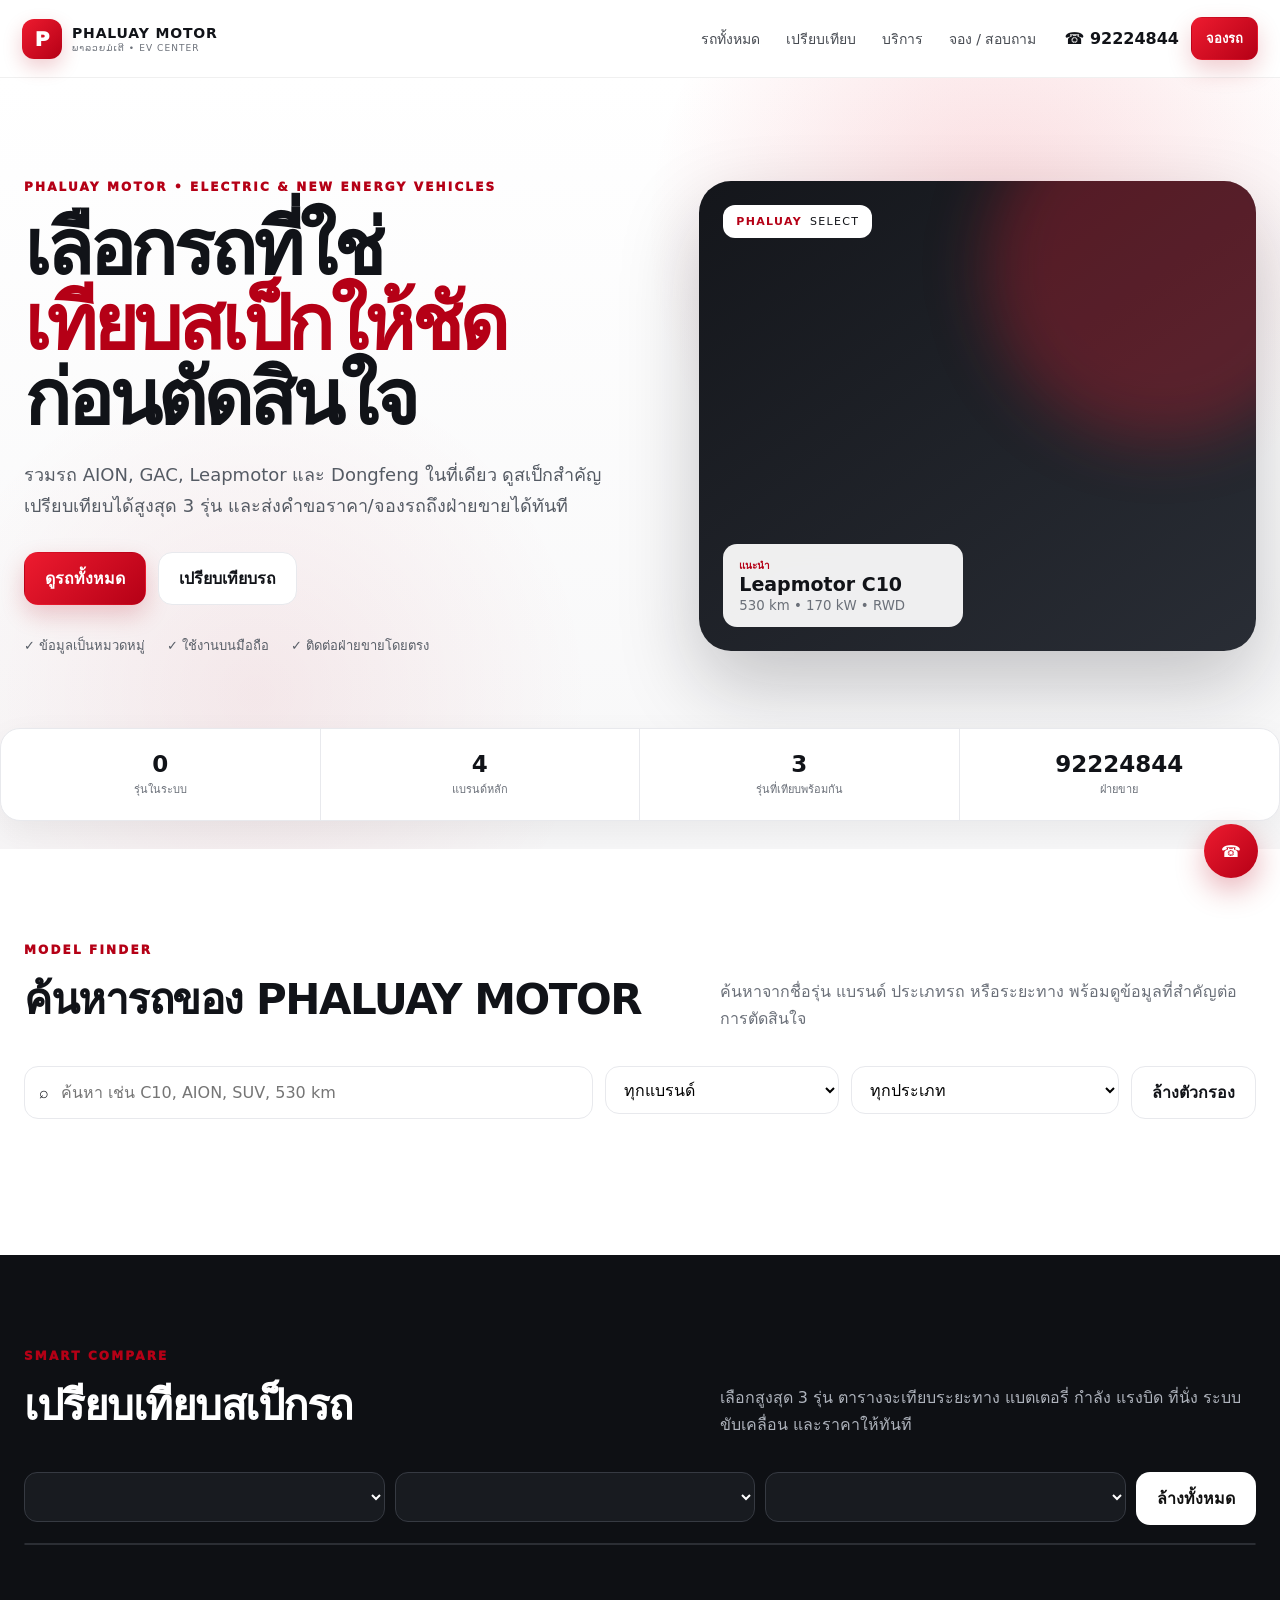
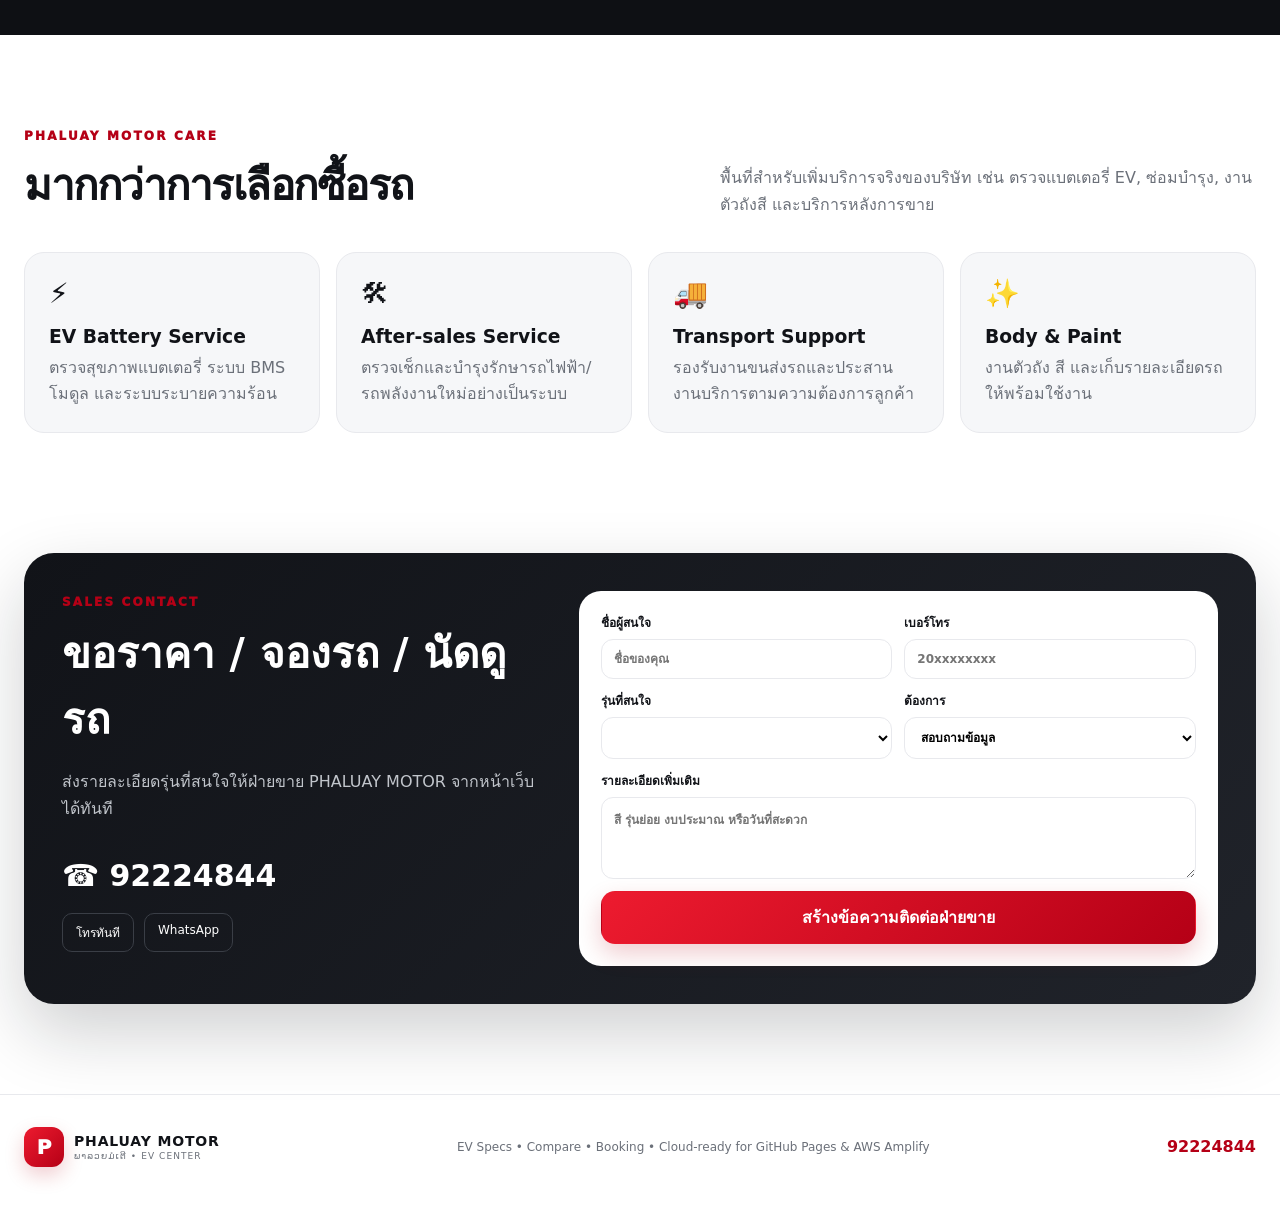
==== index.html @ c0156f61 "Add files via upload" ====
<!doctype html>
<html lang="th">
<head>
  <meta charset="utf-8" />
  <meta name="viewport" content="width=device-width, initial-scale=1" />
  <meta name="theme-color" content="#b40012" />
  <meta name="description" content="PHALUAY MOTOR — ดูสเป็กรถไฟฟ้า เปรียบเทียบรุ่น ขอราคา และจองรถได้ที่ 92224844" />
  <title>PHALUAY MOTOR | EV Specs & Compare</title>
  <link rel="manifest" href="manifest.webmanifest" />
  <link rel="stylesheet" href="styles.css" />
</head>
<body>
  <header class="site-header">
    <a class="brand" href="#home" aria-label="PHALUAY MOTOR">
      <span class="brand-mark">P</span>
      <span class="brand-copy"><b>PHALUAY MOTOR</b><small>ພາລວຍມໍເຕີ • EV CENTER</small></span>
    </a>
    <nav class="nav">
      <a href="#models">รถทั้งหมด</a><a href="#compare">เปรียบเทียบ</a><a href="#services">บริการ</a><a href="#booking">จอง / สอบถาม</a>
    </nav>
    <div class="header-actions"><a class="phone-link" href="tel:92224844">☎ 92224844</a><a class="button primary compact" href="#booking">จองรถ</a></div>
  </header>

  <main>
    <section class="hero" id="home">
      <div class="hero-bg"></div>
      <div class="hero-content">
        <div class="hero-copy">
          <span class="kicker">PHALUAY MOTOR • ELECTRIC & NEW ENERGY VEHICLES</span>
          <h1>เลือกรถที่ใช่<br><span>เทียบสเป็กให้ชัด</span><br>ก่อนตัดสินใจ</h1>
          <p>รวมรถ AION, GAC, Leapmotor และ Dongfeng ในที่เดียว ดูสเป็กสำคัญ เปรียบเทียบได้สูงสุด 3 รุ่น และส่งคำขอราคา/จองรถถึงฝ่ายขายได้ทันที</p>
          <div class="hero-actions"><a class="button primary" href="#models">ดูรถทั้งหมด</a><a class="button ghost" href="#compare">เปรียบเทียบรถ</a></div>
          <div class="trust-row"><span>✓ ข้อมูลเป็นหมวดหมู่</span><span>✓ ใช้งานบนมือถือ</span><span>✓ ติดต่อฝ่ายขายโดยตรง</span></div>
        </div>
        <div class="hero-showcase">
          <div class="showcase-frame">
            <div class="showcase-badge"><b>PHALUAY</b><span>SELECT</span></div>
            <img src="https://www.carexplore.com.au/content/images/thumbnail/2025-leapmotor-c10-3-scaled.jpg" alt="Leapmotor C10" referrerpolicy="no-referrer" onerror="this.style.display='none'" />
            <div class="showcase-fallback"><span>EV</span><strong>Premium Selection</strong><small>AION • GAC • Leapmotor • Dongfeng</small></div>
            <div class="showcase-panel"><span>แนะนำ</span><b>Leapmotor C10</b><small>530 km • 170 kW • RWD</small></div>
          </div>
        </div>
      </div>
      <div class="hero-metrics"><div><b id="modelCount">0</b><span>รุ่นในระบบ</span></div><div><b>4</b><span>แบรนด์หลัก</span></div><div><b>3</b><span>รุ่นที่เทียบพร้อมกัน</span></div><div><b>92224844</b><span>ฝ่ายขาย</span></div></div>
    </section>

    <section class="section" id="models">
      <div class="section-title"><div><span class="kicker">MODEL FINDER</span><h2>ค้นหารถของ PHALUAY MOTOR</h2></div><p>ค้นหาจากชื่อรุ่น แบรนด์ ประเภทรถ หรือระยะทาง พร้อมดูข้อมูลที่สำคัญต่อการตัดสินใจ</p></div>
      <div class="toolbar">
        <label class="search-box"><span>⌕</span><input id="searchInput" type="search" placeholder="ค้นหา เช่น C10, AION, SUV, 530 km" /></label>
        <select id="brandFilter"><option value="all">ทุกแบรนด์</option></select>
        <select id="typeFilter"><option value="all">ทุกประเภท</option></select>
        <button class="button ghost" id="resetFilters">ล้างตัวกรอง</button>
      </div>
      <div class="brand-tabs" id="brandTabs"></div>
      <div class="model-grid" id="modelGrid"></div>
    </section>

    <section class="section dark-section" id="compare">
      <div class="section-title inverse"><div><span class="kicker">SMART COMPARE</span><h2>เปรียบเทียบสเป็กรถ</h2></div><p>เลือกสูงสุด 3 รุ่น ตารางจะเทียบระยะทาง แบตเตอรี่ กำลัง แรงบิด ที่นั่ง ระบบขับเคลื่อน และราคาให้ทันที</p></div>
      <div class="compare-pickers"><select class="compareSelect" data-slot="0"></select><select class="compareSelect" data-slot="1"></select><select class="compareSelect" data-slot="2"></select><button class="button light" id="clearCompare">ล้างทั้งหมด</button></div>
      <div class="compare-shell"><table id="compareTable"></table></div>
    </section>

    <section class="section" id="services">
      <div class="section-title"><div><span class="kicker">PHALUAY MOTOR CARE</span><h2>มากกว่าการเลือกซื้อรถ</h2></div><p>พื้นที่สำหรับเพิ่มบริการจริงของบริษัท เช่น ตรวจแบตเตอรี่ EV, ซ่อมบำรุง, งานตัวถังสี และบริการหลังการขาย</p></div>
      <div class="service-grid"><article><span>⚡</span><h3>EV Battery Service</h3><p>ตรวจสุขภาพแบตเตอรี่ ระบบ BMS โมดูล และระบบระบายความร้อน</p></article><article><span>🛠</span><h3>After-sales Service</h3><p>ตรวจเช็กและบำรุงรักษารถไฟฟ้า/รถพลังงานใหม่อย่างเป็นระบบ</p></article><article><span>🚚</span><h3>Transport Support</h3><p>รองรับงานขนส่งรถและประสานงานบริการตามความต้องการลูกค้า</p></article><article><span>✨</span><h3>Body & Paint</h3><p>งานตัวถัง สี และเก็บรายละเอียดรถให้พร้อมใช้งาน</p></article></div>
    </section>

    <section class="section booking" id="booking">
      <div class="booking-card">
        <div class="booking-copy"><span class="kicker">SALES CONTACT</span><h2>ขอราคา / จองรถ / นัดดูรถ</h2><p>ส่งรายละเอียดรุ่นที่สนใจให้ฝ่ายขาย PHALUAY MOTOR จากหน้าเว็บได้ทันที</p><a class="big-phone" href="tel:92224844">☎ <b>92224844</b></a><div class="contact-links"><a href="tel:92224844">โทรทันที</a><a href="https://wa.me/8562092224844" target="_blank" rel="noopener">WhatsApp</a></div></div>
        <form id="bookingForm" class="booking-form"><div class="form-row"><label>ชื่อผู้สนใจ<input name="name" required placeholder="ชื่อของคุณ" /></label><label>เบอร์โทร<input name="phone" type="tel" required placeholder="20xxxxxxxx" /></label></div><div class="form-row"><label>รุ่นที่สนใจ<select id="bookingModel" name="model" required></select></label><label>ต้องการ<select name="intent"><option>สอบถามข้อมูล</option><option>ขอใบเสนอราคา</option><option>จองรถ / นัดดูรถ</option><option>ทดลองขับ</option></select></label></div><label>รายละเอียดเพิ่มเติม<textarea name="note" rows="4" placeholder="สี รุ่นย่อย งบประมาณ หรือวันที่สะดวก"></textarea></label><button class="button primary full" type="submit">สร้างข้อความติดต่อฝ่ายขาย</button><div id="bookingResult" class="booking-result" hidden></div></form>
      </div>
    </section>
  </main>

  <footer><div class="brand"><span class="brand-mark">P</span><span class="brand-copy"><b>PHALUAY MOTOR</b><small>ພາລວຍມໍເຕີ • EV CENTER</small></span></div><p>EV Specs • Compare • Booking • Cloud-ready for GitHub Pages & AWS Amplify</p><a href="tel:92224844">92224844</a></footer>

  <dialog id="modelDialog"><button class="dialog-close" aria-label="ปิด">×</button><div id="dialogContent"></div></dialog>
  <div id="toast" class="toast"></div>
  <a class="floating-contact" href="tel:92224844">☎</a>
  <script src="cars.js"></script><script src="app.js"></script>
</body>
</html>
---- styles.css ----
:root{--red:#b50016;--red2:#ed1b2f;--ink:#111318;--muted:#6b7079;--line:#e8e9ed;--soft:#f6f7f9;--white:#fff;--dark:#0e1014;--radius:24px;--shadow:0 18px 50px rgba(18,22,33,.10)}*{box-sizing:border-box}html{scroll-behavior:smooth}body{margin:0;font-family:Inter,system-ui,-apple-system,"Segoe UI",Roboto,"Noto Sans Thai",sans-serif;color:var(--ink);background:#fff}a{text-decoration:none;color:inherit}button,input,select,textarea{font:inherit}button{cursor:pointer}.site-header{position:sticky;top:0;z-index:50;height:78px;display:flex;align-items:center;gap:28px;padding:0 max(22px,calc((100vw - 1280px)/2));background:rgba(255,255,255,.92);backdrop-filter:blur(16px);border-bottom:1px solid rgba(0,0,0,.06)}.brand{display:flex;align-items:center;gap:10px}.brand-mark{width:40px;height:40px;border-radius:12px;display:grid;place-items:center;background:linear-gradient(135deg,var(--red2),var(--red));color:#fff;font-weight:1000;font-size:20px;box-shadow:0 8px 20px rgba(181,0,22,.2)}.brand-copy b,.brand-copy small{display:block}.brand-copy b{font-size:14px;letter-spacing:.06em}.brand-copy small{font-size:9px;color:var(--muted);letter-spacing:.12em;margin-top:2px}.nav{display:flex;gap:26px;margin-left:auto}.nav a{font-size:14px;color:#474b52}.nav a:hover{color:var(--red)}.header-actions{display:flex;align-items:center;gap:12px}.phone-link{font-weight:900}.button{border:1px solid transparent;border-radius:14px;padding:13px 20px;display:inline-flex;align-items:center;justify-content:center;gap:8px;font-weight:850;transition:.2s}.button:hover{transform:translateY(-1px)}.button.primary{background:linear-gradient(135deg,var(--red2),var(--red));color:#fff;box-shadow:0 10px 24px rgba(181,0,22,.20)}.button.ghost{background:#fff;border-color:var(--line);color:var(--ink)}.button.light{background:#fff;color:#111}.button.compact{padding:10px 14px;border-radius:11px;font-size:13px}.button.full{width:100%}.hero{position:relative;overflow:hidden;background:linear-gradient(180deg,#fff,#f7f7f8)}.hero-bg{position:absolute;inset:0;background:radial-gradient(circle at 78% 20%,rgba(225,27,47,.16),transparent 30%),radial-gradient(circle at 20% 80%,rgba(181,0,22,.07),transparent 28%);pointer-events:none}.hero-content{position:relative;max-width:1280px;margin:auto;min-height:650px;padding:70px 24px 44px;display:grid;grid-template-columns:1.05fr .95fr;align-items:center;gap:60px}.kicker{font-size:12px;letter-spacing:.18em;font-weight:950;color:var(--red)}.hero h1{font-size:clamp(48px,6vw,78px);line-height:.98;letter-spacing:-.055em;margin:16px 0 24px}.hero h1 span{color:var(--red)}.hero p{font-size:18px;line-height:1.72;color:#555b64;max-width:680px}.hero-actions{display:flex;gap:12px;margin:30px 0}.trust-row{display:flex;gap:22px;flex-wrap:wrap;font-size:13px;color:#585e67}.hero-showcase{position:relative}.showcase-frame{position:relative;min-height:470px;border-radius:32px;background:linear-gradient(145deg,#14161b,#292d35);overflow:hidden;box-shadow:0 34px 80px rgba(17,19,24,.23)}.showcase-frame:before{content:"";position:absolute;width:350px;height:350px;border-radius:50%;background:rgba(237,27,47,.28);filter:blur(30px);right:-80px;top:-90px}.showcase-frame img{position:absolute;width:92%;height:72%;left:4%;bottom:8%;object-fit:cover;border-radius:26px;filter:saturate(.92) contrast(1.02)}.showcase-fallback{position:absolute;inset:20% 10% 18%;display:none;place-items:center;text-align:center;color:#fff}.showcase-fallback span{font-size:72px;font-weight:1000;color:var(--red2)}.showcase-fallback strong{font-size:28px}.showcase-fallback small{color:#cfd3da}.showcase-badge{position:absolute;z-index:2;top:24px;left:24px;display:flex;align-items:center;gap:8px;background:#fff;padding:10px 13px;border-radius:12px;font-size:11px;letter-spacing:.12em}.showcase-badge b{color:var(--red)}.showcase-panel{position:absolute;z-index:2;left:24px;bottom:24px;background:rgba(255,255,255,.93);backdrop-filter:blur(10px);padding:14px 16px;border-radius:14px;min-width:240px}.showcase-panel span,.showcase-panel small{display:block}.showcase-panel span{font-size:10px;color:var(--red);font-weight:900}.showcase-panel b{font-size:19px}.showcase-panel small{color:var(--muted);margin-top:3px}.hero-metrics{position:relative;max-width:1280px;margin:0 auto 28px;display:grid;grid-template-columns:repeat(4,1fr);background:#fff;border:1px solid var(--line);border-radius:20px;box-shadow:0 12px 34px rgba(17,19,24,.06)}.hero-metrics div{padding:22px;text-align:center;border-right:1px solid var(--line)}.hero-metrics div:last-child{border-right:0}.hero-metrics b,.hero-metrics span{display:block}.hero-metrics b{font-size:23px}.hero-metrics span{font-size:11px;color:var(--muted);margin-top:3px}.section{max-width:1280px;margin:auto;padding:90px 24px}.section-title{display:grid;grid-template-columns:1.1fr .9fr;gap:40px;align-items:end;margin-bottom:34px}.section-title h2{font-size:42px;letter-spacing:-.035em;margin:8px 0 0}.section-title p{color:var(--muted);line-height:1.7;margin:0}.toolbar{display:grid;grid-template-columns:1.7fr .7fr .8fr auto;gap:12px}.search-box{display:flex;align-items:center;gap:10px;background:#fff;border:1px solid var(--line);border-radius:14px;padding:0 14px}.search-box input,.toolbar select{width:100%;height:48px;border:0;outline:0;background:transparent}.toolbar select{border:1px solid var(--line);border-radius:14px;padding:0 14px;background:#fff}.brand-tabs{display:flex;gap:9px;flex-wrap:wrap;margin:20px 0 26px}.brand-tab{border:1px solid var(--line);background:#fff;border-radius:999px;padding:9px 15px;font-weight:800;font-size:12px}.brand-tab.active{background:var(--ink);color:#fff;border-color:var(--ink)}.model-grid{display:grid;grid-template-columns:repeat(3,1fr);gap:20px}.car-card{border:1px solid var(--line);border-radius:22px;overflow:hidden;background:#fff;box-shadow:0 12px 30px rgba(17,19,24,.05);transition:.22s}.car-card:hover{transform:translateY(-4px);box-shadow:var(--shadow)}.car-image{height:235px;position:relative;background:linear-gradient(145deg,#f3f4f6,#e8eaee);overflow:hidden}.car-image img{width:100%;height:100%;object-fit:cover;display:block}.image-fallback{position:absolute;inset:0;display:none;place-items:center;align-content:center;gap:4px;background:linear-gradient(145deg,#20232a,#0f1013);color:#fff}.image-fallback b{font-size:24px;color:var(--red2)}.type-pill{position:absolute;top:14px;left:14px;background:rgba(255,255,255,.9);padding:7px 10px;border-radius:999px;font-size:10px;font-weight:900}.car-content{padding:18px}.car-heading{display:flex;justify-content:space-between;gap:12px;align-items:start}.car-heading small{color:var(--red);font-weight:900}.car-heading h3{font-size:23px;margin:3px 0 0}.price{font-size:13px;color:var(--red);text-align:right}.quick-specs{display:grid;grid-template-columns:repeat(3,1fr);gap:8px;margin:16px 0}.quick-specs div{background:var(--soft);border-radius:12px;padding:10px}.quick-specs b,.quick-specs span{display:block}.quick-specs b{font-size:12px}.quick-specs span{font-size:9px;color:var(--muted);margin-top:2px}.card-actions{display:grid;grid-template-columns:1fr 1fr;gap:8px}.dark-section{max-width:none;background:var(--dark);color:#fff;padding-left:max(24px,calc((100vw - 1280px)/2));padding-right:max(24px,calc((100vw - 1280px)/2))}.section-title.inverse p{color:#aeb3bc}.compare-pickers{display:grid;grid-template-columns:repeat(3,1fr) auto;gap:10px}.compare-pickers select{height:50px;border:1px solid #363a42;border-radius:13px;background:#181b20;color:#fff;padding:0 14px}.compare-shell{margin-top:18px;overflow:auto;border:1px solid #2b2e34;border-radius:18px;background:#15181d}#compareTable{width:100%;border-collapse:collapse;min-width:760px}#compareTable th,#compareTable td{padding:16px;border-bottom:1px solid #2a2d33;border-right:1px solid #2a2d33;text-align:left}#compareTable th{background:#1c1f25;color:#fff}#compareTable td:first-child{color:#aeb3bc;width:180px}.service-grid{display:grid;grid-template-columns:repeat(4,1fr);gap:16px}.service-grid article{padding:24px;border:1px solid var(--line);border-radius:20px;background:var(--soft)}.service-grid article>span{font-size:28px}.service-grid h3{margin:16px 0 8px}.service-grid p{color:var(--muted);line-height:1.65;margin:0}.booking{padding-top:30px}.booking-card{background:linear-gradient(135deg,#111318,#20232a);border-radius:30px;padding:38px;color:#fff;display:grid;grid-template-columns:.85fr 1.15fr;gap:44px;box-shadow:0 28px 70px rgba(17,19,24,.2)}.booking-copy h2{font-size:42px;margin:10px 0 12px}.booking-copy p{color:#c1c5cb;line-height:1.7}.big-phone{display:inline-flex;gap:10px;align-items:center;font-size:30px;margin:20px 0}.contact-links{display:flex;gap:10px}.contact-links a{border:1px solid #3a3e46;padding:9px 13px;border-radius:10px;font-size:12px}.booking-form{background:#fff;color:var(--ink);border-radius:22px;padding:22px}.form-row{display:grid;grid-template-columns:1fr 1fr;gap:12px}.booking-form label{display:grid;gap:7px;font-size:12px;font-weight:800;margin-bottom:12px}.booking-form input,.booking-form select,.booking-form textarea{width:100%;border:1px solid var(--line);border-radius:12px;padding:12px;outline:none;background:#fff}.booking-form input:focus,.booking-form select:focus,.booking-form textarea:focus{border-color:#cf7a84;box-shadow:0 0 0 3px rgba(181,0,22,.06)}.booking-result{margin-top:14px;padding:14px;background:var(--soft);border-radius:12px}.booking-result pre{white-space:pre-wrap;font-family:inherit;font-size:12px;margin:0 0 12px}.result-actions{display:flex;gap:8px;flex-wrap:wrap}footer{max-width:1280px;margin:auto;padding:32px 24px 50px;display:flex;align-items:center;gap:28px;border-top:1px solid var(--line)}footer p{margin:0 auto;color:var(--muted);font-size:12px}footer>a{font-weight:900;color:var(--red)}dialog{width:min(860px,calc(100% - 32px));border:0;border-radius:24px;padding:0;box-shadow:0 30px 90px rgba(0,0,0,.35)}dialog::backdrop{background:rgba(6,8,12,.66);backdrop-filter:blur(5px)}.dialog-close{position:absolute;right:14px;top:14px;width:38px;height:38px;border-radius:50%;border:0;background:#fff;z-index:2;font-size:22px}.dialog-hero{display:grid;grid-template-columns:1.1fr .9fr;min-height:300px;background:#f2f3f5}.dialog-hero img{width:100%;height:100%;object-fit:cover}.dialog-hero>div{padding:48px 30px;align-self:center}.dialog-hero h2{font-size:42px;margin:8px 0}.detail-specs{display:grid;grid-template-columns:repeat(3,1fr);gap:1px;background:var(--line);border-top:1px solid var(--line);border-bottom:1px solid var(--line)}.detail-specs div{background:#fff;padding:16px}.detail-specs span,.detail-specs b{display:block}.detail-specs span{font-size:10px;color:var(--muted)}.detail-specs b{margin-top:3px}.detail-note{padding:22px 26px 0;color:var(--muted);line-height:1.7}.dialog-actions{display:flex;gap:10px;padding:20px 26px 26px}.toast{position:fixed;left:50%;bottom:26px;transform:translate(-50%,20px);background:#111;color:#fff;border-radius:12px;padding:11px 16px;opacity:0;pointer-events:none;transition:.2s;z-index:80}.toast.show{opacity:1;transform:translate(-50%,0)}.floating-contact{position:fixed;right:22px;bottom:22px;width:54px;height:54px;border-radius:50%;display:grid;place-items:center;background:linear-gradient(135deg,var(--red2),var(--red));color:#fff;box-shadow:0 12px 30px rgba(181,0,22,.3);z-index:40}.empty{padding:38px;text-align:center;color:var(--muted)}
@media(max-width:980px){.nav{display:none}.header-actions .phone-link{display:none}.hero-content{grid-template-columns:1fr;min-height:auto}.hero-showcase{max-width:720px}.hero-metrics{margin:0 18px 24px}.section-title{grid-template-columns:1fr}.toolbar{grid-template-columns:1fr 1fr}.search-box{grid-column:1/-1}.model-grid{grid-template-columns:repeat(2,1fr)}.compare-pickers{grid-template-columns:1fr 1fr}.service-grid{grid-template-columns:1fr 1fr}.booking-card{grid-template-columns:1fr}}
@media(max-width:640px){.site-header{height:68px;padding:0 16px}.brand-copy small{display:none}.hero-content{padding:48px 18px 28px}.hero h1{font-size:45px}.hero p{font-size:16px}.hero-actions{display:grid}.trust-row{gap:10px}.showcase-frame{min-height:330px}.showcase-panel{left:16px;bottom:16px}.hero-metrics{grid-template-columns:1fr 1fr}.hero-metrics div:nth-child(2){border-right:0}.hero-metrics div:nth-child(-n+2){border-bottom:1px solid var(--line)}.section{padding:64px 18px}.section-title h2{font-size:34px}.toolbar{grid-template-columns:1fr}.search-box{grid-column:auto}.model-grid{grid-template-columns:1fr}.car-image{height:225px}.compare-pickers{grid-template-columns:1fr}.dark-section{padding-left:18px;padding-right:18px}.service-grid{grid-template-columns:1fr}.booking-card{padding:22px}.booking-copy h2{font-size:34px}.form-row{grid-template-columns:1fr}.dialog-hero{grid-template-columns:1fr}.dialog-hero img{height:230px}.detail-specs{grid-template-columns:1fr 1fr}footer{padding:26px 18px;display:grid}footer p{margin:0}}
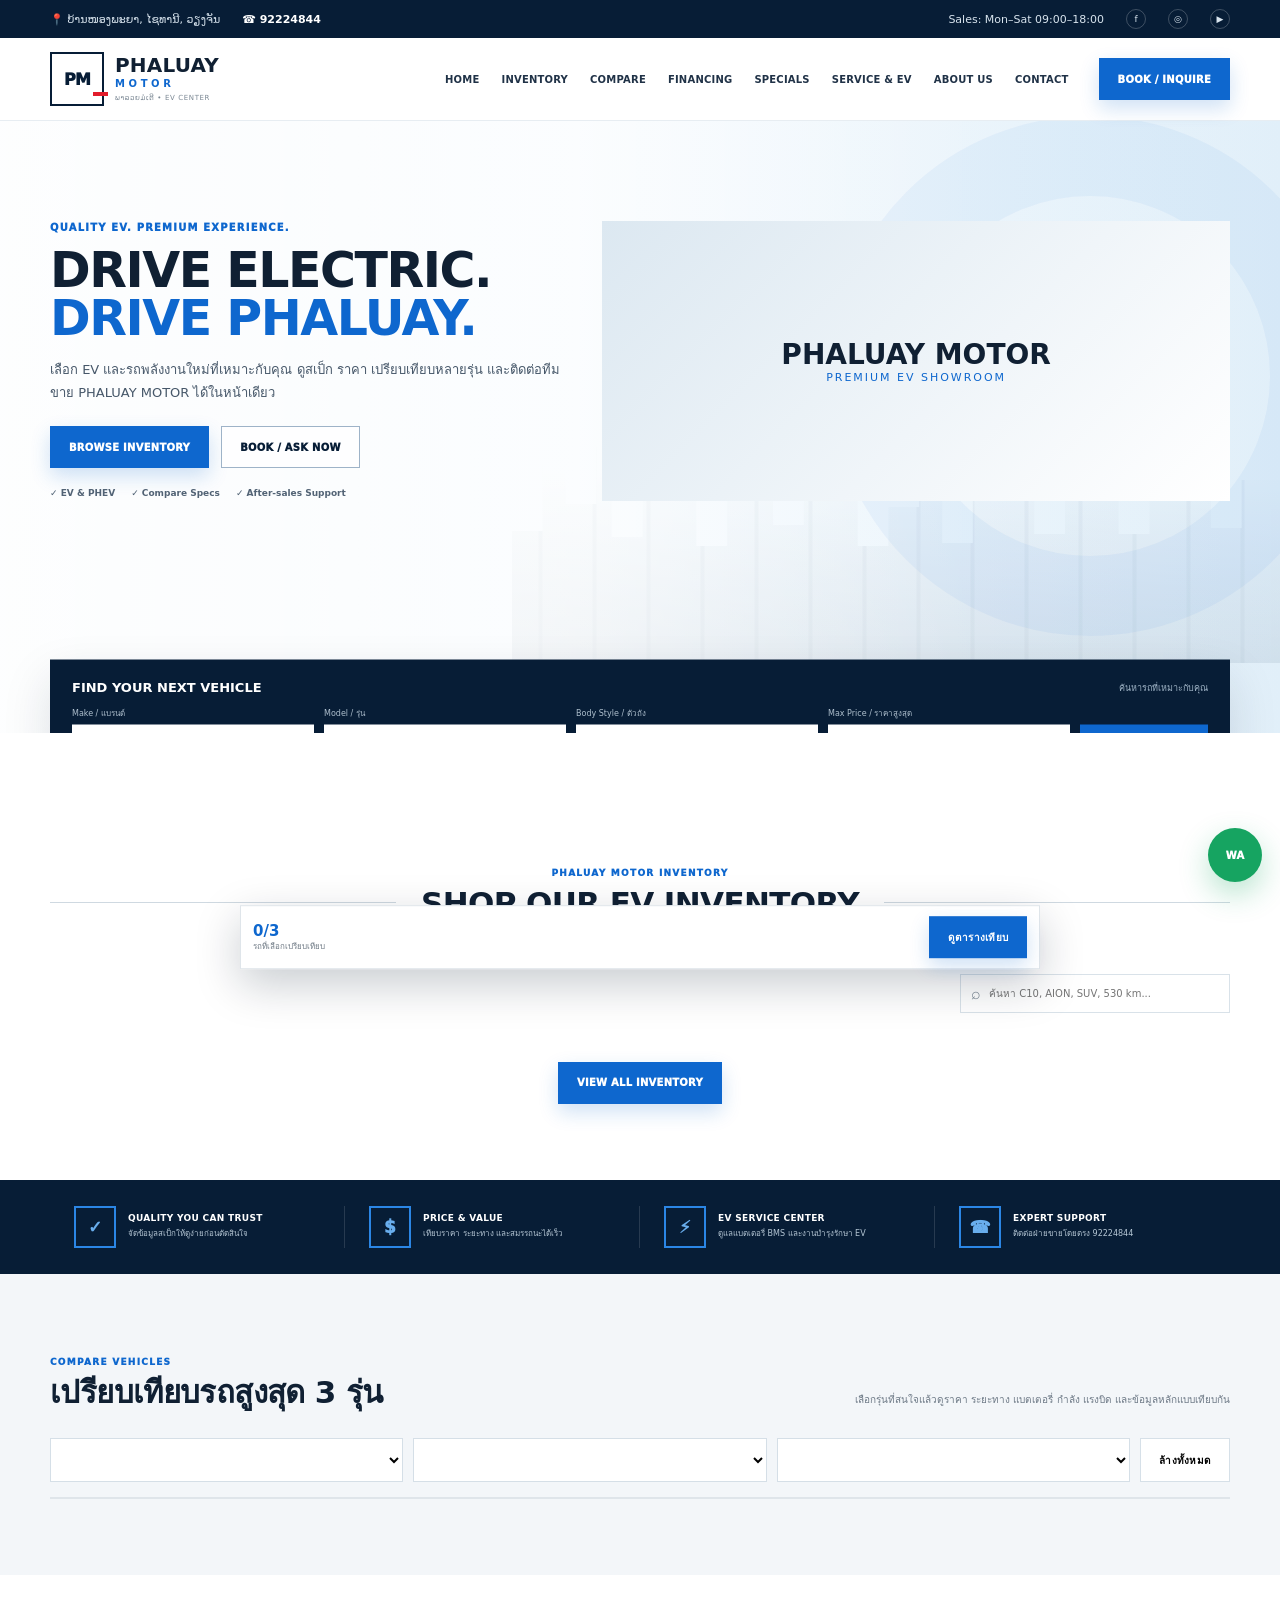
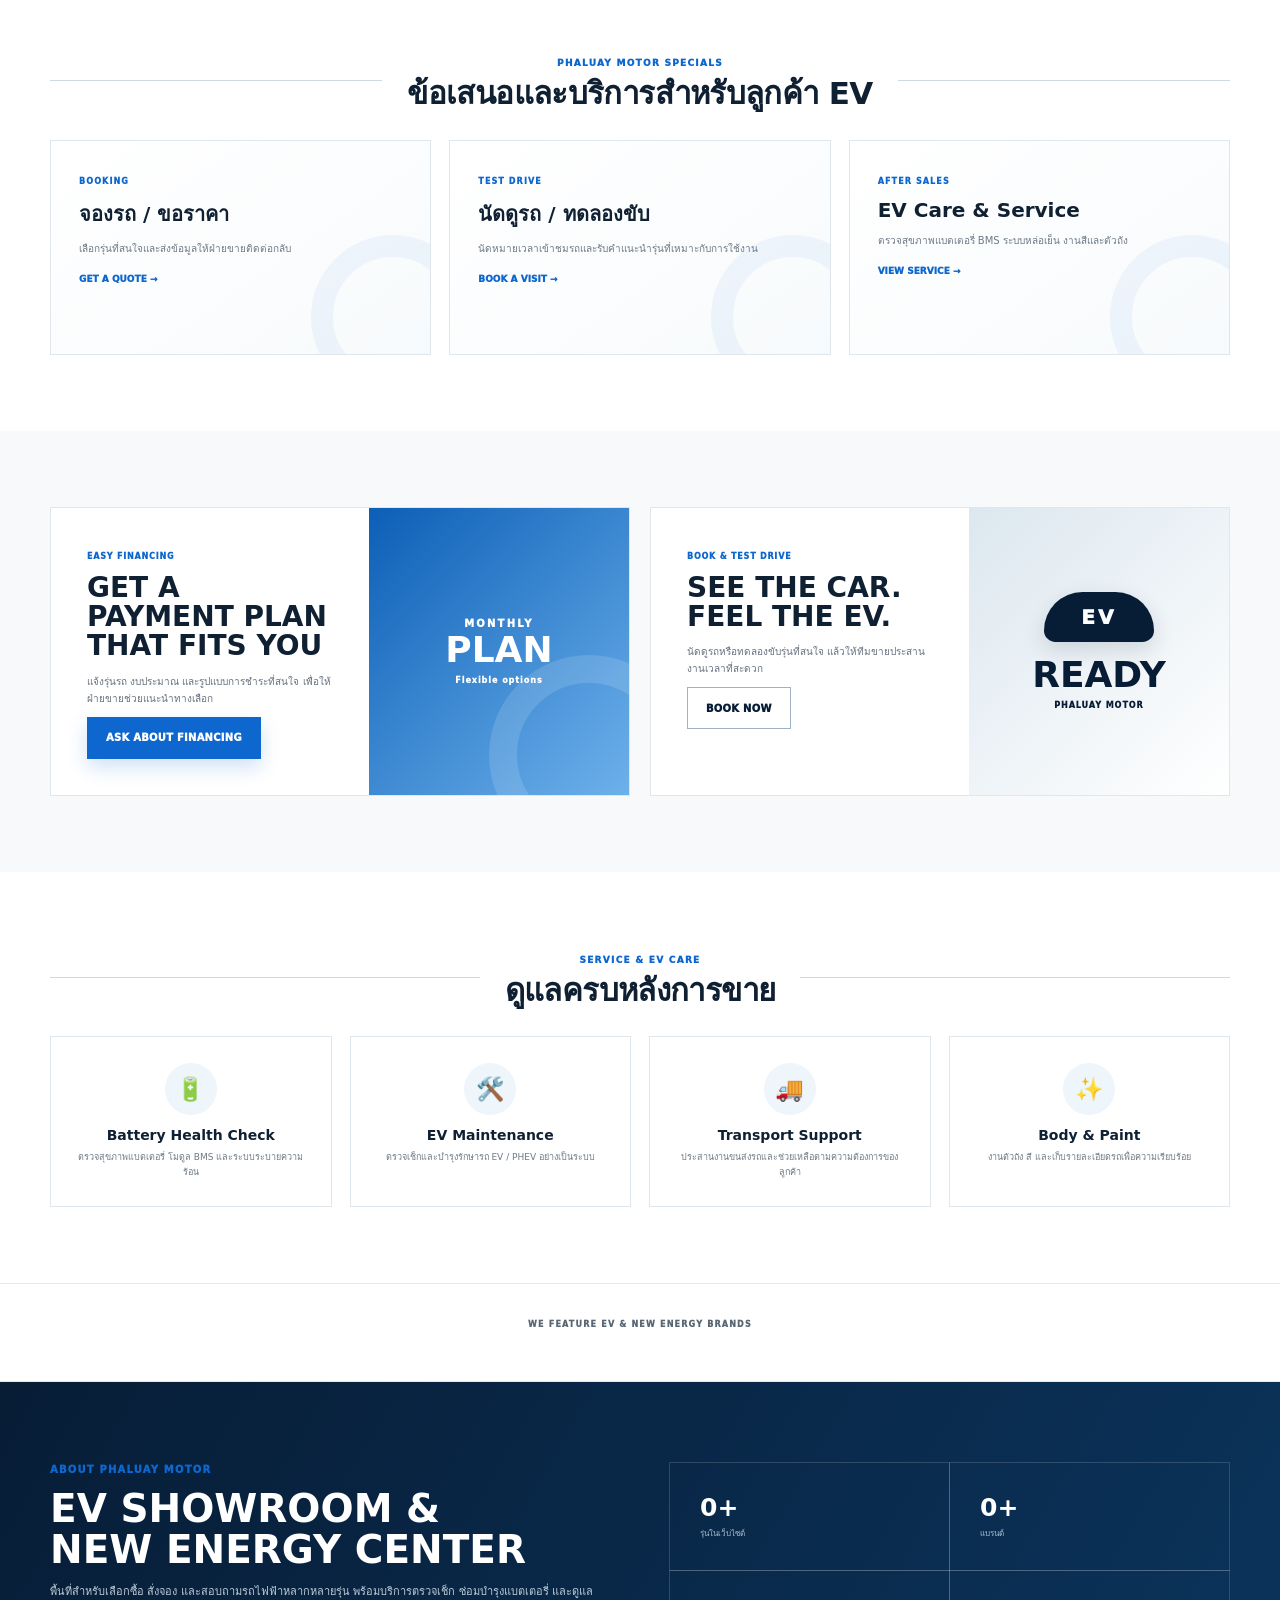
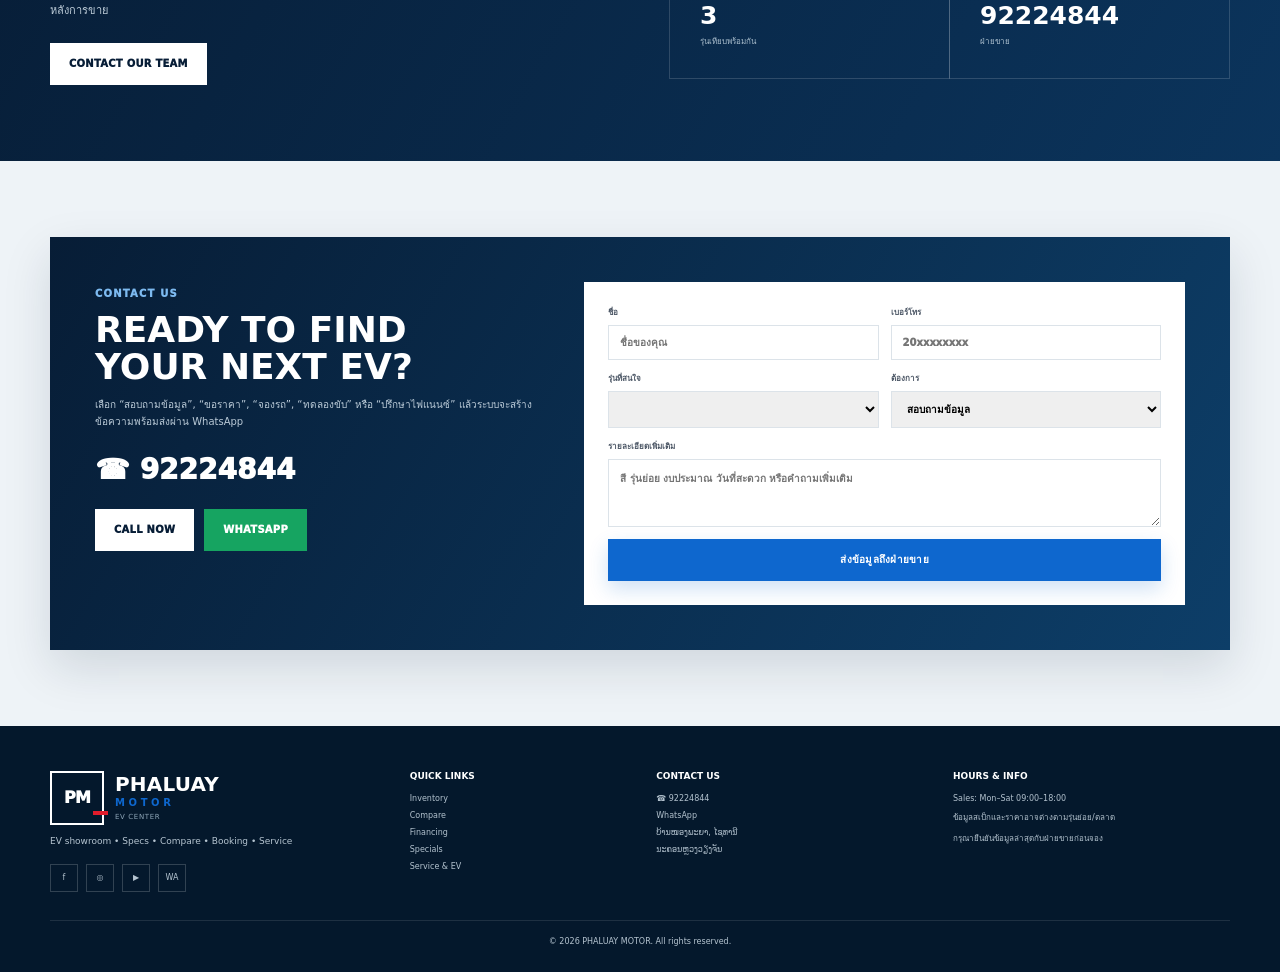
==== commit 3e603abc: "Add files via upload" ====
--- a/index.html
+++ b/index.html
@@ -2,84 +2,210 @@
 <html lang="th">
 <head>
   <meta charset="utf-8" />
-  <meta name="viewport" content="width=device-width, initial-scale=1" />
-  <meta name="theme-color" content="#b40012" />
-  <meta name="description" content="PHALUAY MOTOR — ดูสเป็กรถไฟฟ้า เปรียบเทียบรุ่น ขอราคา และจองรถได้ที่ 92224844" />
-  <title>PHALUAY MOTOR | EV Specs & Compare</title>
-  <link rel="manifest" href="manifest.webmanifest" />
+  <meta name="viewport" content="width=device-width,initial-scale=1" />
+  <meta name="theme-color" content="#071d36" />
+  <meta name="description" content="PHALUAY MOTOR — ดูรถไฟฟ้า สเป็ก เปรียบเทียบ ราคา จองรถ นัดทดลองขับ และติดต่อฝ่ายขาย 92224844" />
+  <title>PHALUAY MOTOR | EV Showroom</title>
   <link rel="stylesheet" href="styles.css" />
 </head>
 <body>
+  <div class="topbar">
+    <div class="wrap topbar-inner">
+      <div class="topbar-left">
+        <span>📍 ບ້ານໜອງພະຍາ, ໄຊທານີ, ວຽງຈັນ</span>
+        <a href="tel:+8562092224844">☎ 92224844</a>
+      </div>
+      <div class="topbar-right">
+        <span>Sales: Mon–Sat 09:00–18:00</span>
+        <span class="top-social">f</span><span class="top-social">◎</span><span class="top-social">▶</span>
+      </div>
+    </div>
+  </div>
+
   <header class="site-header">
-    <a class="brand" href="#home" aria-label="PHALUAY MOTOR">
-      <span class="brand-mark">P</span>
-      <span class="brand-copy"><b>PHALUAY MOTOR</b><small>ພາລວຍມໍເຕີ • EV CENTER</small></span>
-    </a>
-    <nav class="nav">
-      <a href="#models">รถทั้งหมด</a><a href="#compare">เปรียบเทียบ</a><a href="#services">บริการ</a><a href="#booking">จอง / สอบถาม</a>
-    </nav>
-    <div class="header-actions"><a class="phone-link" href="tel:92224844">☎ 92224844</a><a class="button primary compact" href="#booking">จองรถ</a></div>
+    <div class="wrap header-inner">
+      <a class="brand" href="#home" aria-label="PHALUAY MOTOR">
+        <span class="brand-emblem">PM</span>
+        <span class="brand-text"><strong>PHALUAY</strong><b>MOTOR</b><small>ພາລວຍມໍເຕີ • EV CENTER</small></span>
+      </a>
+      <button class="menu-toggle" id="menuToggle" aria-label="เปิดเมนู">☰</button>
+      <nav class="nav" id="mainNav">
+        <a href="#home">HOME</a>
+        <a href="#inventory">INVENTORY</a>
+        <a href="#compare">COMPARE</a>
+        <a href="#finance">FINANCING</a>
+        <a href="#specials">SPECIALS</a>
+        <a href="#services">SERVICE & EV</a>
+        <a href="#about">ABOUT US</a>
+        <a href="#contact">CONTACT</a>
+      </nav>
+      <a class="btn btn-primary header-cta" href="#contact">BOOK / INQUIRE</a>
+    </div>
   </header>
 
   <main>
     <section class="hero" id="home">
-      <div class="hero-bg"></div>
-      <div class="hero-content">
+      <div class="hero-city" aria-hidden="true"></div>
+      <div class="wrap hero-inner">
         <div class="hero-copy">
-          <span class="kicker">PHALUAY MOTOR • ELECTRIC & NEW ENERGY VEHICLES</span>
-          <h1>เลือกรถที่ใช่<br><span>เทียบสเป็กให้ชัด</span><br>ก่อนตัดสินใจ</h1>
-          <p>รวมรถ AION, GAC, Leapmotor และ Dongfeng ในที่เดียว ดูสเป็กสำคัญ เปรียบเทียบได้สูงสุด 3 รุ่น และส่งคำขอราคา/จองรถถึงฝ่ายขายได้ทันที</p>
-          <div class="hero-actions"><a class="button primary" href="#models">ดูรถทั้งหมด</a><a class="button ghost" href="#compare">เปรียบเทียบรถ</a></div>
-          <div class="trust-row"><span>✓ ข้อมูลเป็นหมวดหมู่</span><span>✓ ใช้งานบนมือถือ</span><span>✓ ติดต่อฝ่ายขายโดยตรง</span></div>
-        </div>
-        <div class="hero-showcase">
-          <div class="showcase-frame">
-            <div class="showcase-badge"><b>PHALUAY</b><span>SELECT</span></div>
-            <img src="https://www.carexplore.com.au/content/images/thumbnail/2025-leapmotor-c10-3-scaled.jpg" alt="Leapmotor C10" referrerpolicy="no-referrer" onerror="this.style.display='none'" />
-            <div class="showcase-fallback"><span>EV</span><strong>Premium Selection</strong><small>AION • GAC • Leapmotor • Dongfeng</small></div>
-            <div class="showcase-panel"><span>แนะนำ</span><b>Leapmotor C10</b><small>530 km • 170 kW • RWD</small></div>
+          <span class="eyebrow">QUALITY EV. PREMIUM EXPERIENCE.</span>
+          <h1>DRIVE ELECTRIC.<br><span>DRIVE PHALUAY.</span></h1>
+          <p>เลือก EV และรถพลังงานใหม่ที่เหมาะกับคุณ ดูสเป็ก ราคา เปรียบเทียบหลายรุ่น และติดต่อทีมขาย PHALUAY MOTOR ได้ในหน้าเดียว</p>
+          <div class="hero-actions">
+            <a class="btn btn-primary" href="#inventory">BROWSE INVENTORY</a>
+            <a class="btn btn-ghost" href="#contact">BOOK / ASK NOW</a>
           </div>
-        </div>
-      </div>
-      <div class="hero-metrics"><div><b id="modelCount">0</b><span>รุ่นในระบบ</span></div><div><b>4</b><span>แบรนด์หลัก</span></div><div><b>3</b><span>รุ่นที่เทียบพร้อมกัน</span></div><div><b>92224844</b><span>ฝ่ายขาย</span></div></div>
-    </section>
-
-    <section class="section" id="models">
-      <div class="section-title"><div><span class="kicker">MODEL FINDER</span><h2>ค้นหารถของ PHALUAY MOTOR</h2></div><p>ค้นหาจากชื่อรุ่น แบรนด์ ประเภทรถ หรือระยะทาง พร้อมดูข้อมูลที่สำคัญต่อการตัดสินใจ</p></div>
-      <div class="toolbar">
-        <label class="search-box"><span>⌕</span><input id="searchInput" type="search" placeholder="ค้นหา เช่น C10, AION, SUV, 530 km" /></label>
-        <select id="brandFilter"><option value="all">ทุกแบรนด์</option></select>
-        <select id="typeFilter"><option value="all">ทุกประเภท</option></select>
-        <button class="button ghost" id="resetFilters">ล้างตัวกรอง</button>
-      </div>
-      <div class="brand-tabs" id="brandTabs"></div>
-      <div class="model-grid" id="modelGrid"></div>
-    </section>
-
-    <section class="section dark-section" id="compare">
-      <div class="section-title inverse"><div><span class="kicker">SMART COMPARE</span><h2>เปรียบเทียบสเป็กรถ</h2></div><p>เลือกสูงสุด 3 รุ่น ตารางจะเทียบระยะทาง แบตเตอรี่ กำลัง แรงบิด ที่นั่ง ระบบขับเคลื่อน และราคาให้ทันที</p></div>
-      <div class="compare-pickers"><select class="compareSelect" data-slot="0"></select><select class="compareSelect" data-slot="1"></select><select class="compareSelect" data-slot="2"></select><button class="button light" id="clearCompare">ล้างทั้งหมด</button></div>
-      <div class="compare-shell"><table id="compareTable"></table></div>
-    </section>
-
-    <section class="section" id="services">
-      <div class="section-title"><div><span class="kicker">PHALUAY MOTOR CARE</span><h2>มากกว่าการเลือกซื้อรถ</h2></div><p>พื้นที่สำหรับเพิ่มบริการจริงของบริษัท เช่น ตรวจแบตเตอรี่ EV, ซ่อมบำรุง, งานตัวถังสี และบริการหลังการขาย</p></div>
-      <div class="service-grid"><article><span>⚡</span><h3>EV Battery Service</h3><p>ตรวจสุขภาพแบตเตอรี่ ระบบ BMS โมดูล และระบบระบายความร้อน</p></article><article><span>🛠</span><h3>After-sales Service</h3><p>ตรวจเช็กและบำรุงรักษารถไฟฟ้า/รถพลังงานใหม่อย่างเป็นระบบ</p></article><article><span>🚚</span><h3>Transport Support</h3><p>รองรับงานขนส่งรถและประสานงานบริการตามความต้องการลูกค้า</p></article><article><span>✨</span><h3>Body & Paint</h3><p>งานตัวถัง สี และเก็บรายละเอียดรถให้พร้อมใช้งาน</p></article></div>
-    </section>
-
-    <section class="section booking" id="booking">
-      <div class="booking-card">
-        <div class="booking-copy"><span class="kicker">SALES CONTACT</span><h2>ขอราคา / จองรถ / นัดดูรถ</h2><p>ส่งรายละเอียดรุ่นที่สนใจให้ฝ่ายขาย PHALUAY MOTOR จากหน้าเว็บได้ทันที</p><a class="big-phone" href="tel:92224844">☎ <b>92224844</b></a><div class="contact-links"><a href="tel:92224844">โทรทันที</a><a href="https://wa.me/8562092224844" target="_blank" rel="noopener">WhatsApp</a></div></div>
-        <form id="bookingForm" class="booking-form"><div class="form-row"><label>ชื่อผู้สนใจ<input name="name" required placeholder="ชื่อของคุณ" /></label><label>เบอร์โทร<input name="phone" type="tel" required placeholder="20xxxxxxxx" /></label></div><div class="form-row"><label>รุ่นที่สนใจ<select id="bookingModel" name="model" required></select></label><label>ต้องการ<select name="intent"><option>สอบถามข้อมูล</option><option>ขอใบเสนอราคา</option><option>จองรถ / นัดดูรถ</option><option>ทดลองขับ</option></select></label></div><label>รายละเอียดเพิ่มเติม<textarea name="note" rows="4" placeholder="สี รุ่นย่อย งบประมาณ หรือวันที่สะดวก"></textarea></label><button class="button primary full" type="submit">สร้างข้อความติดต่อฝ่ายขาย</button><div id="bookingResult" class="booking-result" hidden></div></form>
+          <div class="hero-points">
+            <span>✓ EV & PHEV</span><span>✓ Compare Specs</span><span>✓ After-sales Support</span>
+          </div>
+        </div>
+        <div class="hero-car" aria-hidden="true">
+          <div class="hero-ring"></div>
+          <img src="https://www.carexplore.com.au/content/images/thumbnail/2025-leapmotor-c10-3-scaled.jpg" alt="Leapmotor C10" onerror="this.style.display='none';this.nextElementSibling.style.display='grid'" />
+          <div class="hero-fallback"><strong>PHALUAY MOTOR</strong><span>PREMIUM EV SHOWROOM</span></div>
+        </div>
+      </div>
+
+      <div class="wrap finder-wrap">
+        <div class="finder-card">
+          <div class="finder-head"><strong>FIND YOUR NEXT VEHICLE</strong><span>ค้นหารถที่เหมาะกับคุณ</span></div>
+          <div class="finder-grid">
+            <label><span>Make / แบรนด์</span><select id="heroBrand"><option value="all">ทุกแบรนด์</option></select></label>
+            <label><span>Model / รุ่น</span><select id="heroModel"><option value="all">ทุกรุ่น</option></select></label>
+            <label><span>Body Style / ตัวถัง</span><select id="heroBody"><option value="all">ทุกประเภท</option></select></label>
+            <label><span>Max Price / ราคาสูงสุด</span><select id="heroPrice"><option value="all">ไม่จำกัด</option><option value="20000">20,000 USD</option><option value="25000">25,000 USD</option><option value="30000">30,000 USD</option><option value="40000">40,000 USD</option><option value="60000">60,000 USD</option></select></label>
+            <button class="btn btn-search" id="heroSearch">SEARCH</button>
+          </div>
+          <button class="advanced-link" id="showAllBtn">Advanced Search / ดูรถทั้งหมด ↓</button>
+        </div>
+      </div>
+    </section>
+
+    <section class="section inventory" id="inventory">
+      <div class="wrap">
+        <div class="section-heading centered inventory-heading">
+          <span class="section-line"></span>
+          <div><small>PHALUAY MOTOR INVENTORY</small><h2>SHOP OUR EV INVENTORY</h2><p>รถเด่นจาก PHALUAY MOTOR พร้อมสเป็ก ราคา และปุ่มสอบถาม</p></div>
+          <span class="section-line"></span>
+        </div>
+
+        <div class="inventory-controls">
+          <div class="brand-tabs" id="brandTabs"></div>
+          <label class="search-input"><span>⌕</span><input id="inventorySearch" type="search" placeholder="ค้นหา C10, AION, SUV, 530 km..." /></label>
+        </div>
+        <div class="vehicle-grid" id="vehicleGrid"></div>
+        <div class="load-more-row"><button class="btn btn-primary" id="loadMoreBtn">VIEW ALL INVENTORY</button></div>
+      </div>
+    </section>
+
+    <section class="trust-strip">
+      <div class="wrap trust-grid">
+        <article><div class="trust-icon">✓</div><div><b>QUALITY YOU CAN TRUST</b><span>จัดข้อมูลสเป็กให้ดูง่ายก่อนตัดสินใจ</span></div></article>
+        <article><div class="trust-icon">$</div><div><b>PRICE & VALUE</b><span>เทียบราคา ระยะทาง และสมรรถนะได้เร็ว</span></div></article>
+        <article><div class="trust-icon">⚡</div><div><b>EV SERVICE CENTER</b><span>ดูแลแบตเตอรี่ BMS และงานบำรุงรักษา EV</span></div></article>
+        <article><div class="trust-icon">☎</div><div><b>EXPERT SUPPORT</b><span>ติดต่อฝ่ายขายโดยตรง 92224844</span></div></article>
+      </div>
+    </section>
+
+    <section class="section compare-section" id="compare">
+      <div class="wrap">
+        <div class="section-heading split"><div><small>COMPARE VEHICLES</small><h2>เปรียบเทียบรถสูงสุด 3 รุ่น</h2></div><p>เลือกรุ่นที่สนใจแล้วดูราคา ระยะทาง แบตเตอรี่ กำลัง แรงบิด และข้อมูลหลักแบบเทียบกัน</p></div>
+        <div class="compare-selectors">
+          <select class="compareSelect" data-slot="0"></select>
+          <select class="compareSelect" data-slot="1"></select>
+          <select class="compareSelect" data-slot="2"></select>
+          <button class="btn btn-light" id="clearCompare">ล้างทั้งหมด</button>
+        </div>
+        <div class="compare-table-wrap"><table id="compareTable"></table></div>
+      </div>
+    </section>
+
+    <section class="section specials" id="specials">
+      <div class="wrap">
+        <div class="section-heading centered"><span class="section-line"></span><div><small>PHALUAY MOTOR SPECIALS</small><h2>ข้อเสนอและบริการสำหรับลูกค้า EV</h2></div><span class="section-line"></span></div>
+        <div class="special-grid">
+          <article><span class="special-kicker">BOOKING</span><h3>จองรถ / ขอราคา</h3><p>เลือกรุ่นที่สนใจและส่งข้อมูลให้ฝ่ายขายติดต่อกลับ</p><a href="#contact">GET A QUOTE →</a></article>
+          <article><span class="special-kicker">TEST DRIVE</span><h3>นัดดูรถ / ทดลองขับ</h3><p>นัดหมายเวลาเข้าชมรถและรับคำแนะนำรุ่นที่เหมาะกับการใช้งาน</p><a href="#contact">BOOK A VISIT →</a></article>
+          <article><span class="special-kicker">AFTER SALES</span><h3>EV Care & Service</h3><p>ตรวจสุขภาพแบตเตอรี่ BMS ระบบหล่อเย็น งานสีและตัวถัง</p><a href="#services">VIEW SERVICE →</a></article>
+        </div>
+      </div>
+    </section>
+
+    <section class="section finance-section" id="finance">
+      <div class="wrap promo-grid">
+        <article class="promo-card finance-card">
+          <div class="promo-copy"><span>EASY FINANCING</span><h2>GET A PAYMENT PLAN<br>THAT FITS YOU</h2><p>แจ้งรุ่นรถ งบประมาณ และรูปแบบการชำระที่สนใจ เพื่อให้ฝ่ายขายช่วยแนะนำทางเลือก</p><a class="btn btn-primary" href="#contact">ASK ABOUT FINANCING</a></div>
+          <div class="promo-art finance-art"><div class="promo-orbit"></div><span>MONTHLY</span><strong>PLAN</strong><small>Flexible options</small></div>
+        </article>
+        <article class="promo-card trade-card">
+          <div class="promo-copy"><span>BOOK & TEST DRIVE</span><h2>SEE THE CAR.<br>FEEL THE EV.</h2><p>นัดดูรถหรือทดลองขับรุ่นที่สนใจ แล้วให้ทีมขายประสานงานเวลาที่สะดวก</p><a class="btn btn-outline" href="#contact">BOOK NOW</a></div>
+          <div class="promo-art trade-art"><div class="promo-car-shape">EV</div><strong>READY</strong><small>PHALUAY MOTOR</small></div>
+        </article>
+      </div>
+    </section>
+
+    <section class="section services" id="services">
+      <div class="wrap">
+        <div class="section-heading centered"><span class="section-line"></span><div><small>SERVICE & EV CARE</small><h2>ดูแลครบหลังการขาย</h2></div><span class="section-line"></span></div>
+        <div class="service-grid">
+          <article><div class="service-icon">🔋</div><h3>Battery Health Check</h3><p>ตรวจสุขภาพแบตเตอรี่ โมดูล BMS และระบบระบายความร้อน</p></article>
+          <article><div class="service-icon">🛠️</div><h3>EV Maintenance</h3><p>ตรวจเช็กและบำรุงรักษารถ EV / PHEV อย่างเป็นระบบ</p></article>
+          <article><div class="service-icon">🚚</div><h3>Transport Support</h3><p>ประสานงานขนส่งรถและช่วยเหลือตามความต้องการของลูกค้า</p></article>
+          <article><div class="service-icon">✨</div><h3>Body & Paint</h3><p>งานตัวถัง สี และเก็บรายละเอียดรถเพื่อความเรียบร้อย</p></article>
+        </div>
+      </div>
+    </section>
+
+    <section class="brand-showcase">
+      <div class="wrap">
+        <p>WE FEATURE EV & NEW ENERGY BRANDS</p>
+        <div class="brand-logo-row" id="brandLogoRow"></div>
+      </div>
+    </section>
+
+    <section class="section about" id="about">
+      <div class="wrap about-grid">
+        <div><span class="eyebrow">ABOUT PHALUAY MOTOR</span><h2>EV SHOWROOM &<br>NEW ENERGY CENTER</h2><p>พื้นที่สำหรับเลือกซื้อ สั่งจอง และสอบถามรถไฟฟ้าหลากหลายรุ่น พร้อมบริการตรวจเช็ก ซ่อมบำรุงแบตเตอรี่ และดูแลหลังการขาย</p><a class="btn btn-white" href="#contact">CONTACT OUR TEAM</a></div>
+        <div class="about-stats"><article><b id="totalModels">0+</b><span>รุ่นในเว็บไซต์</span></article><article><b id="totalBrands">0+</b><span>แบรนด์</span></article><article><b>3</b><span>รุ่นเทียบพร้อมกัน</span></article><article><b>92224844</b><span>ฝ่ายขาย</span></article></div>
+      </div>
+    </section>
+
+    <section class="section contact-section" id="contact">
+      <div class="wrap contact-card">
+        <div class="contact-info">
+          <span class="eyebrow light-text">CONTACT US</span>
+          <h2>READY TO FIND<br>YOUR NEXT EV?</h2>
+          <p>เลือก “สอบถามข้อมูล”, “ขอราคา”, “จองรถ”, “ทดลองขับ” หรือ “ปรึกษาไฟแนนซ์” แล้วระบบจะสร้างข้อความพร้อมส่งผ่าน WhatsApp</p>
+          <a class="contact-phone" href="tel:+8562092224844">☎ 92224844</a>
+          <div class="contact-buttons"><a class="btn btn-white" href="tel:+8562092224844">CALL NOW</a><a class="btn btn-whatsapp" href="https://wa.me/8562092224844" target="_blank" rel="noopener">WHATSAPP</a></div>
+        </div>
+        <form class="lead-form" id="leadForm">
+          <div class="field-row"><label>ชื่อ<input name="name" required placeholder="ชื่อของคุณ" /></label><label>เบอร์โทร<input name="phone" required type="tel" placeholder="20xxxxxxxx" /></label></div>
+          <div class="field-row"><label>รุ่นที่สนใจ<select id="leadModel" name="model" required></select></label><label>ต้องการ<select name="intent"><option>สอบถามข้อมูล</option><option>ขอราคา</option><option>จองรถ</option><option>นัดดูรถ / ทดลองขับ</option><option>ปรึกษาไฟแนนซ์</option></select></label></div>
+          <label>รายละเอียดเพิ่มเติม<textarea name="note" rows="4" placeholder="สี รุ่นย่อย งบประมาณ วันที่สะดวก หรือคำถามเพิ่มเติม"></textarea></label>
+          <button class="btn btn-primary btn-full" type="submit">ส่งข้อมูลถึงฝ่ายขาย</button>
+          <div class="lead-result" id="leadResult" hidden></div>
+        </form>
       </div>
     </section>
   </main>
 
-  <footer><div class="brand"><span class="brand-mark">P</span><span class="brand-copy"><b>PHALUAY MOTOR</b><small>ພາລວຍມໍເຕີ • EV CENTER</small></span></div><p>EV Specs • Compare • Booking • Cloud-ready for GitHub Pages & AWS Amplify</p><a href="tel:92224844">92224844</a></footer>
-
-  <dialog id="modelDialog"><button class="dialog-close" aria-label="ปิด">×</button><div id="dialogContent"></div></dialog>
-  <div id="toast" class="toast"></div>
-  <a class="floating-contact" href="tel:92224844">☎</a>
-  <script src="cars.js"></script><script src="app.js"></script>
+  <footer>
+    <div class="wrap footer-grid">
+      <div class="footer-brand"><a class="brand brand-footer" href="#home"><span class="brand-emblem">PM</span><span class="brand-text"><strong>PHALUAY</strong><b>MOTOR</b><small>EV CENTER</small></span></a><p>EV showroom • Specs • Compare • Booking • Service</p><div class="footer-social"><span>f</span><span>◎</span><span>▶</span><span>WA</span></div></div>
+      <div><h4>QUICK LINKS</h4><a href="#inventory">Inventory</a><a href="#compare">Compare</a><a href="#finance">Financing</a><a href="#specials">Specials</a><a href="#services">Service & EV</a></div>
+      <div><h4>CONTACT US</h4><a href="tel:+8562092224844">☎ 92224844</a><a href="https://wa.me/8562092224844" target="_blank" rel="noopener">WhatsApp</a><span>ບ້ານໜອງພະຍາ, ໄຊທານີ</span><span>ນະຄອນຫຼວງວຽງຈັນ</span></div>
+      <div><h4>HOURS & INFO</h4><span>Sales: Mon–Sat 09:00–18:00</span><span>ข้อมูลสเป็กและราคาอาจต่างตามรุ่นย่อย/ตลาด</span><span>กรุณายืนยันข้อมูลล่าสุดกับฝ่ายขายก่อนจอง</span></div>
+    </div>
+    <div class="wrap copyright">© 2026 PHALUAY MOTOR. All rights reserved.</div>
+  </footer>
+
+  <dialog id="vehicleDialog"><button class="dialog-close" id="dialogClose">×</button><div id="dialogContent"></div></dialog>
+  <div class="compare-dock" id="compareDock"><div><strong id="dockCount">0/3</strong><span>รถที่เลือกเปรียบเทียบ</span></div><div id="dockCars"></div><a href="#compare" class="btn btn-primary">ดูตารางเทียบ</a></div>
+  <a class="floating-whatsapp" href="https://wa.me/8562092224844" target="_blank" rel="noopener" aria-label="WhatsApp">WA</a>
+  <div class="toast" id="toast"></div>
+
+  <script src="cars.js"></script>
+  <script src="app.js"></script>
 </body>
 </html>
--- a/styles.css
+++ b/styles.css
@@ -1,3 +1,49 @@
-:root{--red:#b50016;--red2:#ed1b2f;--ink:#111318;--muted:#6b7079;--line:#e8e9ed;--soft:#f6f7f9;--white:#fff;--dark:#0e1014;--radius:24px;--shadow:0 18px 50px rgba(18,22,33,.10)}*{box-sizing:border-box}html{scroll-behavior:smooth}body{margin:0;font-family:Inter,system-ui,-apple-system,"Segoe UI",Roboto,"Noto Sans Thai",sans-serif;color:var(--ink);background:#fff}a{text-decoration:none;color:inherit}button,input,select,textarea{font:inherit}button{cursor:pointer}.site-header{position:sticky;top:0;z-index:50;height:78px;display:flex;align-items:center;gap:28px;padding:0 max(22px,calc((100vw - 1280px)/2));background:rgba(255,255,255,.92);backdrop-filter:blur(16px);border-bottom:1px solid rgba(0,0,0,.06)}.brand{display:flex;align-items:center;gap:10px}.brand-mark{width:40px;height:40px;border-radius:12px;display:grid;place-items:center;background:linear-gradient(135deg,var(--red2),var(--red));color:#fff;font-weight:1000;font-size:20px;box-shadow:0 8px 20px rgba(181,0,22,.2)}.brand-copy b,.brand-copy small{display:block}.brand-copy b{font-size:14px;letter-spacing:.06em}.brand-copy small{font-size:9px;color:var(--muted);letter-spacing:.12em;margin-top:2px}.nav{display:flex;gap:26px;margin-left:auto}.nav a{font-size:14px;color:#474b52}.nav a:hover{color:var(--red)}.header-actions{display:flex;align-items:center;gap:12px}.phone-link{font-weight:900}.button{border:1px solid transparent;border-radius:14px;padding:13px 20px;display:inline-flex;align-items:center;justify-content:center;gap:8px;font-weight:850;transition:.2s}.button:hover{transform:translateY(-1px)}.button.primary{background:linear-gradient(135deg,var(--red2),var(--red));color:#fff;box-shadow:0 10px 24px rgba(181,0,22,.20)}.button.ghost{background:#fff;border-color:var(--line);color:var(--ink)}.button.light{background:#fff;color:#111}.button.compact{padding:10px 14px;border-radius:11px;font-size:13px}.button.full{width:100%}.hero{position:relative;overflow:hidden;background:linear-gradient(180deg,#fff,#f7f7f8)}.hero-bg{position:absolute;inset:0;background:radial-gradient(circle at 78% 20%,rgba(225,27,47,.16),transparent 30%),radial-gradient(circle at 20% 80%,rgba(181,0,22,.07),transparent 28%);pointer-events:none}.hero-content{position:relative;max-width:1280px;margin:auto;min-height:650px;padding:70px 24px 44px;display:grid;grid-template-columns:1.05fr .95fr;align-items:center;gap:60px}.kicker{font-size:12px;letter-spacing:.18em;font-weight:950;color:var(--red)}.hero h1{font-size:clamp(48px,6vw,78px);line-height:.98;letter-spacing:-.055em;margin:16px 0 24px}.hero h1 span{color:var(--red)}.hero p{font-size:18px;line-height:1.72;color:#555b64;max-width:680px}.hero-actions{display:flex;gap:12px;margin:30px 0}.trust-row{display:flex;gap:22px;flex-wrap:wrap;font-size:13px;color:#585e67}.hero-showcase{position:relative}.showcase-frame{position:relative;min-height:470px;border-radius:32px;background:linear-gradient(145deg,#14161b,#292d35);overflow:hidden;box-shadow:0 34px 80px rgba(17,19,24,.23)}.showcase-frame:before{content:"";position:absolute;width:350px;height:350px;border-radius:50%;background:rgba(237,27,47,.28);filter:blur(30px);right:-80px;top:-90px}.showcase-frame img{position:absolute;width:92%;height:72%;left:4%;bottom:8%;object-fit:cover;border-radius:26px;filter:saturate(.92) contrast(1.02)}.showcase-fallback{position:absolute;inset:20% 10% 18%;display:none;place-items:center;text-align:center;color:#fff}.showcase-fallback span{font-size:72px;font-weight:1000;color:var(--red2)}.showcase-fallback strong{font-size:28px}.showcase-fallback small{color:#cfd3da}.showcase-badge{position:absolute;z-index:2;top:24px;left:24px;display:flex;align-items:center;gap:8px;background:#fff;padding:10px 13px;border-radius:12px;font-size:11px;letter-spacing:.12em}.showcase-badge b{color:var(--red)}.showcase-panel{position:absolute;z-index:2;left:24px;bottom:24px;background:rgba(255,255,255,.93);backdrop-filter:blur(10px);padding:14px 16px;border-radius:14px;min-width:240px}.showcase-panel span,.showcase-panel small{display:block}.showcase-panel span{font-size:10px;color:var(--red);font-weight:900}.showcase-panel b{font-size:19px}.showcase-panel small{color:var(--muted);margin-top:3px}.hero-metrics{position:relative;max-width:1280px;margin:0 auto 28px;display:grid;grid-template-columns:repeat(4,1fr);background:#fff;border:1px solid var(--line);border-radius:20px;box-shadow:0 12px 34px rgba(17,19,24,.06)}.hero-metrics div{padding:22px;text-align:center;border-right:1px solid var(--line)}.hero-metrics div:last-child{border-right:0}.hero-metrics b,.hero-metrics span{display:block}.hero-metrics b{font-size:23px}.hero-metrics span{font-size:11px;color:var(--muted);margin-top:3px}.section{max-width:1280px;margin:auto;padding:90px 24px}.section-title{display:grid;grid-template-columns:1.1fr .9fr;gap:40px;align-items:end;margin-bottom:34px}.section-title h2{font-size:42px;letter-spacing:-.035em;margin:8px 0 0}.section-title p{color:var(--muted);line-height:1.7;margin:0}.toolbar{display:grid;grid-template-columns:1.7fr .7fr .8fr auto;gap:12px}.search-box{display:flex;align-items:center;gap:10px;background:#fff;border:1px solid var(--line);border-radius:14px;padding:0 14px}.search-box input,.toolbar select{width:100%;height:48px;border:0;outline:0;background:transparent}.toolbar select{border:1px solid var(--line);border-radius:14px;padding:0 14px;background:#fff}.brand-tabs{display:flex;gap:9px;flex-wrap:wrap;margin:20px 0 26px}.brand-tab{border:1px solid var(--line);background:#fff;border-radius:999px;padding:9px 15px;font-weight:800;font-size:12px}.brand-tab.active{background:var(--ink);color:#fff;border-color:var(--ink)}.model-grid{display:grid;grid-template-columns:repeat(3,1fr);gap:20px}.car-card{border:1px solid var(--line);border-radius:22px;overflow:hidden;background:#fff;box-shadow:0 12px 30px rgba(17,19,24,.05);transition:.22s}.car-card:hover{transform:translateY(-4px);box-shadow:var(--shadow)}.car-image{height:235px;position:relative;background:linear-gradient(145deg,#f3f4f6,#e8eaee);overflow:hidden}.car-image img{width:100%;height:100%;object-fit:cover;display:block}.image-fallback{position:absolute;inset:0;display:none;place-items:center;align-content:center;gap:4px;background:linear-gradient(145deg,#20232a,#0f1013);color:#fff}.image-fallback b{font-size:24px;color:var(--red2)}.type-pill{position:absolute;top:14px;left:14px;background:rgba(255,255,255,.9);padding:7px 10px;border-radius:999px;font-size:10px;font-weight:900}.car-content{padding:18px}.car-heading{display:flex;justify-content:space-between;gap:12px;align-items:start}.car-heading small{color:var(--red);font-weight:900}.car-heading h3{font-size:23px;margin:3px 0 0}.price{font-size:13px;color:var(--red);text-align:right}.quick-specs{display:grid;grid-template-columns:repeat(3,1fr);gap:8px;margin:16px 0}.quick-specs div{background:var(--soft);border-radius:12px;padding:10px}.quick-specs b,.quick-specs span{display:block}.quick-specs b{font-size:12px}.quick-specs span{font-size:9px;color:var(--muted);margin-top:2px}.card-actions{display:grid;grid-template-columns:1fr 1fr;gap:8px}.dark-section{max-width:none;background:var(--dark);color:#fff;padding-left:max(24px,calc((100vw - 1280px)/2));padding-right:max(24px,calc((100vw - 1280px)/2))}.section-title.inverse p{color:#aeb3bc}.compare-pickers{display:grid;grid-template-columns:repeat(3,1fr) auto;gap:10px}.compare-pickers select{height:50px;border:1px solid #363a42;border-radius:13px;background:#181b20;color:#fff;padding:0 14px}.compare-shell{margin-top:18px;overflow:auto;border:1px solid #2b2e34;border-radius:18px;background:#15181d}#compareTable{width:100%;border-collapse:collapse;min-width:760px}#compareTable th,#compareTable td{padding:16px;border-bottom:1px solid #2a2d33;border-right:1px solid #2a2d33;text-align:left}#compareTable th{background:#1c1f25;color:#fff}#compareTable td:first-child{color:#aeb3bc;width:180px}.service-grid{display:grid;grid-template-columns:repeat(4,1fr);gap:16px}.service-grid article{padding:24px;border:1px solid var(--line);border-radius:20px;background:var(--soft)}.service-grid article>span{font-size:28px}.service-grid h3{margin:16px 0 8px}.service-grid p{color:var(--muted);line-height:1.65;margin:0}.booking{padding-top:30px}.booking-card{background:linear-gradient(135deg,#111318,#20232a);border-radius:30px;padding:38px;color:#fff;display:grid;grid-template-columns:.85fr 1.15fr;gap:44px;box-shadow:0 28px 70px rgba(17,19,24,.2)}.booking-copy h2{font-size:42px;margin:10px 0 12px}.booking-copy p{color:#c1c5cb;line-height:1.7}.big-phone{display:inline-flex;gap:10px;align-items:center;font-size:30px;margin:20px 0}.contact-links{display:flex;gap:10px}.contact-links a{border:1px solid #3a3e46;padding:9px 13px;border-radius:10px;font-size:12px}.booking-form{background:#fff;color:var(--ink);border-radius:22px;padding:22px}.form-row{display:grid;grid-template-columns:1fr 1fr;gap:12px}.booking-form label{display:grid;gap:7px;font-size:12px;font-weight:800;margin-bottom:12px}.booking-form input,.booking-form select,.booking-form textarea{width:100%;border:1px solid var(--line);border-radius:12px;padding:12px;outline:none;background:#fff}.booking-form input:focus,.booking-form select:focus,.booking-form textarea:focus{border-color:#cf7a84;box-shadow:0 0 0 3px rgba(181,0,22,.06)}.booking-result{margin-top:14px;padding:14px;background:var(--soft);border-radius:12px}.booking-result pre{white-space:pre-wrap;font-family:inherit;font-size:12px;margin:0 0 12px}.result-actions{display:flex;gap:8px;flex-wrap:wrap}footer{max-width:1280px;margin:auto;padding:32px 24px 50px;display:flex;align-items:center;gap:28px;border-top:1px solid var(--line)}footer p{margin:0 auto;color:var(--muted);font-size:12px}footer>a{font-weight:900;color:var(--red)}dialog{width:min(860px,calc(100% - 32px));border:0;border-radius:24px;padding:0;box-shadow:0 30px 90px rgba(0,0,0,.35)}dialog::backdrop{background:rgba(6,8,12,.66);backdrop-filter:blur(5px)}.dialog-close{position:absolute;right:14px;top:14px;width:38px;height:38px;border-radius:50%;border:0;background:#fff;z-index:2;font-size:22px}.dialog-hero{display:grid;grid-template-columns:1.1fr .9fr;min-height:300px;background:#f2f3f5}.dialog-hero img{width:100%;height:100%;object-fit:cover}.dialog-hero>div{padding:48px 30px;align-self:center}.dialog-hero h2{font-size:42px;margin:8px 0}.detail-specs{display:grid;grid-template-columns:repeat(3,1fr);gap:1px;background:var(--line);border-top:1px solid var(--line);border-bottom:1px solid var(--line)}.detail-specs div{background:#fff;padding:16px}.detail-specs span,.detail-specs b{display:block}.detail-specs span{font-size:10px;color:var(--muted)}.detail-specs b{margin-top:3px}.detail-note{padding:22px 26px 0;color:var(--muted);line-height:1.7}.dialog-actions{display:flex;gap:10px;padding:20px 26px 26px}.toast{position:fixed;left:50%;bottom:26px;transform:translate(-50%,20px);background:#111;color:#fff;border-radius:12px;padding:11px 16px;opacity:0;pointer-events:none;transition:.2s;z-index:80}.toast.show{opacity:1;transform:translate(-50%,0)}.floating-contact{position:fixed;right:22px;bottom:22px;width:54px;height:54px;border-radius:50%;display:grid;place-items:center;background:linear-gradient(135deg,var(--red2),var(--red));color:#fff;box-shadow:0 12px 30px rgba(181,0,22,.3);z-index:40}.empty{padding:38px;text-align:center;color:var(--muted)}
-@media(max-width:980px){.nav{display:none}.header-actions .phone-link{display:none}.hero-content{grid-template-columns:1fr;min-height:auto}.hero-showcase{max-width:720px}.hero-metrics{margin:0 18px 24px}.section-title{grid-template-columns:1fr}.toolbar{grid-template-columns:1fr 1fr}.search-box{grid-column:1/-1}.model-grid{grid-template-columns:repeat(2,1fr)}.compare-pickers{grid-template-columns:1fr 1fr}.service-grid{grid-template-columns:1fr 1fr}.booking-card{grid-template-columns:1fr}}
-@media(max-width:640px){.site-header{height:68px;padding:0 16px}.brand-copy small{display:none}.hero-content{padding:48px 18px 28px}.hero h1{font-size:45px}.hero p{font-size:16px}.hero-actions{display:grid}.trust-row{gap:10px}.showcase-frame{min-height:330px}.showcase-panel{left:16px;bottom:16px}.hero-metrics{grid-template-columns:1fr 1fr}.hero-metrics div:nth-child(2){border-right:0}.hero-metrics div:nth-child(-n+2){border-bottom:1px solid var(--line)}.section{padding:64px 18px}.section-title h2{font-size:34px}.toolbar{grid-template-columns:1fr}.search-box{grid-column:auto}.model-grid{grid-template-columns:1fr}.car-image{height:225px}.compare-pickers{grid-template-columns:1fr}.dark-section{padding-left:18px;padding-right:18px}.service-grid{grid-template-columns:1fr}.booking-card{padding:22px}.booking-copy h2{font-size:34px}.form-row{grid-template-columns:1fr}.dialog-hero{grid-template-columns:1fr}.dialog-hero img{height:230px}.detail-specs{grid-template-columns:1fr 1fr}footer{padding:26px 18px;display:grid}footer p{margin:0}}
+:root{--navy:#071d36;--navy2:#0b294b;--blue:#0e67ce;--blue2:#2b86e5;--red:#e21c2b;--ink:#102033;--muted:#6d7986;--line:#dce4eb;--soft:#f3f6f9;--white:#fff;--shadow:0 18px 45px rgba(4,28,52,.13)}*{box-sizing:border-box}html{scroll-behavior:smooth}body{margin:0;font-family:Inter,ui-sans-serif,system-ui,-apple-system,"Segoe UI",Arial,"Noto Sans Thai",sans-serif;color:var(--ink);background:#fff}a{color:inherit;text-decoration:none}button,input,select,textarea{font:inherit}.wrap{width:min(1180px,calc(100% - 34px));margin:auto}.topbar{background:var(--navy);color:#d8e4ee;font-size:11px}.topbar-inner{height:38px;display:flex;align-items:center;justify-content:space-between;gap:20px}.topbar-left,.topbar-right{display:flex;align-items:center;gap:22px}.topbar a{font-weight:800;color:#fff}.top-social{width:20px;height:20px;border:1px solid rgba(255,255,255,.22);border-radius:50%;display:grid;place-items:center;font-size:9px}.site-header{position:sticky;top:0;z-index:60;background:#fff;border-bottom:1px solid #e7edf2}.header-inner{height:82px;display:flex;align-items:center;gap:28px}.brand{display:flex;align-items:center;gap:11px;min-width:235px}.brand-emblem{width:54px;height:54px;border:2px solid var(--navy);display:grid;place-items:center;font-weight:1000;letter-spacing:-.05em;color:var(--navy);position:relative}.brand-emblem:after{content:"";position:absolute;width:15px;height:4px;background:var(--red);right:-6px;bottom:8px}.brand-text{display:grid;line-height:.9}.brand-text strong{font-size:20px;letter-spacing:.01em}.brand-text b{font-size:10px;letter-spacing:.36em;color:var(--blue);margin-top:5px}.brand-text small{font-size:7px;color:#7a8793;margin-top:7px;letter-spacing:.09em}.nav{display:flex;align-items:center;gap:22px;margin-left:auto}.nav a{font-size:10px;font-weight:900;color:#203247;letter-spacing:.02em;position:relative;white-space:nowrap}.nav a:after{content:"";position:absolute;left:0;right:100%;bottom:-9px;height:2px;background:var(--blue);transition:.2s}.nav a:hover:after{right:0}.menu-toggle{display:none;background:none;border:0;font-size:24px;color:var(--navy)}.btn{min-height:42px;padding:0 18px;border:1px solid transparent;display:inline-flex;align-items:center;justify-content:center;gap:8px;font-size:10px;font-weight:1000;letter-spacing:.025em;cursor:pointer;transition:.2s}.btn:hover{transform:translateY(-1px)}.btn-primary{background:var(--blue);color:#fff;box-shadow:0 8px 20px rgba(14,103,206,.2)}.btn-outline{border-color:#9fb2c4;color:var(--navy);background:transparent}.btn-ghost{border-color:#9eb3c8;background:rgba(255,255,255,.8);color:var(--navy)}.btn-light{background:#fff;border-color:#d6e0e8}.btn-white{background:#fff;color:var(--navy)}.btn-whatsapp{background:#16a461;color:#fff}.header-cta{margin-left:2px;white-space:nowrap}.hero{position:relative;min-height:610px;padding-bottom:92px;overflow:hidden;background:linear-gradient(90deg,#eff6fb 0%,#f7fbfe 45%,#dfeef9 100%)}.hero:before{content:"";position:absolute;inset:0;background:linear-gradient(90deg,rgba(255,255,255,.88) 0%,rgba(255,255,255,.55) 43%,rgba(255,255,255,.06) 76%);z-index:1}.hero-city{position:absolute;inset:auto 0 70px 40%;height:300px;opacity:.45;background:linear-gradient(to top,rgba(8,42,77,.18),transparent 65%),repeating-linear-gradient(90deg,transparent 0 26px,rgba(6,44,78,.08) 27px 30px,transparent 31px 54px);clip-path:polygon(0 56%,4% 56%,4% 34%,7% 34%,7% 47%,11% 47%,11% 28%,13% 28%,13% 58%,17% 58%,17% 43%,21% 43%,21% 23%,24% 23%,24% 61%,28% 61%,28% 35%,31% 35%,31% 17%,34% 17%,34% 54%,38% 54%,38% 42%,42% 42%,42% 28%,45% 28%,45% 61%,49% 61%,49% 48%,53% 48%,53% 32%,56% 32%,56% 60%,60% 60%,60% 41%,65% 41%,65% 26%,68% 26%,68% 57%,72% 57%,72% 36%,76% 36%,76% 19%,79% 19%,79% 57%,83% 57%,83% 45%,87% 45%,87% 30%,91% 30%,91% 55%,95% 55%,95% 39%,100% 39%,100% 100%,0 100%)}.hero-inner{position:relative;z-index:2;display:grid;grid-template-columns:.88fr 1.12fr;align-items:center;min-height:520px}.hero-copy{padding:52px 0 100px}.eyebrow{display:inline-block;color:var(--blue);font-size:10px;font-weight:1000;letter-spacing:.12em}.hero h1{margin:12px 0 16px;font-size:49px;line-height:.98;letter-spacing:-.03em}.hero h1 span{color:var(--blue)}.hero-copy p{max-width:560px;font-size:13px;line-height:1.75;color:#465769}.hero-actions{display:flex;gap:12px;margin-top:22px}.hero-points{display:flex;gap:16px;flex-wrap:wrap;margin-top:20px;font-size:9px;font-weight:800;color:#526375}.hero-car{height:450px;display:flex;align-items:center;justify-content:flex-end;position:relative;padding-bottom:40px}.hero-car img{width:118%;max-width:760px;max-height:420px;object-fit:contain;position:relative;z-index:2;filter:drop-shadow(0 26px 25px rgba(0,28,53,.25))}.hero-ring{position:absolute;width:520px;height:520px;border-radius:50%;right:-120px;top:-40px;border:80px solid rgba(14,103,206,.05)}.hero-fallback{display:none;place-content:center;text-align:center;width:95%;height:280px;background:linear-gradient(135deg,#dce8f1,#fff);position:relative;z-index:2}.hero-fallback strong{font-size:28px}.hero-fallback span{font-size:11px;color:var(--blue);letter-spacing:.18em}.finder-wrap{position:absolute;z-index:10;left:50%;bottom:0;transform:translate(-50%,50%)}.finder-card{background:var(--navy);color:#fff;padding:20px 22px 16px;box-shadow:var(--shadow)}.finder-head{display:flex;justify-content:space-between;align-items:flex-end;margin-bottom:12px}.finder-head strong{font-size:13px}.finder-head span{font-size:9px;color:#9fb3c5}.finder-grid{display:grid;grid-template-columns:repeat(4,1fr) 128px;gap:10px;align-items:end}.finder-grid label{display:grid;gap:5px}.finder-grid label span{font-size:8px;color:#aebfcd}.finder-grid select{width:100%;height:42px;padding:0 10px;background:#fff;color:#26374a;border:0;font-size:10px}.btn-search{background:var(--blue);color:#fff;height:42px}.advanced-link{background:none;border:0;color:#a8bfd2;font-size:8px;margin:9px 0 0 auto;display:block;cursor:pointer}.section{padding:76px 0}.inventory{padding-top:128px}.section-heading{margin-bottom:30px}.section-heading.centered{display:grid;grid-template-columns:1fr auto 1fr;align-items:center;gap:25px;text-align:center}.section-heading.split{display:flex;align-items:flex-end;justify-content:space-between;gap:30px}.section-heading small{font-size:9px;letter-spacing:.14em;color:var(--blue);font-weight:1000}.section-heading h2{font-size:31px;line-height:1.05;margin:7px 0 0;letter-spacing:-.02em}.section-heading p{font-size:10px;color:var(--muted);line-height:1.7;margin:7px 0 0}.section-heading.split>p{max-width:490px}.section-line{height:1px;background:#cfd9e1;display:block}.inventory-controls{display:flex;align-items:center;justify-content:space-between;gap:18px;margin-bottom:24px}.brand-tabs{display:flex;gap:18px;flex-wrap:wrap}.brand-tabs button{background:none;border:0;padding:7px 0;font-size:9px;font-weight:1000;color:#657383;border-bottom:2px solid transparent;cursor:pointer}.brand-tabs button.active{color:var(--blue);border-bottom-color:var(--blue)}.search-input{width:270px;border:1px solid #d9e2e9;height:39px;display:flex;align-items:center;padding:0 10px;background:#fff}.search-input span{color:#7d8995}.search-input input{border:0;outline:0;width:100%;padding-left:8px;font-size:10px}.vehicle-grid{display:grid;grid-template-columns:repeat(4,1fr);gap:18px}.vehicle-card{background:#fff;border:1px solid #dfe6ec;transition:.2s;position:relative;box-shadow:0 5px 16px rgba(6,33,59,.03)}.vehicle-card:hover{transform:translateY(-4px);box-shadow:0 14px 30px rgba(6,33,59,.12)}.vehicle-image{height:185px;background:#edf3f7;position:relative;display:flex;align-items:center;justify-content:center;overflow:hidden}.vehicle-image img{width:100%;height:100%;object-fit:cover}.vehicle-badge{position:absolute;z-index:2;left:11px;top:11px;background:var(--blue);color:#fff;padding:5px 7px;font-size:7px;font-weight:1000}.compare-check{position:absolute;z-index:3;right:9px;top:9px;background:rgba(255,255,255,.93);border:1px solid #ced9e2;padding:5px 7px;font-size:7px;font-weight:900;color:#526375;cursor:pointer}.compare-check.selected{background:var(--navy);color:#fff}.vehicle-content{padding:15px}.vehicle-brand{font-size:8px;color:var(--blue);font-weight:1000;letter-spacing:.08em}.vehicle-content h3{font-size:15px;margin:5px 0 9px}.vehicle-spec-mini{display:flex;gap:9px;flex-wrap:wrap;color:#6d7986;font-size:8px;border-top:1px solid #edf1f4;border-bottom:1px solid #edf1f4;padding:9px 0}.vehicle-price{font-size:18px;font-weight:1000;margin:11px 0;color:#172638}.vehicle-actions{display:flex;align-items:center;justify-content:space-between;gap:8px}.details-btn,.book-small{background:none;border:0;padding:0;color:var(--blue);font-size:8px;font-weight:1000;cursor:pointer}.book-small{color:var(--red)}.load-more-row{text-align:center;margin-top:25px}.trust-strip{background:var(--navy);color:#fff;padding:26px 0}.trust-grid{display:grid;grid-template-columns:repeat(4,1fr)}.trust-grid article{display:flex;align-items:center;gap:12px;padding:0 24px;border-right:1px solid rgba(255,255,255,.13)}.trust-grid article:last-child{border-right:0}.trust-icon{width:42px;height:42px;border:2px solid var(--blue2);display:grid;place-items:center;color:#69aeed;font-weight:1000;font-size:17px}.trust-grid b,.trust-grid span{display:block}.trust-grid b{font-size:9px;letter-spacing:.035em}.trust-grid span{font-size:8px;color:#b5c6d4;line-height:1.5;margin-top:5px}.compare-section{background:var(--soft)}.compare-selectors{display:grid;grid-template-columns:repeat(3,1fr) auto;gap:10px}.compare-selectors select{height:44px;border:1px solid #d5dfe7;background:#fff;padding:0 10px;font-size:10px}.compare-table-wrap{margin-top:15px;overflow:auto;background:#fff;border:1px solid #dfe5ea}.compare-table-wrap table{width:100%;border-collapse:collapse;min-width:760px}.compare-table-wrap th,.compare-table-wrap td{padding:13px 14px;border-right:1px solid #e5eaee;border-bottom:1px solid #e5eaee;text-align:left;font-size:10px}.compare-table-wrap th{background:var(--navy);color:#fff}.compare-table-wrap td:first-child{font-weight:900;background:#f7f9fb;width:165px}.specials{background:#fff}.special-grid{display:grid;grid-template-columns:repeat(3,1fr);gap:18px}.special-grid article{min-height:215px;padding:28px;border:1px solid #dfe6ec;position:relative;overflow:hidden;background:linear-gradient(145deg,#fff,#f7fafc)}.special-grid article:after{content:"";position:absolute;width:120px;height:120px;border:22px solid rgba(14,103,206,.05);border-radius:50%;right:-45px;bottom:-45px}.special-kicker{font-size:8px;color:var(--blue);font-weight:1000;letter-spacing:.14em}.special-grid h3{font-size:20px;margin:10px 0}.special-grid p{font-size:10px;color:var(--muted);line-height:1.7;max-width:310px}.special-grid a{font-size:9px;font-weight:1000;color:var(--blue)}.finance-section{background:#f7f9fb}.promo-grid{display:grid;grid-template-columns:1fr 1fr;gap:20px}.promo-card{min-height:285px;display:grid;grid-template-columns:1.1fr .9fr;overflow:hidden;border:1px solid #e0e6eb;background:#fff}.promo-copy{padding:36px}.promo-copy>span{font-size:8px;color:var(--blue);font-weight:1000;letter-spacing:.1em}.promo-copy h2{font-size:28px;line-height:1.05;margin:10px 0 12px}.promo-copy p{color:#66717e;font-size:10px;line-height:1.7}.promo-art{display:grid;place-content:center;text-align:center;font-weight:1000;position:relative;overflow:hidden}.promo-art span,.promo-art strong,.promo-art small{display:block;position:relative;z-index:2}.promo-art span{font-size:10px;letter-spacing:.22em}.promo-art strong{font-size:36px}.promo-art small{font-size:8px;letter-spacing:.12em;margin-top:6px}.finance-art{background:linear-gradient(135deg,#0c5fb7,#6db1eb);color:#fff}.promo-orbit{position:absolute;width:200px;height:200px;border:28px solid rgba(255,255,255,.13);border-radius:50%;right:-60px;bottom:-60px}.trade-art{background:linear-gradient(135deg,#dce7ef,#fff);color:var(--navy)}.promo-car-shape{width:110px;height:50px;border-radius:50px 50px 15px 15px;background:var(--navy);color:#fff;display:grid;place-items:center;margin:auto auto 12px;font-size:20px;letter-spacing:.15em;box-shadow:0 8px 22px rgba(7,29,54,.14)}.service-grid{display:grid;grid-template-columns:repeat(4,1fr);gap:18px}.service-grid article{border:1px solid #dfe6ec;padding:26px;text-align:center;background:#fff}.service-icon{width:52px;height:52px;border-radius:50%;display:grid;place-items:center;background:#eef5fb;margin:auto;font-size:23px}.service-grid h3{font-size:14px;margin:12px 0 7px}.service-grid p{font-size:9px;line-height:1.65;color:var(--muted);margin:0}.brand-showcase{padding:28px 0 32px;border-top:1px solid #e5eaef;border-bottom:1px solid #e5eaef;text-align:center}.brand-showcase p{font-size:8px;font-weight:1000;letter-spacing:.15em;color:#596674}.brand-logo-row{display:flex;justify-content:center;gap:36px;align-items:center;flex-wrap:wrap;margin-top:20px}.brand-logo{font-size:14px;font-weight:1000;color:#223244;filter:grayscale(1);opacity:.72}.about{background:linear-gradient(120deg,var(--navy),#0b345c);color:#fff}.about-grid{display:grid;grid-template-columns:1fr 1fr;gap:60px;align-items:center}.about h2{font-size:39px;line-height:1.04;margin:12px 0}.about p{color:#bccbd7;line-height:1.75;font-size:11px;margin-bottom:22px}.about-stats{display:grid;grid-template-columns:1fr 1fr}.about-stats article{padding:30px;border:1px solid rgba(255,255,255,.15);margin:-1px 0 0 -1px}.about-stats b,.about-stats span{display:block}.about-stats b{font-size:25px}.about-stats span{font-size:8px;color:#adc0cf;margin-top:5px}.contact-section{background:#eef3f7}.contact-card{background:linear-gradient(120deg,var(--navy),#0d3e68);color:#fff;display:grid;grid-template-columns:.85fr 1.15fr;gap:45px;padding:45px;box-shadow:var(--shadow)}.light-text{color:#7dbaf0}.contact-info h2{font-size:36px;line-height:1.04;margin:10px 0}.contact-info p{color:#bacad7;font-size:10px;line-height:1.7}.contact-phone{display:block;font-size:28px;font-weight:1000;margin:23px 0}.contact-buttons{display:flex;gap:10px}.lead-form{background:#fff;color:var(--ink);padding:24px}.field-row{display:grid;grid-template-columns:1fr 1fr;gap:12px}.lead-form label{display:grid;gap:6px;margin-bottom:12px;font-size:8px;font-weight:1000;color:#495463}.lead-form input,.lead-form select,.lead-form textarea{width:100%;border:1px solid #dce3e9;padding:11px;outline:0;font-size:10px}.lead-form input:focus,.lead-form select:focus,.lead-form textarea:focus{border-color:#83b6e6;box-shadow:0 0 0 3px rgba(11,95,184,.08)}.btn-full{width:100%}.lead-result{margin-top:12px;background:#f3f6f8;padding:12px;font-size:9px;line-height:1.6}.lead-result pre{white-space:pre-wrap;font-family:inherit}.lead-result .result-actions{display:flex;gap:8px;flex-wrap:wrap}footer{background:#04182c;color:#b5c4d0}.footer-grid{display:grid;grid-template-columns:1.25fr .8fr 1fr 1.1fr;gap:45px;padding:45px 0 28px}.brand-footer .brand-emblem{border-color:#fff;color:#fff}.brand-footer .brand-text strong{color:#fff}.brand-footer .brand-text small{color:#8fa6b8}.footer-brand p{font-size:9px;line-height:1.7}.footer-social{display:flex;gap:8px;margin-top:15px}.footer-social span{width:28px;height:28px;border:1px solid rgba(255,255,255,.18);display:grid;place-items:center;font-size:8px}.footer-grid h4{font-size:9px;color:#fff;margin:0 0 13px}.footer-grid>div:not(.footer-brand) a,.footer-grid>div:not(.footer-brand) span{display:block;font-size:8px;margin:8px 0;color:#b3c2ce}.copyright{border-top:1px solid rgba(255,255,255,.1);padding:16px 0 26px;font-size:8px;text-align:center}.compare-dock{position:fixed;left:50%;bottom:14px;transform:translateX(-50%) translateY(130%);width:min(800px,calc(100% - 28px));background:#fff;border:1px solid #dfe5ea;box-shadow:0 15px 45px rgba(3,25,43,.22);z-index:70;padding:10px 12px;display:grid;grid-template-columns:auto 1fr auto;align-items:center;gap:15px;transition:.25s}.compare-dock.show{transform:translateX(-50%) translateY(0)}.compare-dock>div:first-child strong,.compare-dock>div:first-child span{display:block}.compare-dock>div:first-child strong{color:var(--blue);font-size:15px}.compare-dock>div:first-child span{font-size:8px;color:#6e7984}.compare-dock #dockCars{display:flex;gap:7px;overflow:auto}.dock-chip{background:#f1f5f8;padding:7px 9px;font-size:8px;font-weight:800;white-space:nowrap}.floating-whatsapp{position:fixed;right:18px;bottom:18px;width:54px;height:54px;border-radius:50%;display:grid;place-items:center;background:#16a461;color:#fff;font-size:10px;font-weight:1000;box-shadow:0 12px 30px rgba(22,164,97,.3);z-index:65}dialog{width:min(850px,calc(100% - 26px));border:0;padding:0;box-shadow:0 35px 90px rgba(0,0,0,.38)}dialog::backdrop{background:rgba(0,15,28,.65);backdrop-filter:blur(4px)}.dialog-close{position:absolute;right:12px;top:12px;width:36px;height:36px;border-radius:50%;border:0;background:#fff;font-size:22px;z-index:3}.detail-hero{display:grid;grid-template-columns:1.05fr .95fr;background:#edf3f7}.detail-hero img{width:100%;height:310px;object-fit:cover}.detail-hero-copy{padding:42px 28px;align-self:center}.detail-hero-copy small{font-size:8px;color:var(--blue);font-weight:1000;letter-spacing:.12em}.detail-hero-copy h2{font-size:34px;margin:7px 0}.detail-hero-copy p{font-size:10px;color:#66717e;line-height:1.6}.detail-price{font-size:21px;font-weight:1000;margin-top:13px}.detail-grid{display:grid;grid-template-columns:repeat(4,1fr);background:#e5eaee;gap:1px}.detail-grid div{background:#fff;padding:14px}.detail-grid span,.detail-grid b{display:block}.detail-grid span{font-size:7px;color:#7a8590}.detail-grid b{font-size:10px;margin-top:4px}.detail-note{padding:17px 22px;color:#6b7580;font-size:9px;line-height:1.65}.detail-actions{padding:0 22px 22px;display:flex;gap:10px}.toast{position:fixed;left:50%;top:96px;transform:translateX(-50%) translateY(-20px);background:#101923;color:#fff;padding:10px 14px;font-size:9px;opacity:0;pointer-events:none;transition:.2s;z-index:100}.toast.show{opacity:1;transform:translateX(-50%) translateY(0)}.empty-state{grid-column:1/-1;text-align:center;padding:50px;color:#7a8590}
+@media(max-width:1050px){.nav{gap:14px}.nav a{font-size:9px}.header-cta{display:none}.hero-inner{grid-template-columns:1fr 1fr}.finder-grid{grid-template-columns:repeat(3,1fr)}.finder-grid .btn-search{grid-column:auto}.vehicle-grid{grid-template-columns:repeat(3,1fr)}}
+@media(max-width:860px){.nav{display:none;position:absolute;top:82px;left:0;right:0;background:#fff;padding:18px 22px;box-shadow:0 15px 25px rgba(0,0,0,.08);flex-direction:column;align-items:flex-start}.nav.open{display:flex}.menu-toggle{display:block;margin-left:auto}.hero{padding-bottom:0}.hero-inner{grid-template-columns:1fr}.hero-copy{padding:48px 0 15px}.hero-car{height:320px;justify-content:center}.finder-wrap{position:relative;left:auto;bottom:auto;transform:none}.finder-card{margin-bottom:0}.finder-grid{grid-template-columns:1fr 1fr 1fr}.inventory{padding-top:70px}.vehicle-grid{grid-template-columns:repeat(2,1fr)}.trust-grid{grid-template-columns:1fr 1fr;gap:22px}.trust-grid article:nth-child(2){border-right:0}.compare-selectors{grid-template-columns:1fr 1fr}.special-grid{grid-template-columns:1fr}.promo-grid{grid-template-columns:1fr}.service-grid{grid-template-columns:1fr 1fr}.about-grid,.contact-card{grid-template-columns:1fr}.footer-grid{grid-template-columns:1fr 1fr}}
+@media(max-width:640px){.wrap{width:min(100% - 26px,1180px)}.topbar-inner{min-height:34px}.topbar-left span:first-child,.topbar-right{display:none}.header-inner{height:68px}.brand{min-width:auto}.brand-emblem{width:41px;height:41px;font-size:12px}.brand-text strong{font-size:15px}.brand-text small{display:none}.nav{top:68px}.hero h1{font-size:39px}.hero-copy p{font-size:11px}.hero-actions{display:grid}.hero-points{gap:9px}.hero-car{height:245px}.hero-car img{width:126%;max-height:230px}.finder-card{margin:0 -13px;padding:18px 13px}.finder-grid{grid-template-columns:1fr 1fr}.finder-grid .btn-search{grid-column:1/-1}.section{padding:56px 0}.inventory{padding-top:56px}.section-heading.centered{grid-template-columns:1fr}.section-line{display:none}.section-heading h2{font-size:25px}.inventory-controls{align-items:stretch;flex-direction:column}.brand-tabs{gap:13px}.search-input{width:100%}.vehicle-grid{grid-template-columns:1fr}.vehicle-image{height:220px}.trust-grid{grid-template-columns:1fr}.trust-grid article{border-right:0;border-bottom:1px solid rgba(255,255,255,.12);padding:0 0 16px}.compare-selectors{grid-template-columns:1fr}.section-heading.split{align-items:flex-start;flex-direction:column}.promo-card{grid-template-columns:1fr}.promo-art{min-height:155px}.service-grid{grid-template-columns:1fr}.brand-logo-row{gap:22px}.about h2{font-size:31px}.about-stats{grid-template-columns:1fr 1fr}.contact-card{padding:25px 18px;margin-left:-13px;margin-right:-13px}.field-row{grid-template-columns:1fr}.footer-grid{grid-template-columns:1fr}.compare-dock{grid-template-columns:auto 1fr}.compare-dock>a{grid-column:1/-1}.detail-hero{grid-template-columns:1fr}.detail-hero img{height:230px}.detail-hero-copy{padding:25px 20px}.detail-grid{grid-template-columns:1fr 1fr}}
+
+/* ================= Model detail page ================= */
+.detail-page{background:#f4f8fc;color:#0c2740}
+.detail-page .site-header{position:sticky;top:0;z-index:30}
+.model-hero{position:relative;overflow:hidden;min-height:650px;background:linear-gradient(135deg,#0b4f8b 0%,#2c91d1 48%,#90d6fa 100%);color:#fff}
+.model-hero:before{content:"";position:absolute;inset:0;background:radial-gradient(circle at 72% 35%,rgba(255,255,255,.28),transparent 34%),linear-gradient(115deg,rgba(4,30,58,.42),rgba(0,76,140,.05) 56%,rgba(255,255,255,.08));pointer-events:none}
+.model-hero .wrap{position:relative;z-index:1}
+.detail-nav{display:flex;align-items:center;justify-content:space-between;padding:22px 0;color:#fff}
+.detail-nav a{color:#fff;text-decoration:none}
+.back-link{display:inline-flex;align-items:center;gap:8px;font-weight:800}
+.detail-contact-mini{display:flex;gap:10px;align-items:center}
+.detail-contact-mini a{border:1px solid rgba(255,255,255,.55);padding:10px 16px;border-radius:9px;font-weight:800}
+.model-hero-grid{display:grid;grid-template-columns:minmax(0,.86fr) minmax(0,1.2fr);gap:30px;align-items:center;padding:72px 0 38px}
+.model-kicker{text-transform:uppercase;font-size:13px;letter-spacing:.15em;font-weight:900;opacity:.82}
+.model-title{font-size:clamp(46px,6.5vw,92px);line-height:.94;margin:14px 0 18px;font-weight:800;letter-spacing:-.045em}
+.model-subtitle{font-size:clamp(18px,2.1vw,29px);line-height:1.35;max-width:620px;margin:0 0 25px;color:#eff9ff}
+.model-price{font-size:clamp(26px,3.5vw,44px);font-weight:900;margin:20px 0 26px}
+.model-actions{display:flex;gap:12px;flex-wrap:wrap}
+.model-actions .btn{min-width:160px;justify-content:center}
+.hero-vehicle{min-height:410px;display:flex;align-items:flex-end;justify-content:center;position:relative}
+.hero-vehicle:after{content:"";position:absolute;left:12%;right:8%;bottom:24px;height:45px;background:rgba(4,29,51,.25);filter:blur(22px);border-radius:50%}
+.hero-vehicle img{position:relative;z-index:1;width:100%;max-height:470px;object-fit:contain;filter:drop-shadow(0 28px 24px rgba(0,31,60,.28))}
+.hero-spec-strip{display:grid;grid-template-columns:repeat(4,1fr);gap:1px;border-top:1px solid rgba(255,255,255,.27);background:rgba(255,255,255,.10);backdrop-filter:blur(12px)}
+.hero-spec-strip div{padding:22px 20px;text-align:center;border-right:1px solid rgba(255,255,255,.16)}
+.hero-spec-strip span{display:block;font-size:12px;opacity:.78;text-transform:uppercase;letter-spacing:.08em;margin-bottom:5px}
+.hero-spec-strip strong{font-size:20px}
+.detail-content{padding:72px 0}
+.detail-intro{display:grid;grid-template-columns:minmax(0,1fr) 340px;gap:34px;align-items:start;margin-bottom:35px}
+.detail-intro h2,.spec-section h2,.related-section h2{font-size:clamp(28px,3.2vw,44px);margin:0 0 14px;line-height:1.08}
+.detail-intro p{font-size:17px;line-height:1.75;color:#52697d;margin:0}
+.detail-side-card{background:#fff;border:1px solid #dce7f0;border-radius:18px;padding:24px;box-shadow:0 14px 40px rgba(14,50,80,.08)}
+.detail-side-card h3{margin:0 0 12px}.detail-side-card p{font-size:14px;line-height:1.6;margin:0 0 18px}
+.spec-overview-grid{display:grid;grid-template-columns:repeat(4,1fr);gap:14px;margin:28px 0 48px}
+.spec-overview-card{background:#fff;border:1px solid #dfeaf2;border-radius:16px;padding:22px;min-height:126px}
+.spec-overview-card .spec-icon{font-size:24px;margin-bottom:13px}.spec-overview-card span{display:block;color:#6b8294;font-size:12px;text-transform:uppercase;letter-spacing:.07em}.spec-overview-card strong{display:block;margin-top:5px;font-size:22px;line-height:1.2}
+.spec-section{margin:55px 0}
+.spec-section-head{display:flex;align-items:end;justify-content:space-between;gap:20px;margin-bottom:20px}.spec-section-head p{max-width:620px;color:#708498;margin:0}
+.full-spec-table{width:100%;border-collapse:separate;border-spacing:0;background:#fff;border:1px solid #dce8f1;border-radius:18px;overflow:hidden;box-shadow:0 12px 34px rgba(20,55,82,.06)}
+.full-spec-table tr:not(:last-child) td{border-bottom:1px solid #e7eef4}.full-spec-table td{padding:17px 20px}.full-spec-table td:first-child{width:42%;color:#6a8193;background:#f8fbfd;font-weight:700}.full-spec-table td:last-child{font-weight:850;color:#102b43}
+.real-data-note{display:flex;gap:12px;align-items:flex-start;background:#eaf6ff;border:1px solid #bddff8;color:#164f78;padding:16px 18px;border-radius:14px;font-size:13px;line-height:1.6;margin-top:16px}
+.real-data-note strong{display:block}
+.related-grid{display:grid;grid-template-columns:repeat(3,1fr);gap:18px}.related-card{background:#fff;border:1px solid #dce7ef;border-radius:16px;overflow:hidden;text-decoration:none;color:inherit;transition:.2s}.related-card:hover{transform:translateY(-3px);box-shadow:0 12px 26px rgba(22,56,80,.10)}.related-card img{width:100%;height:190px;object-fit:contain;background:#f1f6fa}.related-copy{padding:17px}.related-copy small{color:#6b8193}.related-copy h3{margin:5px 0 8px}.related-copy strong{color:#0d63b7}
+.detail-sticky-cta{position:fixed;right:18px;bottom:18px;z-index:40;display:flex;gap:8px}.detail-sticky-cta a{display:flex;align-items:center;justify-content:center;padding:13px 18px;border-radius:999px;text-decoration:none;font-weight:900;box-shadow:0 8px 24px rgba(0,0,0,.18)}.detail-sticky-cta .wa{background:#16b869;color:#fff}.detail-sticky-cta .call{background:#0b63b5;color:#fff}
+@media(max-width:900px){.model-hero{min-height:auto}.model-hero-grid{grid-template-columns:1fr;padding-top:35px}.hero-vehicle{min-height:300px}.model-title{font-size:54px}.hero-spec-strip{grid-template-columns:repeat(2,1fr)}.detail-intro{grid-template-columns:1fr}.spec-overview-grid{grid-template-columns:repeat(2,1fr)}.related-grid{grid-template-columns:1fr 1fr}.detail-contact-mini{display:none}}
+@media(max-width:600px){.model-hero-grid{padding:28px 0 25px}.hero-vehicle{min-height:230px}.hero-vehicle img{max-height:270px}.model-title{font-size:43px}.model-subtitle{font-size:17px}.hero-spec-strip div{padding:17px 8px}.hero-spec-strip strong{font-size:16px}.detail-content{padding:48px 0}.spec-overview-grid{grid-template-columns:1fr 1fr;gap:9px}.spec-overview-card{padding:16px;min-height:112px}.spec-overview-card strong{font-size:18px}.full-spec-table td{display:block;width:100%!important;padding:10px 16px}.full-spec-table td:first-child{padding-bottom:3px;border-bottom:0!important}.full-spec-table td:last-child{padding-top:2px}.related-grid{grid-template-columns:1fr}.detail-sticky-cta{left:12px;right:12px}.detail-sticky-cta a{flex:1}}
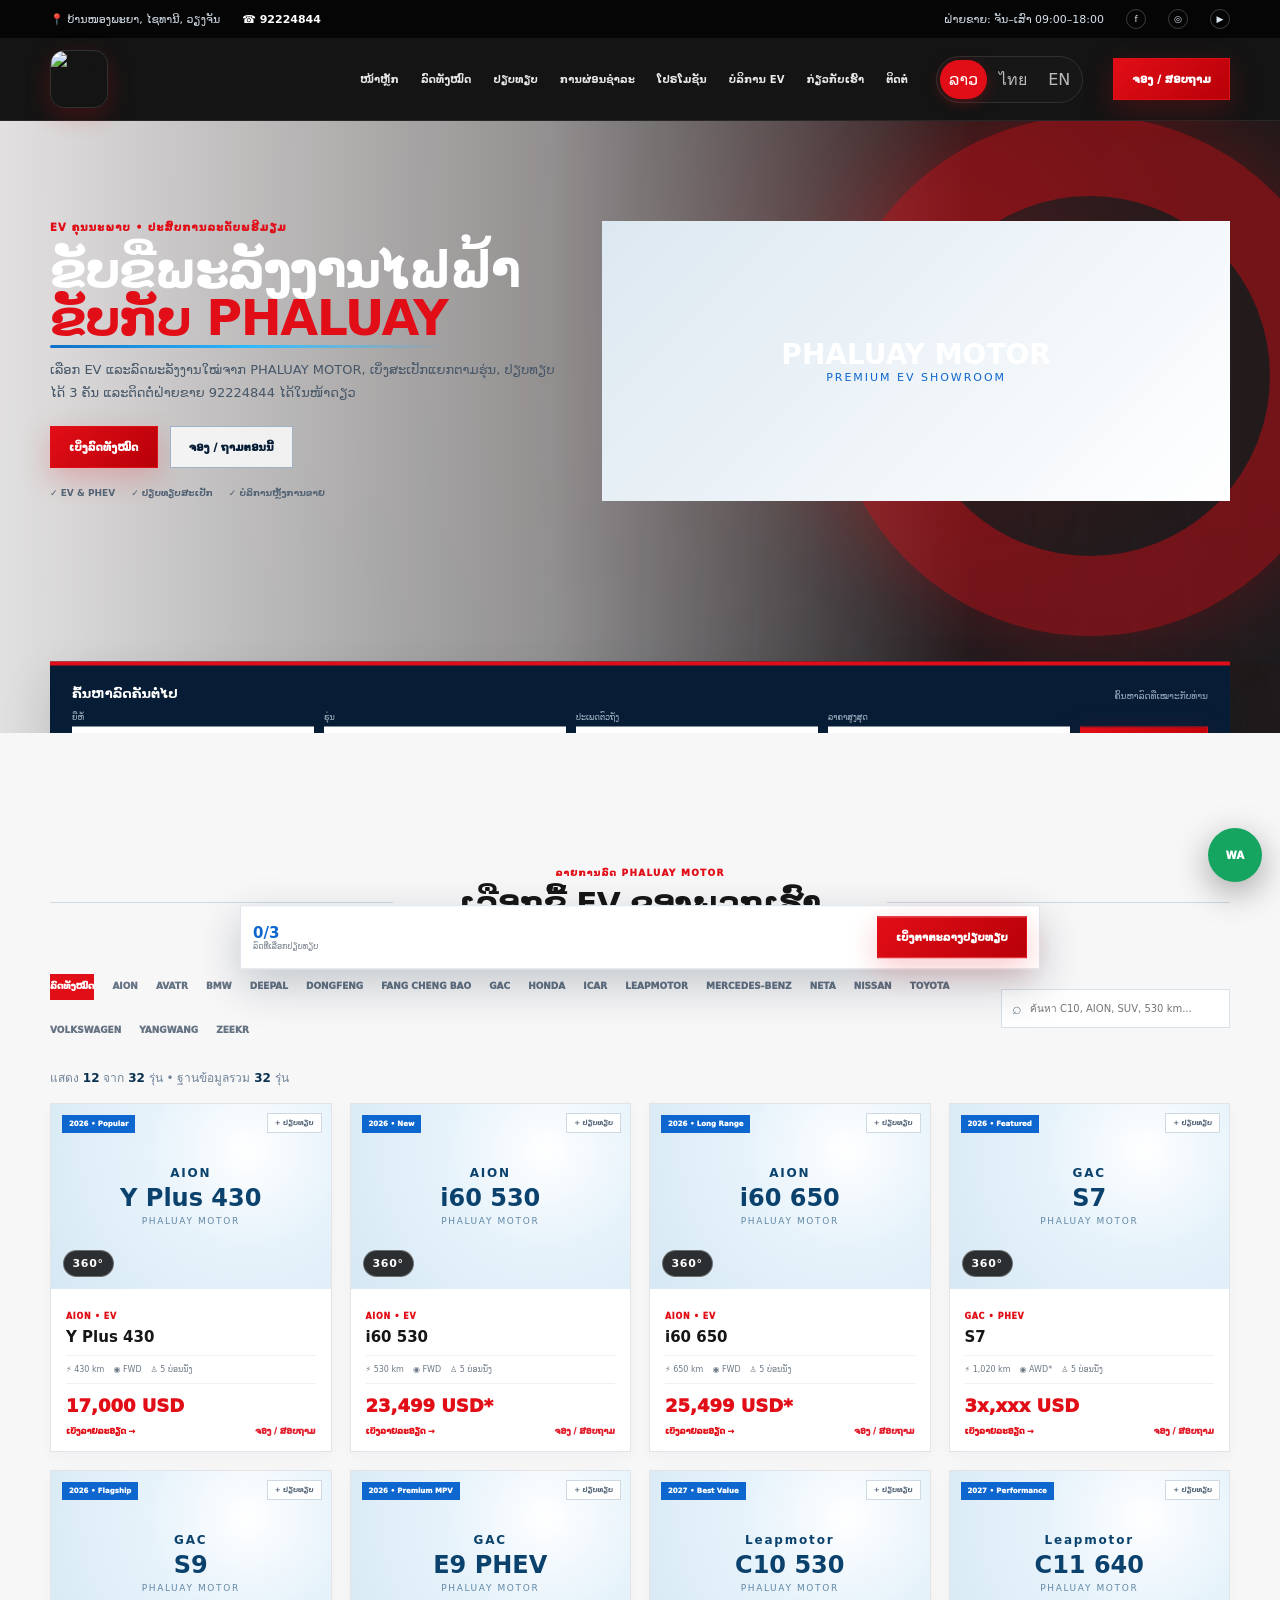
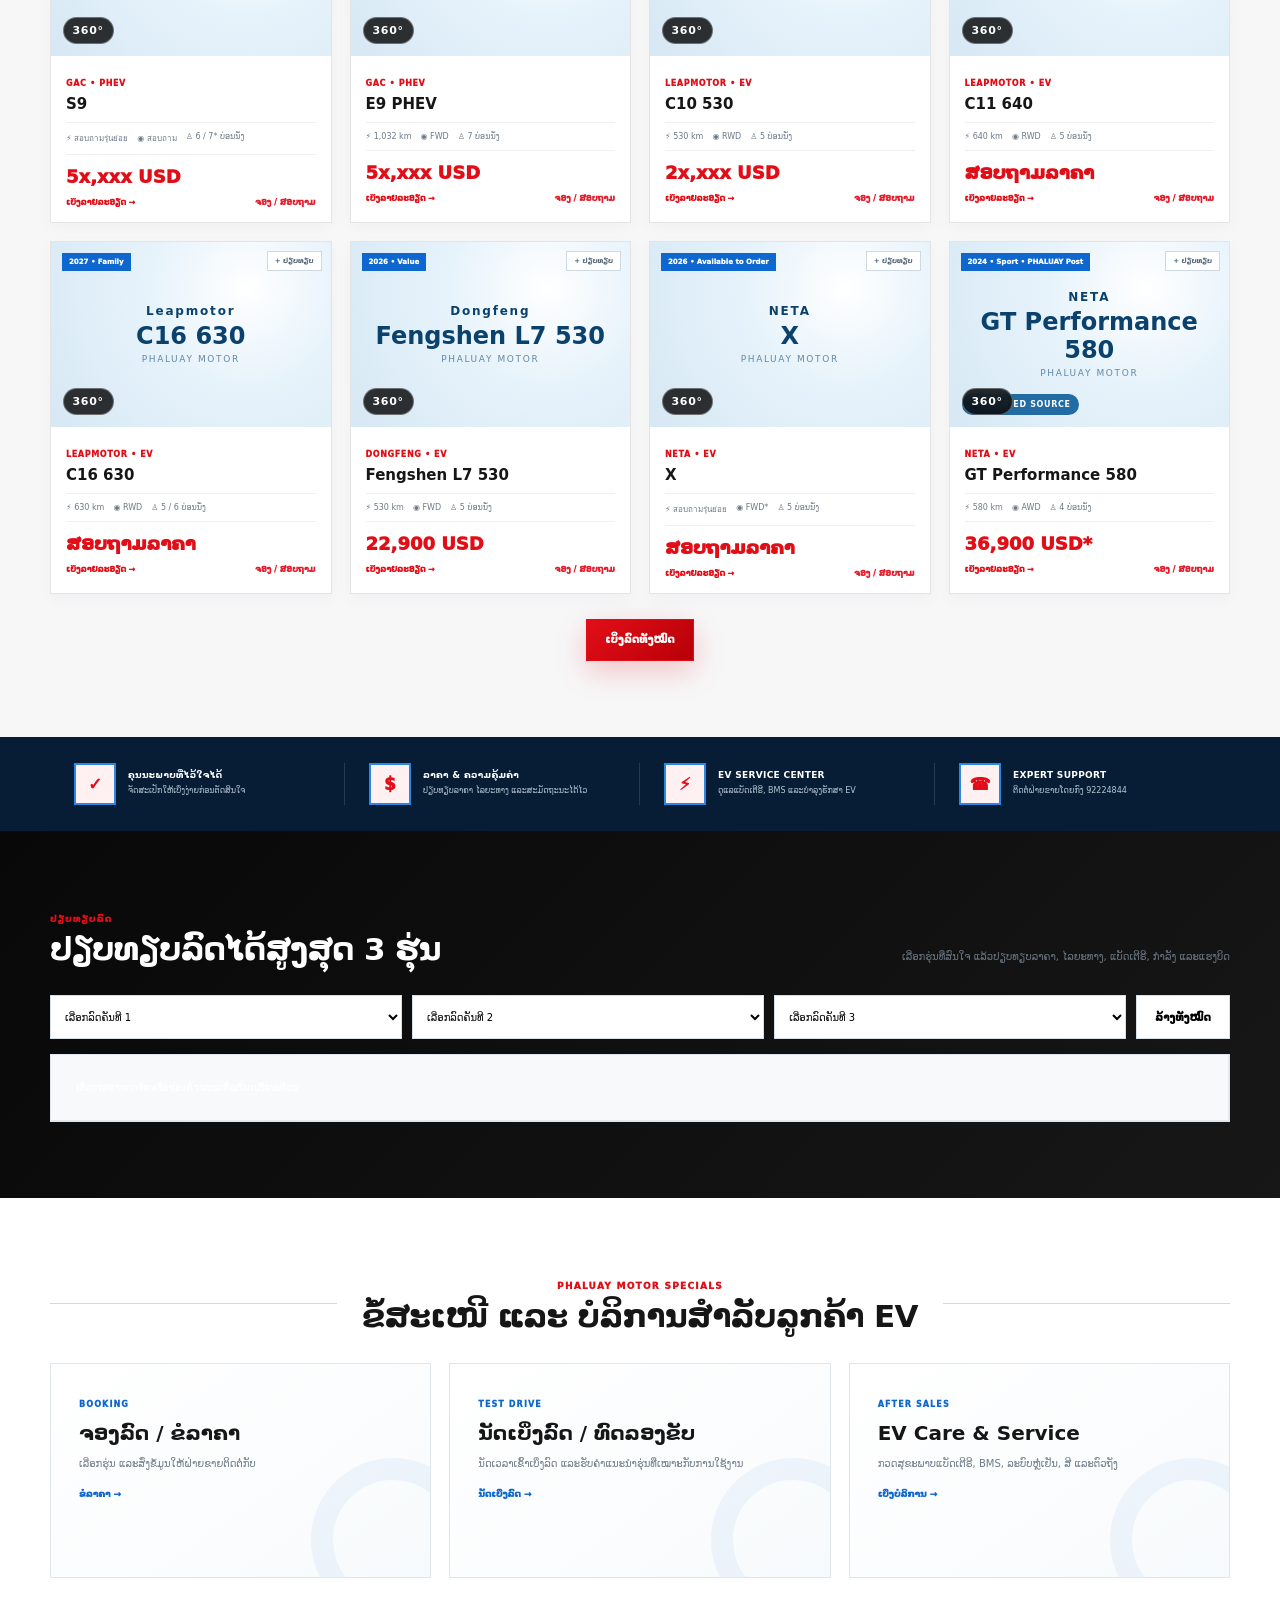
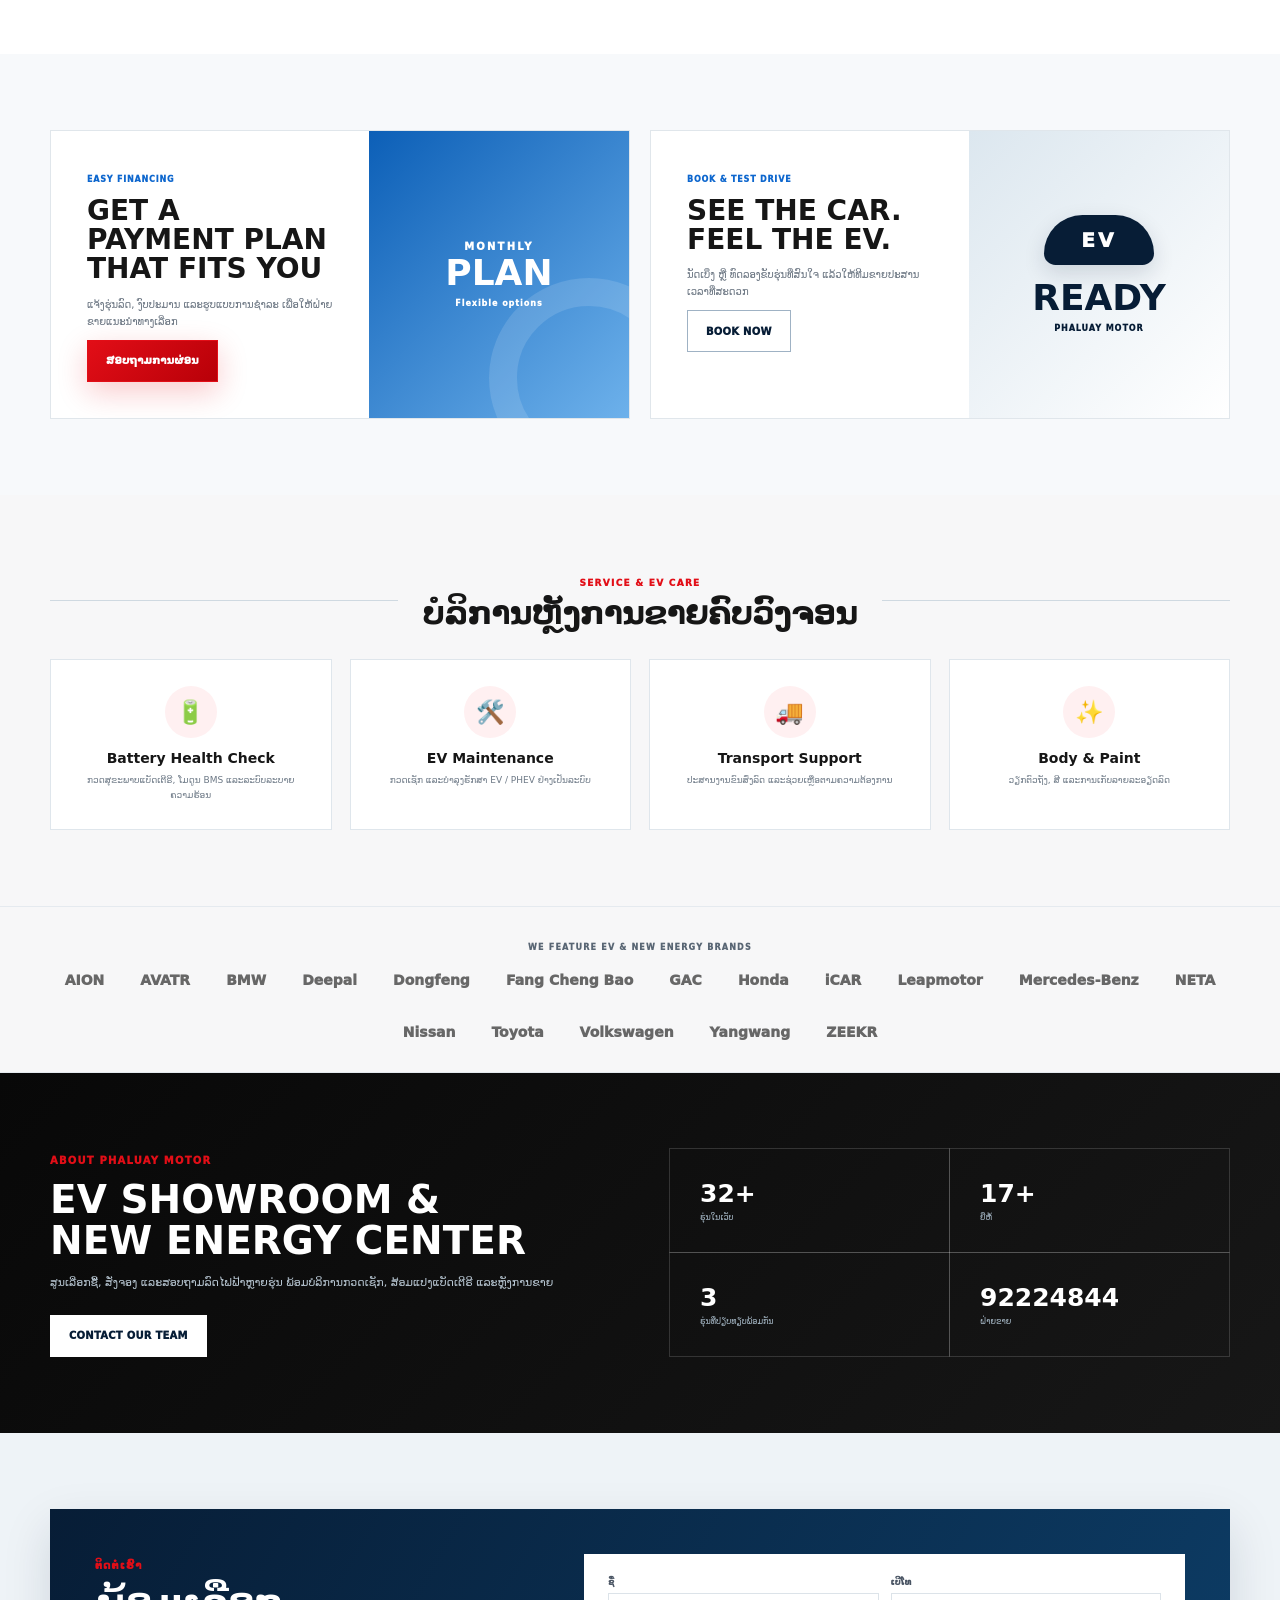
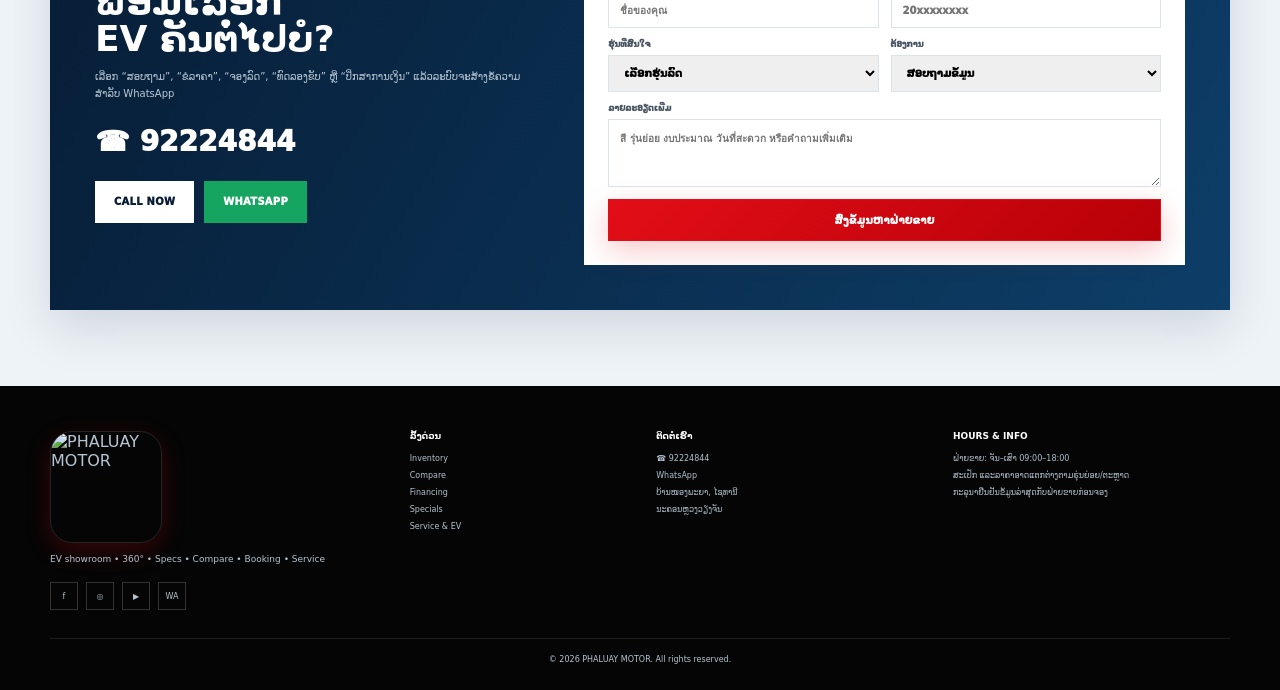
==== commit b9c8ea66: "Add files via upload" ====
--- a/index.html
+++ b/index.html
@@ -3,12 +3,15 @@
 <head>
   <meta charset="utf-8" />
   <meta name="viewport" content="width=device-width,initial-scale=1" />
-  <meta name="theme-color" content="#071d36" />
+  <meta name="theme-color" content="#090909" />
   <meta name="description" content="PHALUAY MOTOR — ดูรถไฟฟ้า สเป็ก เปรียบเทียบ ราคา จองรถ นัดทดลองขับ และติดต่อฝ่ายขาย 92224844" />
   <title>PHALUAY MOTOR | EV Showroom</title>
+  <link rel="icon" type="image/webp" href="assets/phaluay-logo.webp" />
   <link rel="stylesheet" href="styles.css" />
 </head>
-<body>
+<body class="red-black-theme">
+  <div class="site-preloader" id="sitePreloader"><img class="preloader-logo" src="assets/phaluay-logo.webp" alt="PHALUAY MOTOR"/><span>EV SHOWROOM</span></div>
+  <div class="scroll-progress" id="scrollProgress"></div>
   <div class="topbar">
     <div class="wrap topbar-inner">
       <div class="topbar-left">
@@ -24,10 +27,7 @@
 
   <header class="site-header">
     <div class="wrap header-inner">
-      <a class="brand" href="#home" aria-label="PHALUAY MOTOR">
-        <span class="brand-emblem">PM</span>
-        <span class="brand-text"><strong>PHALUAY</strong><b>MOTOR</b><small>ພາລວຍມໍເຕີ • EV CENTER</small></span>
-      </a>
+      <a class="official-wordmark header-wordmark" href="#home" aria-label="PHALUAY MOTOR"><img src="assets/phaluay-logo.webp" alt="PHALUAY MOTOR" /></a>
       <button class="menu-toggle" id="menuToggle" aria-label="เปิดเมนู">☰</button>
       <nav class="nav" id="mainNav">
         <a href="#home">HOME</a>
@@ -39,6 +39,7 @@
         <a href="#about">ABOUT US</a>
         <a href="#contact">CONTACT</a>
       </nav>
+      <div class="language-switch" aria-label="Language"><button data-lang="lo">ລາວ</button><button data-lang="th">ไทย</button><button data-lang="en">EN</button></div>
       <a class="btn btn-primary header-cta" href="#contact">BOOK / INQUIRE</a>
     </div>
   </header>
@@ -50,7 +51,7 @@
         <div class="hero-copy">
           <span class="eyebrow">QUALITY EV. PREMIUM EXPERIENCE.</span>
           <h1>DRIVE ELECTRIC.<br><span>DRIVE PHALUAY.</span></h1>
-          <p>เลือก EV และรถพลังงานใหม่ที่เหมาะกับคุณ ดูสเป็ก ราคา เปรียบเทียบหลายรุ่น และติดต่อทีมขาย PHALUAY MOTOR ได้ในหน้าเดียว</p>
+          <p>เลือก EV และรถพลังงานใหม่จากคลังรุ่น PHALUAY MOTOR ดูสเป็กจริงแยกตามรุ่น เปรียบเทียบสูงสุด 3 คัน และติดต่อทีมขาย 92224844 ได้ในหน้าเดียว</p>
           <div class="hero-actions">
             <a class="btn btn-primary" href="#inventory">BROWSE INVENTORY</a>
             <a class="btn btn-ghost" href="#contact">BOOK / ASK NOW</a>
@@ -85,7 +86,7 @@
       <div class="wrap">
         <div class="section-heading centered inventory-heading">
           <span class="section-line"></span>
-          <div><small>PHALUAY MOTOR INVENTORY</small><h2>SHOP OUR EV INVENTORY</h2><p>รถเด่นจาก PHALUAY MOTOR พร้อมสเป็ก ราคา และปุ่มสอบถาม</p></div>
+          <div><small>PHALUAY MOTOR INVENTORY</small><h2>SHOP OUR EV INVENTORY</h2><p>รถ EV / PHEV / EREV ที่ PHALUAY MOTOR เคยนำเสนอ ขาย รับสั่ง หรือมีข้อมูล พร้อมหน้าสเป็กเฉพาะรุ่นและปุ่มสอบถาม</p></div>
           <span class="section-line"></span>
         </div>
 
@@ -93,6 +94,7 @@
           <div class="brand-tabs" id="brandTabs"></div>
           <label class="search-input"><span>⌕</span><input id="inventorySearch" type="search" placeholder="ค้นหา C10, AION, SUV, 530 km..." /></label>
         </div>
+        <div class="inventory-meta" id="inventoryMeta"></div>
         <div class="vehicle-grid" id="vehicleGrid"></div>
         <div class="load-more-row"><button class="btn btn-primary" id="loadMoreBtn">VIEW ALL INVENTORY</button></div>
       </div>
@@ -192,7 +194,7 @@
 
   <footer>
     <div class="wrap footer-grid">
-      <div class="footer-brand"><a class="brand brand-footer" href="#home"><span class="brand-emblem">PM</span><span class="brand-text"><strong>PHALUAY</strong><b>MOTOR</b><small>EV CENTER</small></span></a><p>EV showroom • Specs • Compare • Booking • Service</p><div class="footer-social"><span>f</span><span>◎</span><span>▶</span><span>WA</span></div></div>
+      <div class="footer-brand"><a class="official-wordmark footer-wordmark" href="#home"><img src="assets/phaluay-logo.webp" alt="PHALUAY MOTOR" /></a><p>EV showroom • 360° • Specs • Compare • Booking • Service</p><div class="footer-social"><span>f</span><span>◎</span><span>▶</span><span>WA</span></div></div>
       <div><h4>QUICK LINKS</h4><a href="#inventory">Inventory</a><a href="#compare">Compare</a><a href="#finance">Financing</a><a href="#specials">Specials</a><a href="#services">Service & EV</a></div>
       <div><h4>CONTACT US</h4><a href="tel:+8562092224844">☎ 92224844</a><a href="https://wa.me/8562092224844" target="_blank" rel="noopener">WhatsApp</a><span>ບ້ານໜອງພະຍາ, ໄຊທານີ</span><span>ນະຄອນຫຼວງວຽງຈັນ</span></div>
       <div><h4>HOURS & INFO</h4><span>Sales: Mon–Sat 09:00–18:00</span><span>ข้อมูลสเป็กและราคาอาจต่างตามรุ่นย่อย/ตลาด</span><span>กรุณายืนยันข้อมูลล่าสุดกับฝ่ายขายก่อนจอง</span></div>
@@ -206,6 +208,7 @@
   <div class="toast" id="toast"></div>
 
   <script src="cars.js"></script>
+  <script src="i18n.js"></script>
   <script src="app.js"></script>
 </body>
 </html>
--- a/styles.css
+++ b/styles.css
@@ -47,3 +47,82 @@
 .detail-sticky-cta{position:fixed;right:18px;bottom:18px;z-index:40;display:flex;gap:8px}.detail-sticky-cta a{display:flex;align-items:center;justify-content:center;padding:13px 18px;border-radius:999px;text-decoration:none;font-weight:900;box-shadow:0 8px 24px rgba(0,0,0,.18)}.detail-sticky-cta .wa{background:#16b869;color:#fff}.detail-sticky-cta .call{background:#0b63b5;color:#fff}
 @media(max-width:900px){.model-hero{min-height:auto}.model-hero-grid{grid-template-columns:1fr;padding-top:35px}.hero-vehicle{min-height:300px}.model-title{font-size:54px}.hero-spec-strip{grid-template-columns:repeat(2,1fr)}.detail-intro{grid-template-columns:1fr}.spec-overview-grid{grid-template-columns:repeat(2,1fr)}.related-grid{grid-template-columns:1fr 1fr}.detail-contact-mini{display:none}}
 @media(max-width:600px){.model-hero-grid{padding:28px 0 25px}.hero-vehicle{min-height:230px}.hero-vehicle img{max-height:270px}.model-title{font-size:43px}.model-subtitle{font-size:17px}.hero-spec-strip div{padding:17px 8px}.hero-spec-strip strong{font-size:16px}.detail-content{padding:48px 0}.spec-overview-grid{grid-template-columns:1fr 1fr;gap:9px}.spec-overview-card{padding:16px;min-height:112px}.spec-overview-card strong{font-size:18px}.full-spec-table td{display:block;width:100%!important;padding:10px 16px}.full-spec-table td:first-child{padding-bottom:3px;border-bottom:0!important}.full-spec-table td:last-child{padding-top:2px}.related-grid{grid-template-columns:1fr}.detail-sticky-cta{left:12px;right:12px}.detail-sticky-cta a{flex:1}}
+
+/* ================= Premium motion & effects ================= */
+html{scroll-behavior:smooth}
+body{overflow-x:hidden}
+.scroll-progress{position:fixed;left:0;right:0;top:0;height:3px;background:linear-gradient(90deg,#0ca5ff,#39d1ff,#ffffff);transform:scaleX(0);transform-origin:left center;z-index:9999;box-shadow:0 0 14px rgba(39,181,255,.75);pointer-events:none}
+.site-preloader{position:fixed;inset:0;z-index:10000;display:grid;place-content:center;text-align:center;background:radial-gradient(circle at 50% 42%,#134e82 0,#06192c 55%,#04111e 100%);color:#fff;transition:opacity .5s ease,visibility .5s ease}.site-preloader.hide{opacity:0;visibility:hidden}.preloader-mark{width:72px;height:72px;border-radius:24px;display:grid;place-items:center;margin:0 auto 18px;background:linear-gradient(135deg,#34c5ff,#1267c5);font-weight:950;letter-spacing:.04em;box-shadow:0 0 0 1px rgba(255,255,255,.24),0 18px 45px rgba(0,0,0,.28);animation:preloaderPulse 1.1s ease-in-out infinite alternate}.site-preloader strong{font-size:22px;letter-spacing:.12em}.site-preloader span{font-size:10px;letter-spacing:.26em;opacity:.62;margin-top:8px}@keyframes preloaderPulse{to{transform:translateY(-5px) scale(1.045);box-shadow:0 0 0 7px rgba(70,188,255,.08),0 25px 55px rgba(0,0,0,.35)}}
+.site-header{transition:height .25s ease,background .25s ease,box-shadow .25s ease,backdrop-filter .25s ease}.site-header.scrolled{background:rgba(255,255,255,.91);backdrop-filter:blur(16px);box-shadow:0 10px 34px rgba(2,35,63,.1)}
+.hero{--parallax-x:0px;--parallax-y:0px}.hero-city{transform:translate3d(calc(var(--parallax-x) * -.22),calc(var(--parallax-y) * -.15),0);transition:transform .18s ease-out}.hero-ring{transform:translate3d(calc(var(--parallax-x) * .22),calc(var(--parallax-y) * .18),0);transition:transform .18s ease-out}.hero-car img{will-change:transform;transition:filter .3s ease}.hero-car:hover img{filter:drop-shadow(0 30px 32px rgba(2,51,88,.28)) saturate(1.06)}
+.hero-copy h1 span{position:relative;display:inline-block}.hero-copy h1 span:after{content:"";position:absolute;left:0;right:0;bottom:-5px;height:3px;border-radius:99px;background:linear-gradient(90deg,#0f6fc8,#2ab9ff,transparent);transform-origin:left;animation:heroUnderline 1.1s .55s both}@keyframes heroUnderline{from{transform:scaleX(0);opacity:0}to{transform:scaleX(1);opacity:1}}
+.inventory-meta{margin:4px 0 16px;color:#708398;font-size:12px}.inventory-meta strong{color:#0b3151}
+.vehicle-grid{perspective:1100px}.vehicle-card{--rx:0deg;--ry:0deg;--mx:50%;--my:50%;transform:perspective(1100px) rotateX(var(--rx)) rotateY(var(--ry)) translateY(0);transform-style:preserve-3d;transition:transform .2s ease,box-shadow .25s ease,border-color .25s ease;position:relative;isolation:isolate}.vehicle-card:before{content:"";position:absolute;inset:0;border-radius:inherit;background:radial-gradient(circle at var(--mx) var(--my),rgba(255,255,255,.58),transparent 31%);opacity:0;transition:opacity .25s;pointer-events:none;z-index:3}.vehicle-card:hover{transform:perspective(1100px) rotateX(var(--rx)) rotateY(var(--ry)) translateY(-8px);box-shadow:0 24px 50px rgba(11,58,92,.15);border-color:#bbd9ee}.vehicle-card:hover:before{opacity:.8}.vehicle-image{overflow:hidden}.vehicle-image img{transition:transform .5s cubic-bezier(.2,.75,.25,1),filter .4s ease;will-change:transform}.vehicle-card:hover .vehicle-image img{transform:scale(1.055) translateY(-2px);filter:saturate(1.08) contrast(1.02)}
+.vehicle-fallback{position:absolute;inset:0;display:grid;place-content:center;text-align:center;padding:24px;background:radial-gradient(circle at 70% 25%,#fff 0,#e7f3fb 40%,#d6e8f4 100%);color:#0b426d;z-index:0}.vehicle-fallback b{font-size:12px;letter-spacing:.15em}.vehicle-fallback strong{font-size:24px;margin:4px 0}.vehicle-fallback span{font-size:9px;letter-spacing:.18em;opacity:.6}.vehicle-image img{position:relative;z-index:1}.image-failed .vehicle-fallback{display:grid}.verified-chip{position:absolute;left:12px;bottom:12px;z-index:4;font-size:8px;font-weight:900;letter-spacing:.08em;background:rgba(8,89,151,.88);color:#fff;padding:6px 8px;border-radius:999px;backdrop-filter:blur(8px)}
+.compare-check,.vehicle-badge{z-index:5}.vehicle-actions a,.vehicle-actions button{position:relative;overflow:hidden}.ripple-dot{position:absolute;width:12px;height:12px;border-radius:50%;background:rgba(255,255,255,.68);transform:translate(-50%,-50%) scale(0);pointer-events:none;animation:ripple .62s ease-out forwards;z-index:10}@keyframes ripple{to{transform:translate(-50%,-50%) scale(18);opacity:0}}
+.floating-whatsapp{animation:waPulse 2.2s ease-in-out infinite}@keyframes waPulse{0%,100%{box-shadow:0 8px 24px rgba(22,184,105,.28),0 0 0 0 rgba(22,184,105,.26)}50%{box-shadow:0 8px 28px rgba(22,184,105,.34),0 0 0 10px rgba(22,184,105,0)}}
+.brand-logo-row{overflow:hidden}.brand-logo{position:relative;transition:transform .25s ease,color .25s ease}.brand-logo:hover{transform:translateY(-4px) scale(1.05);color:#0d69b9}.brand-logo:after{content:"";position:absolute;left:50%;right:50%;bottom:-7px;height:2px;background:#179bda;transition:left .2s,right .2s}.brand-logo:hover:after{left:8%;right:8%}
+.special-grid article,.service-grid article,.promo-card{transition:transform .3s ease,box-shadow .3s ease}.special-grid article:hover,.service-grid article:hover{transform:translateY(-7px);box-shadow:0 18px 42px rgba(16,57,86,.11)}.service-icon{transition:transform .35s ease}.service-grid article:hover .service-icon{transform:rotate(-6deg) scale(1.12)}
+.reveal-card,.section-heading,.special-grid article,.service-grid article,.promo-card,.trust-grid article,.about-grid>*,.contact-card>*{opacity:0;transform:translateY(24px);transition:opacity .58s ease var(--reveal-delay,0ms),transform .58s cubic-bezier(.2,.75,.25,1) var(--reveal-delay,0ms)}.is-visible{opacity:1!important;transform:translateY(0)!important}
+.compare-table-wrap{position:relative}.compare-table-wrap:after{content:"SWIPE →";display:none;position:absolute;right:8px;top:-24px;font-size:9px;letter-spacing:.12em;color:#6b8294}.compare-table-wrap table th a{color:inherit;text-decoration:none}.compare-table-wrap table th a:hover{color:#1584cf}
+.top-social{transition:transform .2s ease,background .2s ease}.top-social:hover{transform:translateY(-2px) rotate(4deg)}
+
+/* Detail page motion */
+.detail-page .model-hero:after{content:"";position:absolute;width:520px;height:520px;border-radius:50%;right:-150px;top:-160px;border:1px solid rgba(255,255,255,.18);box-shadow:0 0 0 70px rgba(255,255,255,.035),0 0 0 140px rgba(255,255,255,.02);animation:orbitBreath 6s ease-in-out infinite alternate;pointer-events:none}@keyframes orbitBreath{to{transform:translate(-18px,20px) scale(1.06)}}
+.hero-vehicle img{transition:transform .28s ease,filter .35s ease;will-change:transform}.hero-vehicle:hover img{filter:drop-shadow(0 34px 32px rgba(0,31,60,.34)) saturate(1.06)}
+.spec-overview-card,.related-card,.full-spec-table,.detail-side-card{opacity:0;transform:translateY(20px);transition:opacity .5s ease,transform .5s ease,box-shadow .25s ease}.detail-page .is-visible{opacity:1;transform:none}.spec-overview-card:hover{transform:translateY(-5px)!important;box-shadow:0 14px 30px rgba(20,58,86,.1)}
+.source-card{margin-top:14px;background:#fff;border:1px solid #c9e0f1;border-radius:14px;padding:14px 16px;color:#315b78;font-size:12px;line-height:1.6}.source-card a{display:inline-flex;margin-top:7px;font-weight:900;color:#0d68b5;text-decoration:none}.source-card a:hover{text-decoration:underline}
+.detail-scroll-progress{position:fixed;top:0;left:0;height:3px;width:100%;transform:scaleX(0);transform-origin:left;background:linear-gradient(90deg,#fff,#42c7ff,#0c5ea8);z-index:1000;pointer-events:none}
+.model-image-fallback{position:absolute;inset:12% 6% 8%;display:none;place-content:center;text-align:center;border:1px solid rgba(255,255,255,.22);border-radius:30px;background:rgba(255,255,255,.08);backdrop-filter:blur(8px)}.model-image-fallback b{font-size:30px}.model-image-fallback span{font-size:12px;opacity:.72;margin-top:8px}
+@media(max-width:760px){.compare-table-wrap:after{display:block}.vehicle-card{transform:none!important}.verified-chip{font-size:7px}.site-preloader strong{font-size:18px}}
+@media(prefers-reduced-motion:reduce){*,*:before,*:after{scroll-behavior:auto!important;animation-duration:.001ms!important;animation-iteration-count:1!important;transition-duration:.001ms!important}.vehicle-card{transform:none!important}}
+
+/* =========================================================
+   PHALUAY MOTOR V3 — RED / BLACK + multilingual + 360 viewer
+   ========================================================= */
+:root{
+  --pm-red:#e20e17;--pm-red2:#b80008;--pm-black:#090909;--pm-black2:#141414;--pm-white:#fff;--pm-soft:#f4f4f5;
+}
+.red-black-theme{background:#f7f7f8;color:#161616}
+.red-black-theme .topbar{background:#050505;border-color:#252525}
+.red-black-theme .site-header,.detail-top-header{background:rgba(8,8,8,.95);border-bottom:1px solid #272727;backdrop-filter:blur(16px)}
+.red-black-theme .nav a{color:#e9e9e9}.red-black-theme .nav a:hover{color:#fff}
+.red-black-theme .btn-primary,.red-black-theme .btn-search{background:linear-gradient(135deg,var(--pm-red),var(--pm-red2));border-color:var(--pm-red);box-shadow:0 10px 30px rgba(226,14,23,.22)}
+.red-black-theme .hero{background:radial-gradient(circle at 72% 30%,#3a0c0f 0,#13090a 30%,#070707 72%);color:#fff}
+.red-black-theme .hero::after{content:"";position:absolute;inset:0;pointer-events:none;background:linear-gradient(110deg,rgba(226,14,23,.08),transparent 38%,rgba(255,255,255,.02))}
+.red-black-theme .hero h1 span,.red-black-theme .eyebrow,.red-black-theme .section-heading small,.red-black-theme .vehicle-brand{color:var(--pm-red)}
+.red-black-theme .hero-ring{border-color:rgba(226,14,23,.42);box-shadow:0 0 85px rgba(226,14,23,.25)}
+.red-black-theme .finder-card{border-top:4px solid var(--pm-red)}
+.red-black-theme .brand-tabs button.active{background:var(--pm-red);border-color:var(--pm-red);color:#fff}
+.red-black-theme .vehicle-card{border-color:#e4e4e7}.red-black-theme .vehicle-card:hover{border-color:rgba(226,14,23,.55);box-shadow:0 20px 55px rgba(20,20,20,.12)}
+.red-black-theme .vehicle-price,.red-black-theme .details-btn{color:var(--pm-red)}
+.red-black-theme .compare-section,.red-black-theme .about{background:linear-gradient(135deg,#080808,#171717);color:#fff}
+.red-black-theme .trust-icon,.red-black-theme .service-icon{background:#fff0f1;color:var(--pm-red)}
+.red-black-theme footer{background:#050505}.red-black-theme .floating-whatsapp{box-shadow:0 10px 34px rgba(0,0,0,.35)}
+
+.official-wordmark{display:inline-flex;align-items:center;text-decoration:none;min-width:180px}.official-wordmark img{display:block;width:220px;max-width:28vw;height:44px;object-fit:contain;object-position:left center}.footer-wordmark img{width:250px;max-width:100%;height:auto}.header-wordmark img{height:48px}
+.preloader-logo{width:280px;max-width:72vw;filter:drop-shadow(0 12px 28px rgba(226,14,23,.22))}.site-preloader{background:#050505!important;color:#fff!important}.site-preloader span{letter-spacing:.25em;color:#aaa}
+
+.language-switch{display:inline-flex;gap:3px;padding:3px;background:#171717;border:1px solid #303030;border-radius:999px;flex:0 0 auto}.language-switch button{appearance:none;border:0;background:transparent;color:#bdbdbd;padding:7px 9px;border-radius:999px;font:700 11px/1 inherit;cursor:pointer;transition:.2s}.language-switch button:hover{color:#fff}.language-switch button.active{background:var(--pm-red);color:#fff;box-shadow:0 4px 14px rgba(226,14,23,.28)}
+.detail-top-header{position:sticky;top:0;z-index:80}.detail-top-inner{min-height:70px;display:flex;align-items:center;justify-content:space-between;gap:16px}.detail-top-actions{display:flex;align-items:center;gap:14px}.detail-top-actions>a{color:#fff;text-decoration:none;font-weight:800}
+
+.spin-chip{position:absolute;left:12px;bottom:12px;z-index:4;background:rgba(5,5,5,.82);color:#fff;border:1px solid rgba(255,255,255,.3);padding:6px 9px;border-radius:999px;font-weight:900;font-size:11px;letter-spacing:.06em;backdrop-filter:blur(6px)}
+
+.spin360-section{overflow:hidden}.spin360-viewer{border:1px solid #dedee1;border-radius:24px;background:linear-gradient(180deg,#fff,#f2f2f3);padding:18px;box-shadow:0 18px 50px rgba(20,20,20,.06)}.spin-stage{position:relative;min-height:430px;display:grid;place-items:center;overflow:hidden;border-radius:18px;background:radial-gradient(circle at 50% 52%,#fff 0,#ededee 48%,#dcdcdf 100%);cursor:ew-resize;touch-action:pan-y;user-select:none}.spin-stage::before{content:"PHALUAY MOTOR";position:absolute;top:28px;left:50%;transform:translateX(-50%);font:900 clamp(28px,5vw,72px)/1 Arial,sans-serif;color:rgba(10,10,10,.035);white-space:nowrap;letter-spacing:.08em}.spin-stage img{position:relative;z-index:2;width:min(82%,920px);max-height:390px;object-fit:contain;filter:drop-shadow(0 28px 25px rgba(0,0,0,.23));transition:filter .2s}.spin-stage:active img{filter:drop-shadow(0 24px 20px rgba(0,0,0,.28))}.spin-floor{position:absolute;width:62%;height:16%;bottom:11%;border-radius:50%;background:radial-gradient(ellipse,rgba(0,0,0,.24),rgba(0,0,0,0) 70%);filter:blur(7px)}.spin-watermark{position:absolute;right:22px;top:20px;background:#080808;color:#fff;border:2px solid var(--pm-red);width:64px;height:64px;border-radius:50%;display:grid;place-items:center;font-weight:1000;font-size:17px;z-index:4;box-shadow:0 8px 24px rgba(0,0,0,.18)}.spin-controls{display:grid;grid-template-columns:auto 1fr auto;align-items:center;gap:14px;margin-top:14px}.spin-controls input{accent-color:var(--pm-red);width:100%}.spin-controls span,.spin-controls b{font-size:13px}.spin-status{margin-top:12px;padding:12px 14px;border-left:4px solid var(--pm-red);background:#fff3f4;border-radius:8px;display:flex;gap:8px;flex-wrap:wrap;font-size:13px}.spin-status b{color:#a70007}.spin-status span{color:#555}
+
+.adas-section{background:#0d0d0e;color:#fff;border-radius:28px;padding:32px!important}.adas-section .full-spec-table{background:#fff;color:#111;border-radius:16px;overflow:hidden}.adas-grid{display:grid;grid-template-columns:repeat(6,1fr);gap:10px;margin:20px 0}.adas-grid article{min-height:116px;padding:16px 12px;border:1px solid #303034;border-radius:15px;background:linear-gradient(160deg,#1c1c1f,#101012);display:flex;flex-direction:column;gap:6px}.adas-grid article b{font-size:20px;color:var(--pm-red)}.adas-grid article span{font-size:11px;color:#a8a8ad}.adas-grid article strong{font-size:12px;color:#fff;margin-top:auto;line-height:1.35}
+
+.model-hero{background:radial-gradient(circle at 78% 45%,#3b0a0d 0,#130708 33%,#060606 78%)!important}.model-hero::after{content:"";position:absolute;inset:0;pointer-events:none;background:linear-gradient(110deg,rgba(226,14,23,.10),transparent 45%)}.model-price{color:#fff!important}.model-kicker{color:#ff4a52!important}.hero-spec-strip>div{border-top-color:rgba(226,14,23,.55)!important}.detail-content{background:#f7f7f8}.spec-section{scroll-margin-top:92px}.full-spec-table tr:nth-child(even){background:#fafafa}.full-spec-table td:first-child{font-weight:800}.full-spec-table td:last-child{font-weight:650}.source-card{border-left-color:var(--pm-red)!important}.source-card a{color:var(--pm-red)!important}
+
+@media(max-width:1120px){.header-inner{gap:10px}.official-wordmark img{width:190px}.header-cta{display:none}.adas-grid{grid-template-columns:repeat(3,1fr)}}
+@media(max-width:860px){.header-inner{flex-wrap:wrap}.header-wordmark{flex:1}.header-wordmark img{width:190px;max-width:62vw}.language-switch{order:3;margin-left:auto}.spin-stage{min-height:320px}.adas-grid{grid-template-columns:repeat(2,1fr)}.detail-top-actions>a{display:none}}
+@media(max-width:560px){.official-wordmark img{height:40px}.language-switch button{padding:7px 8px;font-size:10px}.spin360-viewer{padding:10px;border-radius:18px}.spin-stage{min-height:240px}.spin-stage img{width:94%;max-height:220px}.spin-watermark{width:50px;height:50px;font-size:14px;right:10px;top:10px}.spin-controls{grid-template-columns:auto 1fr;}.spin-controls b{display:none}.adas-section{padding:20px 14px!important;border-radius:20px}.adas-grid{grid-template-columns:1fr 1fr}.detail-top-inner{min-height:62px}.detail-top-header .official-wordmark img{width:170px}.footer-wordmark img{width:220px}}
+
+/* Official PHALUAY MOTOR logo supplied by the owner */
+.official-wordmark{min-width:auto;gap:10px}
+.official-wordmark img{width:58px!important;height:58px!important;max-width:none!important;object-fit:cover!important;object-position:center!important;border-radius:14px;box-shadow:0 8px 24px rgba(226,14,23,.22);border:1px solid rgba(255,255,255,.12)}
+.header-wordmark img{width:58px!important;height:58px!important}
+.footer-wordmark img{width:112px!important;height:112px!important;border-radius:22px}
+.preloader-logo{width:180px!important;height:180px!important;max-width:55vw!important;object-fit:cover;border-radius:32px;box-shadow:0 18px 60px rgba(226,14,23,.28);filter:none!important}
+.detail-top-header .official-wordmark img{width:54px!important;height:54px!important}
+@media(max-width:560px){.official-wordmark img,.header-wordmark img{width:46px!important;height:46px!important;border-radius:11px}.detail-top-header .official-wordmark img{width:44px!important;height:44px!important}.footer-wordmark img{width:96px!important;height:96px!important}.preloader-logo{width:140px!important;height:140px!important}}
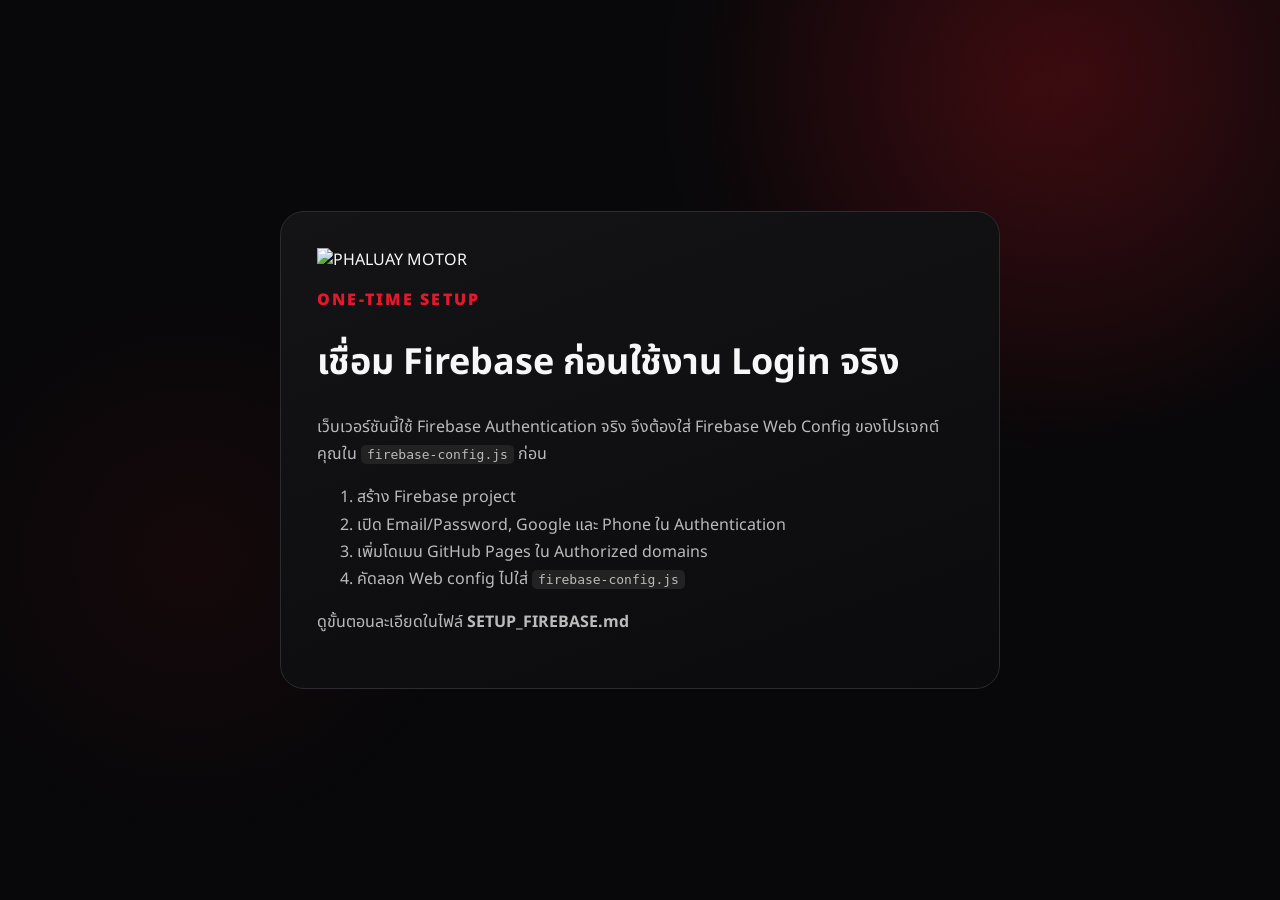
==== commit 73d8fe90: "Add files via upload" ====
--- a/index.html
+++ b/index.html
@@ -1,13 +1,18 @@
 <!doctype html>
-<html lang="th">
+<html lang="th" class="auth-checking">
 <head>
   <meta charset="utf-8" />
   <meta name="viewport" content="width=device-width,initial-scale=1" />
   <meta name="theme-color" content="#090909" />
-  <meta name="description" content="PHALUAY MOTOR — ดูรถไฟฟ้า สเป็ก เปรียบเทียบ ราคา จองรถ นัดทดลองขับ และติดต่อฝ่ายขาย 92224844" />
+  <meta name="description" content="PHALUAY MOTOR — เว็บรถ EV โทนแดงดำ สเป็กละเอียด 360° เปรียบเทียบ 3 รุ่น 3 ภาษา และระบบสมาชิก Firebase" />
   <title>PHALUAY MOTOR | EV Showroom</title>
   <link rel="icon" type="image/webp" href="assets/phaluay-logo.webp" />
   <link rel="stylesheet" href="styles.css" />
+  <script defer src="https://www.gstatic.com/firebasejs/12.18.0/firebase-app-compat.js"></script>
+  <script defer src="https://www.gstatic.com/firebasejs/12.18.0/firebase-auth-compat.js"></script>
+  <script defer src="firebase-config.js"></script>
+  <script defer src="firebase-init.js"></script>
+  <script defer src="auth-guard.js"></script>
 </head>
 <body class="red-black-theme">
   <div class="site-preloader" id="sitePreloader"><img class="preloader-logo" src="assets/phaluay-logo.webp" alt="PHALUAY MOTOR"/><span>EV SHOWROOM</span></div>
@@ -40,6 +45,7 @@
         <a href="#contact">CONTACT</a>
       </nav>
       <div class="language-switch" aria-label="Language"><button data-lang="lo">ລາວ</button><button data-lang="th">ไทย</button><button data-lang="en">EN</button></div>
+      <a class="member-link" href="account.html" title="My account"><img data-auth-photo hidden alt=""><span data-auth-user>ACCOUNT</span></a>
       <a class="btn btn-primary header-cta" href="#contact">BOOK / INQUIRE</a>
     </div>
   </header>
@@ -111,14 +117,22 @@
 
     <section class="section compare-section" id="compare">
       <div class="wrap">
-        <div class="section-heading split"><div><small>COMPARE VEHICLES</small><h2>เปรียบเทียบรถสูงสุด 3 รุ่น</h2></div><p>เลือกรุ่นที่สนใจแล้วดูราคา ระยะทาง แบตเตอรี่ กำลัง แรงบิด และข้อมูลหลักแบบเทียบกัน</p></div>
+        <div class="section-heading split">
+          <div><small>SMART SPEC COMPARISON</small><h2>เปรียบเทียบสเป็กสูงสุด 3 รุ่น</h2></div>
+          <p>ดูรูปรถและสเป็กแบบเทียบกันชัด ๆ ค่าที่เหนือกว่าในตัวชี้วัดที่เปรียบเทียบได้จะไฮไลต์เป็นสีเขียว</p>
+        </div>
+        <div class="compare-help">
+          <span class="compare-best-demo">BEST</span>
+          <span>สีเขียว = ค่าที่ดีกว่าอย่างชัดเจน เช่น ระยะทาง, กำลัง, แรงบิด, 0–100 และอุปกรณ์ช่วยขับ</span>
+          <span class="compare-caution">* ระบบจะไม่ตัดสินค่าที่เทียบตรง ๆ ไม่ได้ เช่น ขนาดตัวรถหรือมาตรฐานระยะทางต่างกัน</span>
+        </div>
         <div class="compare-selectors">
           <select class="compareSelect" data-slot="0"></select>
           <select class="compareSelect" data-slot="1"></select>
           <select class="compareSelect" data-slot="2"></select>
           <button class="btn btn-light" id="clearCompare">ล้างทั้งหมด</button>
         </div>
-        <div class="compare-table-wrap"><table id="compareTable"></table></div>
+        <div class="compare-table-wrap smart-compare-wrap"><table id="compareTable"></table></div>
       </div>
     </section>
 
@@ -146,14 +160,47 @@
       </div>
     </section>
 
-    <section class="section services" id="services">
-      <div class="wrap">
-        <div class="section-heading centered"><span class="section-line"></span><div><small>SERVICE & EV CARE</small><h2>ดูแลครบหลังการขาย</h2></div><span class="section-line"></span></div>
-        <div class="service-grid">
-          <article><div class="service-icon">🔋</div><h3>Battery Health Check</h3><p>ตรวจสุขภาพแบตเตอรี่ โมดูล BMS และระบบระบายความร้อน</p></article>
-          <article><div class="service-icon">🛠️</div><h3>EV Maintenance</h3><p>ตรวจเช็กและบำรุงรักษารถ EV / PHEV อย่างเป็นระบบ</p></article>
-          <article><div class="service-icon">🚚</div><h3>Transport Support</h3><p>ประสานงานขนส่งรถและช่วยเหลือตามความต้องการของลูกค้า</p></article>
-          <article><div class="service-icon">✨</div><h3>Body & Paint</h3><p>งานตัวถัง สี และเก็บรายละเอียดรถเพื่อความเรียบร้อย</p></article>
+    <section class="section services modern-services" id="services">
+      <div class="wrap">
+        <div class="service-heading-row">
+          <div class="section-heading service-heading">
+            <div><small>PHALUAY MOTOR SERVICE CENTER</small><h2>บริการ EV ครบตั้งแต่แบตเตอรี่ถึงตัวรถ</h2><p>ตรวจเช็ก วินิจฉัย ซ่อมบำรุง และดูแลหลังการขายโดยจัดข้อมูลบริการเป็นหมวดให้เลือกได้ง่าย</p></div>
+          </div>
+          <a class="btn btn-primary" href="#contact" data-service-book>BOOK SERVICE</a>
+        </div>
+
+        <div class="service-grid service-image-grid">
+          <article class="service-image-card">
+            <div class="service-photo"><img src="assets/service/battery-health.svg" alt="Battery Health Check"/></div>
+            <div class="service-card-copy"><span>01 • EV BATTERY</span><h3>Battery Health Check</h3><p>ตรวจสุขภาพแบตเตอรี่ SOH, Diagnostic, ระบบแรงดันสูง และประเมินความผิดปกติเบื้องต้น</p><a href="#contact" data-service="Battery Health Check">นัดตรวจแบตเตอรี่ →</a></div>
+          </article>
+          <article class="service-image-card">
+            <div class="service-photo"><img src="assets/service/bms-module.svg" alt="Battery Module and BMS"/></div>
+            <div class="service-card-copy"><span>02 • MODULE / BMS</span><h3>Battery Module & BMS</h3><p>ตรวจวิเคราะห์ BMS และ Module แบตเตอรี่ พร้อมงานซ่อมตามอาการและผล Diagnostic</p><a href="#contact" data-service="Battery Module & BMS">สอบถามงาน BMS →</a></div>
+          </article>
+          <article class="service-image-card">
+            <div class="service-photo"><img src="assets/service/cooling.svg" alt="Battery Cooling System"/></div>
+            <div class="service-card-copy"><span>03 • THERMAL</span><h3>Battery Cooling System</h3><p>ตรวจระบบหล่อเย็นแบตเตอรี่ วงจรน้ำหล่อเย็น และระบบจัดการอุณหภูมิที่เกี่ยวข้อง</p><a href="#contact" data-service="Battery Cooling System">นัดตรวจระบบหล่อเย็น →</a></div>
+          </article>
+          <article class="service-image-card">
+            <div class="service-photo"><img src="assets/service/maintenance.svg" alt="EV Maintenance"/></div>
+            <div class="service-card-copy"><span>04 • MAINTENANCE</span><h3>EV Maintenance</h3><p>ตรวจเช็กรถ EV / PHEV ระบบเบรก ช่วงล่าง ของเหลว เกียร์ และรายการความปลอดภัยตามสภาพรถ</p><a href="#contact" data-service="EV Maintenance">นัดบำรุงรักษา →</a></div>
+          </article>
+          <article class="service-image-card">
+            <div class="service-photo"><img src="assets/service/body-paint.svg" alt="Body and Paint"/></div>
+            <div class="service-card-copy"><span>05 • BODY SHOP</span><h3>Body & Paint</h3><p>งานตัวถัง งานสี เก็บรายละเอียด และซ่อมความเสียหายภายนอกให้รถกลับมาเรียบร้อย</p><a href="#contact" data-service="Body & Paint">สอบถามงานสี →</a></div>
+          </article>
+          <article class="service-image-card">
+            <div class="service-photo"><img src="assets/service/transport.svg" alt="Transport and Roadside Support"/></div>
+            <div class="service-card-copy"><span>06 • SUPPORT</span><h3>Transport & Roadside Support</h3><p>ประสานงานขนส่งรถและความช่วยเหลือเมื่อจำเป็น เพื่อให้ลูกค้าจัดการรถได้สะดวกขึ้น</p><a href="#contact" data-service="Transport & Roadside Support">ขอความช่วยเหลือ →</a></div>
+          </article>
+        </div>
+
+        <div class="service-process">
+          <div><b>1</b><span><strong>แจ้งอาการ</strong>รุ่นรถ + อาการ + เบอร์ติดต่อ</span></div>
+          <div><b>2</b><span><strong>ตรวจวิเคราะห์</strong>เช็กระบบที่เกี่ยวข้องและประเมินงาน</span></div>
+          <div><b>3</b><span><strong>ยืนยันก่อนซ่อม</strong>แจ้งรายการและรายละเอียดก่อนดำเนินการ</span></div>
+          <div><b>4</b><span><strong>ส่งมอบ / ติดตาม</strong>ตรวจความเรียบร้อยและดูแลหลังบริการ</span></div>
         </div>
       </div>
     </section>
@@ -183,7 +230,7 @@
         </div>
         <form class="lead-form" id="leadForm">
           <div class="field-row"><label>ชื่อ<input name="name" required placeholder="ชื่อของคุณ" /></label><label>เบอร์โทร<input name="phone" required type="tel" placeholder="20xxxxxxxx" /></label></div>
-          <div class="field-row"><label>รุ่นที่สนใจ<select id="leadModel" name="model" required></select></label><label>ต้องการ<select name="intent"><option>สอบถามข้อมูล</option><option>ขอราคา</option><option>จองรถ</option><option>นัดดูรถ / ทดลองขับ</option><option>ปรึกษาไฟแนนซ์</option></select></label></div>
+          <div class="field-row"><label>รุ่นที่สนใจ<select id="leadModel" name="model" required></select></label><label>ต้องการ<select name="intent"><option>สอบถามข้อมูล</option><option>ขอราคา</option><option>จองรถ</option><option>นัดดูรถ / ทดลองขับ</option><option>ปรึกษาไฟแนนซ์</option><option>นัด Service / ตรวจแบตเตอรี่</option></select></label></div>
           <label>รายละเอียดเพิ่มเติม<textarea name="note" rows="4" placeholder="สี รุ่นย่อย งบประมาณ วันที่สะดวก หรือคำถามเพิ่มเติม"></textarea></label>
           <button class="btn btn-primary btn-full" type="submit">ส่งข้อมูลถึงฝ่ายขาย</button>
           <div class="lead-result" id="leadResult" hidden></div>
--- a/styles.css
+++ b/styles.css
@@ -1,3 +1,4 @@
+@import url('https://fonts.googleapis.com/css2?family=Inter:wght@400;500;600;700;800;900&family=Noto+Sans+Lao:wght@300;400;500;600;700;800;900&family=Noto+Sans+Thai:wght@300;400;500;600;700;800;900&display=swap');
 :root{--navy:#071d36;--navy2:#0b294b;--blue:#0e67ce;--blue2:#2b86e5;--red:#e21c2b;--ink:#102033;--muted:#6d7986;--line:#dce4eb;--soft:#f3f6f9;--white:#fff;--shadow:0 18px 45px rgba(4,28,52,.13)}*{box-sizing:border-box}html{scroll-behavior:smooth}body{margin:0;font-family:Inter,ui-sans-serif,system-ui,-apple-system,"Segoe UI",Arial,"Noto Sans Thai",sans-serif;color:var(--ink);background:#fff}a{color:inherit;text-decoration:none}button,input,select,textarea{font:inherit}.wrap{width:min(1180px,calc(100% - 34px));margin:auto}.topbar{background:var(--navy);color:#d8e4ee;font-size:11px}.topbar-inner{height:38px;display:flex;align-items:center;justify-content:space-between;gap:20px}.topbar-left,.topbar-right{display:flex;align-items:center;gap:22px}.topbar a{font-weight:800;color:#fff}.top-social{width:20px;height:20px;border:1px solid rgba(255,255,255,.22);border-radius:50%;display:grid;place-items:center;font-size:9px}.site-header{position:sticky;top:0;z-index:60;background:#fff;border-bottom:1px solid #e7edf2}.header-inner{height:82px;display:flex;align-items:center;gap:28px}.brand{display:flex;align-items:center;gap:11px;min-width:235px}.brand-emblem{width:54px;height:54px;border:2px solid var(--navy);display:grid;place-items:center;font-weight:1000;letter-spacing:-.05em;color:var(--navy);position:relative}.brand-emblem:after{content:"";position:absolute;width:15px;height:4px;background:var(--red);right:-6px;bottom:8px}.brand-text{display:grid;line-height:.9}.brand-text strong{font-size:20px;letter-spacing:.01em}.brand-text b{font-size:10px;letter-spacing:.36em;color:var(--blue);margin-top:5px}.brand-text small{font-size:7px;color:#7a8793;margin-top:7px;letter-spacing:.09em}.nav{display:flex;align-items:center;gap:22px;margin-left:auto}.nav a{font-size:10px;font-weight:900;color:#203247;letter-spacing:.02em;position:relative;white-space:nowrap}.nav a:after{content:"";position:absolute;left:0;right:100%;bottom:-9px;height:2px;background:var(--blue);transition:.2s}.nav a:hover:after{right:0}.menu-toggle{display:none;background:none;border:0;font-size:24px;color:var(--navy)}.btn{min-height:42px;padding:0 18px;border:1px solid transparent;display:inline-flex;align-items:center;justify-content:center;gap:8px;font-size:10px;font-weight:1000;letter-spacing:.025em;cursor:pointer;transition:.2s}.btn:hover{transform:translateY(-1px)}.btn-primary{background:var(--blue);color:#fff;box-shadow:0 8px 20px rgba(14,103,206,.2)}.btn-outline{border-color:#9fb2c4;color:var(--navy);background:transparent}.btn-ghost{border-color:#9eb3c8;background:rgba(255,255,255,.8);color:var(--navy)}.btn-light{background:#fff;border-color:#d6e0e8}.btn-white{background:#fff;color:var(--navy)}.btn-whatsapp{background:#16a461;color:#fff}.header-cta{margin-left:2px;white-space:nowrap}.hero{position:relative;min-height:610px;padding-bottom:92px;overflow:hidden;background:linear-gradient(90deg,#eff6fb 0%,#f7fbfe 45%,#dfeef9 100%)}.hero:before{content:"";position:absolute;inset:0;background:linear-gradient(90deg,rgba(255,255,255,.88) 0%,rgba(255,255,255,.55) 43%,rgba(255,255,255,.06) 76%);z-index:1}.hero-city{position:absolute;inset:auto 0 70px 40%;height:300px;opacity:.45;background:linear-gradient(to top,rgba(8,42,77,.18),transparent 65%),repeating-linear-gradient(90deg,transparent 0 26px,rgba(6,44,78,.08) 27px 30px,transparent 31px 54px);clip-path:polygon(0 56%,4% 56%,4% 34%,7% 34%,7% 47%,11% 47%,11% 28%,13% 28%,13% 58%,17% 58%,17% 43%,21% 43%,21% 23%,24% 23%,24% 61%,28% 61%,28% 35%,31% 35%,31% 17%,34% 17%,34% 54%,38% 54%,38% 42%,42% 42%,42% 28%,45% 28%,45% 61%,49% 61%,49% 48%,53% 48%,53% 32%,56% 32%,56% 60%,60% 60%,60% 41%,65% 41%,65% 26%,68% 26%,68% 57%,72% 57%,72% 36%,76% 36%,76% 19%,79% 19%,79% 57%,83% 57%,83% 45%,87% 45%,87% 30%,91% 30%,91% 55%,95% 55%,95% 39%,100% 39%,100% 100%,0 100%)}.hero-inner{position:relative;z-index:2;display:grid;grid-template-columns:.88fr 1.12fr;align-items:center;min-height:520px}.hero-copy{padding:52px 0 100px}.eyebrow{display:inline-block;color:var(--blue);font-size:10px;font-weight:1000;letter-spacing:.12em}.hero h1{margin:12px 0 16px;font-size:49px;line-height:.98;letter-spacing:-.03em}.hero h1 span{color:var(--blue)}.hero-copy p{max-width:560px;font-size:13px;line-height:1.75;color:#465769}.hero-actions{display:flex;gap:12px;margin-top:22px}.hero-points{display:flex;gap:16px;flex-wrap:wrap;margin-top:20px;font-size:9px;font-weight:800;color:#526375}.hero-car{height:450px;display:flex;align-items:center;justify-content:flex-end;position:relative;padding-bottom:40px}.hero-car img{width:118%;max-width:760px;max-height:420px;object-fit:contain;position:relative;z-index:2;filter:drop-shadow(0 26px 25px rgba(0,28,53,.25))}.hero-ring{position:absolute;width:520px;height:520px;border-radius:50%;right:-120px;top:-40px;border:80px solid rgba(14,103,206,.05)}.hero-fallback{display:none;place-content:center;text-align:center;width:95%;height:280px;background:linear-gradient(135deg,#dce8f1,#fff);position:relative;z-index:2}.hero-fallback strong{font-size:28px}.hero-fallback span{font-size:11px;color:var(--blue);letter-spacing:.18em}.finder-wrap{position:absolute;z-index:10;left:50%;bottom:0;transform:translate(-50%,50%)}.finder-card{background:var(--navy);color:#fff;padding:20px 22px 16px;box-shadow:var(--shadow)}.finder-head{display:flex;justify-content:space-between;align-items:flex-end;margin-bottom:12px}.finder-head strong{font-size:13px}.finder-head span{font-size:9px;color:#9fb3c5}.finder-grid{display:grid;grid-template-columns:repeat(4,1fr) 128px;gap:10px;align-items:end}.finder-grid label{display:grid;gap:5px}.finder-grid label span{font-size:8px;color:#aebfcd}.finder-grid select{width:100%;height:42px;padding:0 10px;background:#fff;color:#26374a;border:0;font-size:10px}.btn-search{background:var(--blue);color:#fff;height:42px}.advanced-link{background:none;border:0;color:#a8bfd2;font-size:8px;margin:9px 0 0 auto;display:block;cursor:pointer}.section{padding:76px 0}.inventory{padding-top:128px}.section-heading{margin-bottom:30px}.section-heading.centered{display:grid;grid-template-columns:1fr auto 1fr;align-items:center;gap:25px;text-align:center}.section-heading.split{display:flex;align-items:flex-end;justify-content:space-between;gap:30px}.section-heading small{font-size:9px;letter-spacing:.14em;color:var(--blue);font-weight:1000}.section-heading h2{font-size:31px;line-height:1.05;margin:7px 0 0;letter-spacing:-.02em}.section-heading p{font-size:10px;color:var(--muted);line-height:1.7;margin:7px 0 0}.section-heading.split>p{max-width:490px}.section-line{height:1px;background:#cfd9e1;display:block}.inventory-controls{display:flex;align-items:center;justify-content:space-between;gap:18px;margin-bottom:24px}.brand-tabs{display:flex;gap:18px;flex-wrap:wrap}.brand-tabs button{background:none;border:0;padding:7px 0;font-size:9px;font-weight:1000;color:#657383;border-bottom:2px solid transparent;cursor:pointer}.brand-tabs button.active{color:var(--blue);border-bottom-color:var(--blue)}.search-input{width:270px;border:1px solid #d9e2e9;height:39px;display:flex;align-items:center;padding:0 10px;background:#fff}.search-input span{color:#7d8995}.search-input input{border:0;outline:0;width:100%;padding-left:8px;font-size:10px}.vehicle-grid{display:grid;grid-template-columns:repeat(4,1fr);gap:18px}.vehicle-card{background:#fff;border:1px solid #dfe6ec;transition:.2s;position:relative;box-shadow:0 5px 16px rgba(6,33,59,.03)}.vehicle-card:hover{transform:translateY(-4px);box-shadow:0 14px 30px rgba(6,33,59,.12)}.vehicle-image{height:185px;background:#edf3f7;position:relative;display:flex;align-items:center;justify-content:center;overflow:hidden}.vehicle-image img{width:100%;height:100%;object-fit:cover}.vehicle-badge{position:absolute;z-index:2;left:11px;top:11px;background:var(--blue);color:#fff;padding:5px 7px;font-size:7px;font-weight:1000}.compare-check{position:absolute;z-index:3;right:9px;top:9px;background:rgba(255,255,255,.93);border:1px solid #ced9e2;padding:5px 7px;font-size:7px;font-weight:900;color:#526375;cursor:pointer}.compare-check.selected{background:var(--navy);color:#fff}.vehicle-content{padding:15px}.vehicle-brand{font-size:8px;color:var(--blue);font-weight:1000;letter-spacing:.08em}.vehicle-content h3{font-size:15px;margin:5px 0 9px}.vehicle-spec-mini{display:flex;gap:9px;flex-wrap:wrap;color:#6d7986;font-size:8px;border-top:1px solid #edf1f4;border-bottom:1px solid #edf1f4;padding:9px 0}.vehicle-price{font-size:18px;font-weight:1000;margin:11px 0;color:#172638}.vehicle-actions{display:flex;align-items:center;justify-content:space-between;gap:8px}.details-btn,.book-small{background:none;border:0;padding:0;color:var(--blue);font-size:8px;font-weight:1000;cursor:pointer}.book-small{color:var(--red)}.load-more-row{text-align:center;margin-top:25px}.trust-strip{background:var(--navy);color:#fff;padding:26px 0}.trust-grid{display:grid;grid-template-columns:repeat(4,1fr)}.trust-grid article{display:flex;align-items:center;gap:12px;padding:0 24px;border-right:1px solid rgba(255,255,255,.13)}.trust-grid article:last-child{border-right:0}.trust-icon{width:42px;height:42px;border:2px solid var(--blue2);display:grid;place-items:center;color:#69aeed;font-weight:1000;font-size:17px}.trust-grid b,.trust-grid span{display:block}.trust-grid b{font-size:9px;letter-spacing:.035em}.trust-grid span{font-size:8px;color:#b5c6d4;line-height:1.5;margin-top:5px}.compare-section{background:var(--soft)}.compare-selectors{display:grid;grid-template-columns:repeat(3,1fr) auto;gap:10px}.compare-selectors select{height:44px;border:1px solid #d5dfe7;background:#fff;padding:0 10px;font-size:10px}.compare-table-wrap{margin-top:15px;overflow:auto;background:#fff;border:1px solid #dfe5ea}.compare-table-wrap table{width:100%;border-collapse:collapse;min-width:760px}.compare-table-wrap th,.compare-table-wrap td{padding:13px 14px;border-right:1px solid #e5eaee;border-bottom:1px solid #e5eaee;text-align:left;font-size:10px}.compare-table-wrap th{background:var(--navy);color:#fff}.compare-table-wrap td:first-child{font-weight:900;background:#f7f9fb;width:165px}.specials{background:#fff}.special-grid{display:grid;grid-template-columns:repeat(3,1fr);gap:18px}.special-grid article{min-height:215px;padding:28px;border:1px solid #dfe6ec;position:relative;overflow:hidden;background:linear-gradient(145deg,#fff,#f7fafc)}.special-grid article:after{content:"";position:absolute;width:120px;height:120px;border:22px solid rgba(14,103,206,.05);border-radius:50%;right:-45px;bottom:-45px}.special-kicker{font-size:8px;color:var(--blue);font-weight:1000;letter-spacing:.14em}.special-grid h3{font-size:20px;margin:10px 0}.special-grid p{font-size:10px;color:var(--muted);line-height:1.7;max-width:310px}.special-grid a{font-size:9px;font-weight:1000;color:var(--blue)}.finance-section{background:#f7f9fb}.promo-grid{display:grid;grid-template-columns:1fr 1fr;gap:20px}.promo-card{min-height:285px;display:grid;grid-template-columns:1.1fr .9fr;overflow:hidden;border:1px solid #e0e6eb;background:#fff}.promo-copy{padding:36px}.promo-copy>span{font-size:8px;color:var(--blue);font-weight:1000;letter-spacing:.1em}.promo-copy h2{font-size:28px;line-height:1.05;margin:10px 0 12px}.promo-copy p{color:#66717e;font-size:10px;line-height:1.7}.promo-art{display:grid;place-content:center;text-align:center;font-weight:1000;position:relative;overflow:hidden}.promo-art span,.promo-art strong,.promo-art small{display:block;position:relative;z-index:2}.promo-art span{font-size:10px;letter-spacing:.22em}.promo-art strong{font-size:36px}.promo-art small{font-size:8px;letter-spacing:.12em;margin-top:6px}.finance-art{background:linear-gradient(135deg,#0c5fb7,#6db1eb);color:#fff}.promo-orbit{position:absolute;width:200px;height:200px;border:28px solid rgba(255,255,255,.13);border-radius:50%;right:-60px;bottom:-60px}.trade-art{background:linear-gradient(135deg,#dce7ef,#fff);color:var(--navy)}.promo-car-shape{width:110px;height:50px;border-radius:50px 50px 15px 15px;background:var(--navy);color:#fff;display:grid;place-items:center;margin:auto auto 12px;font-size:20px;letter-spacing:.15em;box-shadow:0 8px 22px rgba(7,29,54,.14)}.service-grid{display:grid;grid-template-columns:repeat(4,1fr);gap:18px}.service-grid article{border:1px solid #dfe6ec;padding:26px;text-align:center;background:#fff}.service-icon{width:52px;height:52px;border-radius:50%;display:grid;place-items:center;background:#eef5fb;margin:auto;font-size:23px}.service-grid h3{font-size:14px;margin:12px 0 7px}.service-grid p{font-size:9px;line-height:1.65;color:var(--muted);margin:0}.brand-showcase{padding:28px 0 32px;border-top:1px solid #e5eaef;border-bottom:1px solid #e5eaef;text-align:center}.brand-showcase p{font-size:8px;font-weight:1000;letter-spacing:.15em;color:#596674}.brand-logo-row{display:flex;justify-content:center;gap:36px;align-items:center;flex-wrap:wrap;margin-top:20px}.brand-logo{font-size:14px;font-weight:1000;color:#223244;filter:grayscale(1);opacity:.72}.about{background:linear-gradient(120deg,var(--navy),#0b345c);color:#fff}.about-grid{display:grid;grid-template-columns:1fr 1fr;gap:60px;align-items:center}.about h2{font-size:39px;line-height:1.04;margin:12px 0}.about p{color:#bccbd7;line-height:1.75;font-size:11px;margin-bottom:22px}.about-stats{display:grid;grid-template-columns:1fr 1fr}.about-stats article{padding:30px;border:1px solid rgba(255,255,255,.15);margin:-1px 0 0 -1px}.about-stats b,.about-stats span{display:block}.about-stats b{font-size:25px}.about-stats span{font-size:8px;color:#adc0cf;margin-top:5px}.contact-section{background:#eef3f7}.contact-card{background:linear-gradient(120deg,var(--navy),#0d3e68);color:#fff;display:grid;grid-template-columns:.85fr 1.15fr;gap:45px;padding:45px;box-shadow:var(--shadow)}.light-text{color:#7dbaf0}.contact-info h2{font-size:36px;line-height:1.04;margin:10px 0}.contact-info p{color:#bacad7;font-size:10px;line-height:1.7}.contact-phone{display:block;font-size:28px;font-weight:1000;margin:23px 0}.contact-buttons{display:flex;gap:10px}.lead-form{background:#fff;color:var(--ink);padding:24px}.field-row{display:grid;grid-template-columns:1fr 1fr;gap:12px}.lead-form label{display:grid;gap:6px;margin-bottom:12px;font-size:8px;font-weight:1000;color:#495463}.lead-form input,.lead-form select,.lead-form textarea{width:100%;border:1px solid #dce3e9;padding:11px;outline:0;font-size:10px}.lead-form input:focus,.lead-form select:focus,.lead-form textarea:focus{border-color:#83b6e6;box-shadow:0 0 0 3px rgba(11,95,184,.08)}.btn-full{width:100%}.lead-result{margin-top:12px;background:#f3f6f8;padding:12px;font-size:9px;line-height:1.6}.lead-result pre{white-space:pre-wrap;font-family:inherit}.lead-result .result-actions{display:flex;gap:8px;flex-wrap:wrap}footer{background:#04182c;color:#b5c4d0}.footer-grid{display:grid;grid-template-columns:1.25fr .8fr 1fr 1.1fr;gap:45px;padding:45px 0 28px}.brand-footer .brand-emblem{border-color:#fff;color:#fff}.brand-footer .brand-text strong{color:#fff}.brand-footer .brand-text small{color:#8fa6b8}.footer-brand p{font-size:9px;line-height:1.7}.footer-social{display:flex;gap:8px;margin-top:15px}.footer-social span{width:28px;height:28px;border:1px solid rgba(255,255,255,.18);display:grid;place-items:center;font-size:8px}.footer-grid h4{font-size:9px;color:#fff;margin:0 0 13px}.footer-grid>div:not(.footer-brand) a,.footer-grid>div:not(.footer-brand) span{display:block;font-size:8px;margin:8px 0;color:#b3c2ce}.copyright{border-top:1px solid rgba(255,255,255,.1);padding:16px 0 26px;font-size:8px;text-align:center}.compare-dock{position:fixed;left:50%;bottom:14px;transform:translateX(-50%) translateY(130%);width:min(800px,calc(100% - 28px));background:#fff;border:1px solid #dfe5ea;box-shadow:0 15px 45px rgba(3,25,43,.22);z-index:70;padding:10px 12px;display:grid;grid-template-columns:auto 1fr auto;align-items:center;gap:15px;transition:.25s}.compare-dock.show{transform:translateX(-50%) translateY(0)}.compare-dock>div:first-child strong,.compare-dock>div:first-child span{display:block}.compare-dock>div:first-child strong{color:var(--blue);font-size:15px}.compare-dock>div:first-child span{font-size:8px;color:#6e7984}.compare-dock #dockCars{display:flex;gap:7px;overflow:auto}.dock-chip{background:#f1f5f8;padding:7px 9px;font-size:8px;font-weight:800;white-space:nowrap}.floating-whatsapp{position:fixed;right:18px;bottom:18px;width:54px;height:54px;border-radius:50%;display:grid;place-items:center;background:#16a461;color:#fff;font-size:10px;font-weight:1000;box-shadow:0 12px 30px rgba(22,164,97,.3);z-index:65}dialog{width:min(850px,calc(100% - 26px));border:0;padding:0;box-shadow:0 35px 90px rgba(0,0,0,.38)}dialog::backdrop{background:rgba(0,15,28,.65);backdrop-filter:blur(4px)}.dialog-close{position:absolute;right:12px;top:12px;width:36px;height:36px;border-radius:50%;border:0;background:#fff;font-size:22px;z-index:3}.detail-hero{display:grid;grid-template-columns:1.05fr .95fr;background:#edf3f7}.detail-hero img{width:100%;height:310px;object-fit:cover}.detail-hero-copy{padding:42px 28px;align-self:center}.detail-hero-copy small{font-size:8px;color:var(--blue);font-weight:1000;letter-spacing:.12em}.detail-hero-copy h2{font-size:34px;margin:7px 0}.detail-hero-copy p{font-size:10px;color:#66717e;line-height:1.6}.detail-price{font-size:21px;font-weight:1000;margin-top:13px}.detail-grid{display:grid;grid-template-columns:repeat(4,1fr);background:#e5eaee;gap:1px}.detail-grid div{background:#fff;padding:14px}.detail-grid span,.detail-grid b{display:block}.detail-grid span{font-size:7px;color:#7a8590}.detail-grid b{font-size:10px;margin-top:4px}.detail-note{padding:17px 22px;color:#6b7580;font-size:9px;line-height:1.65}.detail-actions{padding:0 22px 22px;display:flex;gap:10px}.toast{position:fixed;left:50%;top:96px;transform:translateX(-50%) translateY(-20px);background:#101923;color:#fff;padding:10px 14px;font-size:9px;opacity:0;pointer-events:none;transition:.2s;z-index:100}.toast.show{opacity:1;transform:translateX(-50%) translateY(0)}.empty-state{grid-column:1/-1;text-align:center;padding:50px;color:#7a8590}
 @media(max-width:1050px){.nav{gap:14px}.nav a{font-size:9px}.header-cta{display:none}.hero-inner{grid-template-columns:1fr 1fr}.finder-grid{grid-template-columns:repeat(3,1fr)}.finder-grid .btn-search{grid-column:auto}.vehicle-grid{grid-template-columns:repeat(3,1fr)}}
 @media(max-width:860px){.nav{display:none;position:absolute;top:82px;left:0;right:0;background:#fff;padding:18px 22px;box-shadow:0 15px 25px rgba(0,0,0,.08);flex-direction:column;align-items:flex-start}.nav.open{display:flex}.menu-toggle{display:block;margin-left:auto}.hero{padding-bottom:0}.hero-inner{grid-template-columns:1fr}.hero-copy{padding:48px 0 15px}.hero-car{height:320px;justify-content:center}.finder-wrap{position:relative;left:auto;bottom:auto;transform:none}.finder-card{margin-bottom:0}.finder-grid{grid-template-columns:1fr 1fr 1fr}.inventory{padding-top:70px}.vehicle-grid{grid-template-columns:repeat(2,1fr)}.trust-grid{grid-template-columns:1fr 1fr;gap:22px}.trust-grid article:nth-child(2){border-right:0}.compare-selectors{grid-template-columns:1fr 1fr}.special-grid{grid-template-columns:1fr}.promo-grid{grid-template-columns:1fr}.service-grid{grid-template-columns:1fr 1fr}.about-grid,.contact-card{grid-template-columns:1fr}.footer-grid{grid-template-columns:1fr 1fr}}
@@ -126,3 +127,257 @@
 .preloader-logo{width:180px!important;height:180px!important;max-width:55vw!important;object-fit:cover;border-radius:32px;box-shadow:0 18px 60px rgba(226,14,23,.28);filter:none!important}
 .detail-top-header .official-wordmark img{width:54px!important;height:54px!important}
 @media(max-width:560px){.official-wordmark img,.header-wordmark img{width:46px!important;height:46px!important;border-radius:11px}.detail-top-header .official-wordmark img{width:44px!important;height:44px!important}.footer-wordmark img{width:96px!important;height:96px!important}.preloader-logo{width:140px!important;height:140px!important}}
+
+/* ===== REAL FIREBASE AUTH ===== */
+html.auth-checking body{visibility:hidden}.auth-page{min-height:100vh;background:#050505;color:#fff}.auth-shell{min-height:100vh;display:grid;grid-template-columns:minmax(0,1.08fr) minmax(420px,.92fr)}.auth-visual{position:relative;min-height:100vh;background:radial-gradient(circle at 70% 40%,rgba(235,24,40,.45),transparent 32%),linear-gradient(135deg,#080808 15%,#3c090d 55%,#d41020);overflow:hidden}.auth-visual:after{content:"";position:absolute;width:680px;height:680px;border:1px solid rgba(255,255,255,.12);border-radius:50%;right:-180px;bottom:-260px;box-shadow:0 0 0 80px rgba(255,255,255,.025),0 0 0 160px rgba(255,255,255,.02)}.auth-visual-overlay{position:absolute;inset:0;background:linear-gradient(90deg,transparent 55%,rgba(0,0,0,.28)),linear-gradient(0deg,rgba(0,0,0,.45),transparent 55%)}.auth-logo{position:absolute;z-index:2;top:34px;left:46px;width:150px;height:90px;object-fit:contain;filter:drop-shadow(0 10px 26px rgba(0,0,0,.5))}.auth-visual-copy{position:absolute;z-index:2;left:7%;bottom:10%;max-width:620px}.auth-visual-copy span,.auth-kicker{font-size:12px;letter-spacing:.2em;font-weight:800;color:#ff4654}.auth-visual-copy h1{font-size:clamp(44px,5vw,82px);line-height:.95;margin:14px 0 20px;letter-spacing:-.04em}.auth-visual-copy p{font-size:17px;line-height:1.7;color:#ddd;max-width:530px}.auth-card-wrap{min-height:100vh;display:grid;place-items:center;padding:42px;background:linear-gradient(145deg,#111,#060606)}.auth-card{width:min(520px,100%);background:#101010;border:1px solid #292929;border-radius:28px;padding:34px;box-shadow:0 30px 80px rgba(0,0,0,.45)}.auth-card h2{font-size:38px;margin:8px 0}.auth-muted,.auth-hint,.auth-privacy{color:#999;line-height:1.6}.auth-privacy{font-size:11px;margin-top:22px}.auth-lang{display:flex;justify-content:flex-end;gap:5px}.auth-lang button{border:1px solid #333;background:#171717;color:#bbb;border-radius:999px;padding:7px 10px}.auth-mobile-logo{display:none}.auth-tabs{display:flex;gap:8px;margin:26px 0 20px;padding:5px;background:#080808;border-radius:14px}.auth-tab{flex:1;border:0;background:transparent;color:#888;padding:12px;border-radius:10px;font-weight:800}.auth-tab.active{background:#e31929;color:#fff}.auth-form{display:grid;gap:14px}.auth-form label{display:grid;gap:7px;font-weight:700;color:#ddd}.auth-form input{width:100%;background:#080808;color:#fff;border:1px solid #303030;border-radius:12px;padding:14px 15px;outline:0}.auth-form input:focus{border-color:#e31929;box-shadow:0 0 0 3px rgba(227,25,41,.12)}.auth-row{display:flex;justify-content:flex-end}.auth-row a,.auth-bottom a{color:#ff3a49}.auth-or{display:flex;align-items:center;gap:12px;color:#777;margin:20px 0}.auth-or:before,.auth-or:after{content:"";height:1px;background:#292929;flex:1}.auth-provider-btn{width:100%;padding:13px 16px;border:1px solid #343434;border-radius:12px;background:#fff;color:#111;font-weight:800;display:flex;align-items:center;justify-content:center;gap:12px}.auth-provider-btn b{font-size:20px;color:#4285f4}.auth-message{margin-top:16px;padding:12px 14px;border-radius:10px;background:#171717;border:1px solid #333;line-height:1.5}.auth-message.error{border-color:#8b1b24;background:#26090c;color:#ff9aa2}.auth-message.success{border-color:#176a46;background:#09251a;color:#8bffc7}.auth-bottom{text-align:center;margin:22px 0 0;color:#aaa}#recaptcha-container{margin:4px 0 6px;overflow:hidden}.account-page,.setup-page{min-height:100vh;background:#080808;color:#eee}.account-header{height:86px;padding:0 max(24px,5vw);display:flex;align-items:center;justify-content:space-between;background:#0d0d0d;border-bottom:1px solid #262626}.account-header img{width:105px;height:68px;object-fit:contain}.account-header>div{display:flex;gap:16px;align-items:center}.account-header a{color:#eee;text-decoration:none}.account-header button{background:#e31929;color:#fff;border:0;border-radius:9px;padding:10px 15px;font-weight:800}.account-wrap,.admin-wrap{width:min(1120px,92%);margin:0 auto;padding:70px 0}.account-title span{color:#e31929;letter-spacing:.15em;font-weight:800;font-size:12px}.account-title h1{font-size:48px;margin:8px 0}.account-title p{color:#999}.account-grid{display:grid;grid-template-columns:1fr 1fr;gap:24px;margin-top:34px}.account-card{background:#111;border:1px solid #292929;border-radius:20px;padding:26px;margin-top:28px}.profile-card>img{width:86px;height:86px;border-radius:50%;object-fit:cover;margin-bottom:18px}.account-meta{display:grid;gap:12px;margin:20px 0}.account-meta span{display:flex;justify-content:space-between;gap:20px;padding:12px 0;border-bottom:1px solid #242424;color:#aaa}.account-meta b{color:#fff;text-align:right}.account-meta .uid{max-width:260px;overflow:hidden;text-overflow:ellipsis}.account-card .btn{margin-right:8px;margin-top:8px}.admin-tools{display:flex;justify-content:flex-end;margin-bottom:16px}.admin-table-wrap{overflow:auto}.admin-table{width:100%;border-collapse:collapse;min-width:760px}.admin-table th,.admin-table td{padding:13px;border-bottom:1px solid #2a2a2a;text-align:left}.admin-table th{color:#999;font-size:12px;text-transform:uppercase}.admin-table button{border:0;border-radius:7px;padding:8px 10px;background:#252525;color:#fff}.admin-table button.danger{background:#7c121b}.setup-page{display:grid;place-items:center;padding:30px}.setup-card{width:min(720px,100%);background:#111;border:1px solid #292929;border-radius:24px;padding:36px}.setup-card img{width:120px;height:80px;object-fit:contain}.setup-card span{display:block;color:#e31929;font-weight:900;letter-spacing:.14em;margin-top:16px}.setup-card h1{font-size:36px}.setup-card p,.setup-card li{color:#bbb;line-height:1.7}.setup-card code{background:#222;padding:2px 6px;border-radius:5px}.member-link{display:inline-flex;align-items:center;gap:7px;padding:8px 11px;border:1px solid #333;border-radius:999px;color:#fff;text-decoration:none;font-size:12px;max-width:140px;overflow:hidden;white-space:nowrap;text-overflow:ellipsis}.member-link img{width:22px;height:22px;border-radius:50%}
+@media(max-width:980px){.auth-shell{grid-template-columns:1fr}.auth-visual{display:none}.auth-card-wrap{padding:22px;min-height:100vh}.auth-mobile-logo{display:block;text-align:center}.auth-mobile-logo img{width:120px;height:85px;object-fit:contain}.account-grid{grid-template-columns:1fr}.account-title h1{font-size:38px}}
+@media(max-width:600px){.auth-card{padding:24px 18px;border-radius:20px}.auth-card h2{font-size:32px}.account-wrap,.admin-wrap{padding:38px 0}.account-header{padding:0 16px}.account-title h1{font-size:34px}.member-link{max-width:95px}}
+
+
+/* ===== PHALUAY MOTOR 2026 MODERN UI + NOTO SANS LAO ===== */
+html[lang="lo"] body,html[lang="lo"] button,html[lang="lo"] input,html[lang="lo"] select,html[lang="lo"] textarea{font-family:"Noto Sans Lao","Noto Sans Thai",Inter,system-ui,sans-serif}
+html[lang="th"] body,html[lang="th"] button,html[lang="th"] input,html[lang="th"] select,html[lang="th"] textarea{font-family:"Noto Sans Thai","Noto Sans Lao",Inter,system-ui,sans-serif}
+html[lang="en"] body,html[lang="en"] button,html[lang="en"] input,html[lang="en"] select,html[lang="en"] textarea{font-family:Inter,"Noto Sans Lao","Noto Sans Thai",system-ui,sans-serif}
+:root{--pm-red:#ef1825;--pm-red2:#ff3b46;--pm-dark:#070708;--pm-card:#101012;--pm-card2:#17171a;--pm-line:#29292d;--pm-text:#f7f7f8;--pm-muted:#a6a6ae;--pm-glow:0 24px 80px rgba(239,24,37,.18)}
+body.red-black-theme{background:linear-gradient(180deg,#070708 0,#0c0c0f 48%,#060607 100%);color:var(--pm-text)}
+body.red-black-theme::before{content:"";position:fixed;inset:0;pointer-events:none;z-index:-1;background:radial-gradient(circle at 85% 8%,rgba(239,24,37,.13),transparent 28%),radial-gradient(circle at 15% 62%,rgba(239,24,37,.06),transparent 23%)}
+.site-header{background:rgba(8,8,9,.82)!important;border-bottom:1px solid rgba(255,255,255,.08)!important;backdrop-filter:blur(18px) saturate(135%);-webkit-backdrop-filter:blur(18px) saturate(135%)}
+.nav a{color:#ececf0!important}.nav a:after{background:linear-gradient(90deg,var(--pm-red),#ff7078)!important;height:2px!important}.topbar{background:#050506!important;border-bottom:1px solid rgba(255,255,255,.05)}
+.language-switch{padding:4px;border:1px solid #2a2a2e;border-radius:999px;background:#0d0d0f;box-shadow:inset 0 0 0 1px rgba(255,255,255,.02)}
+.language-switch button{border:0!important;background:transparent!important;color:#aaa!important;border-radius:999px!important;transition:.25s ease}.language-switch button.active{background:linear-gradient(135deg,var(--pm-red),#b60916)!important;color:#fff!important;box-shadow:0 8px 26px rgba(239,24,37,.3)}
+.member-link{background:#111114!important;border-color:#2d2d31!important}.header-cta,.btn-primary{background:linear-gradient(135deg,#ff3140,var(--pm-red) 45%,#aa0712)!important;border:1px solid rgba(255,255,255,.08)!important;box-shadow:0 14px 36px rgba(239,24,37,.24)!important}.btn-primary:hover{transform:translateY(-2px);box-shadow:0 20px 44px rgba(239,24,37,.34)!important}
+.hero{background:linear-gradient(120deg,#070708 0,#111114 45%,#27070a 100%)!important;overflow:hidden}.hero::before{content:"";position:absolute;width:640px;height:640px;border-radius:50%;right:-160px;top:-210px;background:radial-gradient(circle,rgba(239,24,37,.24),transparent 66%);filter:blur(8px)}.hero-copy h1{letter-spacing:-.045em}.hero-copy h1 span{background:linear-gradient(90deg,#ff5b64,#e51422);-webkit-background-clip:text;background-clip:text;color:transparent}.hero-copy p{color:#c6c6cb!important}.hero-points span{background:rgba(255,255,255,.045);border:1px solid rgba(255,255,255,.08);padding:8px 12px;border-radius:999px;backdrop-filter:blur(8px)}
+.finder-card{background:rgba(14,14,16,.92)!important;border:1px solid #29292d!important;box-shadow:0 28px 80px rgba(0,0,0,.44),0 0 0 1px rgba(255,255,255,.02) inset!important;backdrop-filter:blur(20px)}.finder-card label span,.finder-head span{color:#aaa!important}.finder-card select,.search-input input,.lead-form input,.lead-form select,.lead-form textarea{background:#0b0b0d!important;color:#f7f7f8!important;border-color:#2b2b30!important}.finder-card select:focus,.search-input input:focus,.lead-form input:focus,.lead-form select:focus,.lead-form textarea:focus{border-color:var(--pm-red)!important;box-shadow:0 0 0 3px rgba(239,24,37,.12)!important}
+.section{background:transparent!important}.inventory,.compare-section,.specials,.services,.finance-section,.contact-section{position:relative}.section-heading h2{color:#fff!important;letter-spacing:-.025em}.section-heading p,.section-heading small{color:#a6a6ae!important}.section-line{background:linear-gradient(90deg,transparent,#35353b,transparent)!important}.inventory-controls{background:#0d0d0f!important;border:1px solid #29292d!important;border-radius:18px!important;padding:10px!important}.brand-tabs button{background:#141417!important;border:1px solid #2a2a2f!important;color:#bbb!important}.brand-tabs button.active{background:linear-gradient(135deg,var(--pm-red),#ab0915)!important;color:#fff!important;border-color:transparent!important;box-shadow:0 8px 26px rgba(239,24,37,.22)}
+.vehicle-card{background:linear-gradient(180deg,#151518,#0d0d10)!important;border:1px solid #29292e!important;border-radius:22px!important;box-shadow:0 18px 46px rgba(0,0,0,.26)!important;overflow:hidden;transition:transform .35s cubic-bezier(.2,.8,.2,1),box-shadow .35s,border-color .35s}.vehicle-card:hover{transform:translateY(-8px)!important;border-color:rgba(239,24,37,.62)!important;box-shadow:0 26px 70px rgba(0,0,0,.42),0 0 0 1px rgba(239,24,37,.12)!important}.vehicle-card h3,.vehicle-card strong{color:#fff!important}.vehicle-card p,.vehicle-card span,.vehicle-card small{color:#a8a8af}.vehicle-card img{transition:transform .65s cubic-bezier(.2,.8,.2,1),filter .4s}.vehicle-card:hover img{transform:scale(1.055);filter:saturate(1.05) contrast(1.04)}
+.trust-strip,.brand-showcase{background:#0a0a0c!important;border-top:1px solid #242429!important;border-bottom:1px solid #242429!important}.trust-grid article{border-color:#2a2a2f!important}.trust-grid b,.brand-showcase p{color:#fff!important}.trust-grid span{color:#9b9ba2!important}.trust-icon{background:linear-gradient(145deg,#261014,#11090a)!important;color:#ff4652!important;border:1px solid #542026}
+.compare-table-wrap,.promo-card,.special-grid article,.service-grid article,.contact-card{background:linear-gradient(160deg,#141417,#0c0c0f)!important;border:1px solid #29292e!important;box-shadow:0 22px 58px rgba(0,0,0,.28)!important}.compare-table td,.compare-table th{border-color:#29292e!important;color:#ddd!important}.compare-table th{background:#101013!important}.special-grid article h3,.service-grid article h3,.promo-copy h2,.contact-info h2{color:#fff!important}.special-grid article p,.service-grid article p,.promo-copy p,.contact-info p{color:#aaa!important}.special-grid article a{color:#ff4652!important}
+.about{background:radial-gradient(circle at 80% 25%,rgba(239,24,37,.23),transparent 30%),linear-gradient(135deg,#111114,#060607)!important;border-block:1px solid #29292d}.about-stats article{background:rgba(255,255,255,.035)!important;border:1px solid rgba(255,255,255,.08)!important;backdrop-filter:blur(8px)}
+footer{background:#050506!important;border-top:1px solid #242429!important;color:#d8d8dc!important}.copyright{border-top-color:#242429!important}.floating-whatsapp{box-shadow:0 16px 42px rgba(0,0,0,.4)!important}.compare-dock{background:rgba(10,10,12,.93)!important;border-color:#2c2c31!important;backdrop-filter:blur(18px)}
+
+/* Detail page — premium technical dossier */
+.detail-top-header{background:rgba(6,6,7,.86)!important;backdrop-filter:blur(18px) saturate(130%);border-bottom:1px solid rgba(255,255,255,.08)!important}.model-hero{min-height:640px;background:radial-gradient(circle at 76% 48%,#510b12 0,#160709 32%,#060607 76%)!important}.model-title{font-size:clamp(52px,7vw,96px)!important;letter-spacing:-.055em!important}.model-subtitle{color:#b8b8bf!important;max-width:700px}.hero-vehicle img{filter:drop-shadow(0 34px 40px rgba(0,0,0,.52));transition:transform .5s cubic-bezier(.2,.8,.2,1)}.hero-vehicle:hover img{transform:translateY(-6px) scale(1.015)}.hero-spec-strip{background:rgba(11,11,13,.72)!important;border:1px solid rgba(255,255,255,.08)!important;backdrop-filter:blur(18px)!important;border-radius:20px!important;overflow:hidden!important}.detail-content{background:linear-gradient(180deg,#09090b,#111114 45%,#08080a)!important}.detail-intro{align-items:stretch}.detail-side-card{background:linear-gradient(160deg,#18181b,#0c0c0e)!important;border:1px solid #2d2d32!important;box-shadow:var(--pm-glow)!important}.spec-overview-card{background:linear-gradient(160deg,#161619,#0d0d0f)!important;border:1px solid #2b2b30!important;border-radius:20px!important;box-shadow:0 16px 44px rgba(0,0,0,.22)!important}.spec-overview-card span{color:#a4a4ab!important}.spec-overview-card strong{color:#fff!important}.spec-icon{background:#230c0f!important;border:1px solid #512027!important;color:#ff4753!important}.spec-section{background:linear-gradient(160deg,#141417,#0b0b0d)!important;border:1px solid #29292e!important;border-radius:26px!important;padding:28px!important;box-shadow:0 24px 70px rgba(0,0,0,.28)!important}.spec-section-head{border-bottom:1px solid #29292e;padding-bottom:18px;margin-bottom:8px}.spec-section-head h2{color:#fff!important}.spec-section-head p{color:#9d9da5!important}.full-spec-table{border-collapse:separate!important;border-spacing:0 8px!important}.full-spec-table tr,.full-spec-table tr:nth-child(even){background:#101013!important}.full-spec-table td{border:0!important;padding:13px 16px!important}.full-spec-table td:first-child{width:48%;color:#a8a8af!important;border-radius:12px 0 0 12px}.full-spec-table td:last-child{color:#fff!important;border-radius:0 12px 12px 0;text-align:right}.spin360-viewer{background:radial-gradient(circle at 50% 35%,#27272c,#0a0a0c 70%)!important;border:1px solid #2d2d33!important}.spin-stage{background:linear-gradient(180deg,rgba(255,255,255,.02),transparent)!important}.adas-grid article{transition:transform .25s,border-color .25s,box-shadow .25s}.adas-grid article:hover{transform:translateY(-4px);border-color:#74252d;box-shadow:0 14px 36px rgba(239,24,37,.12)}.real-data-note{background:#0d1611!important;border:1px solid #1d4e31!important;color:#e9fff1!important}.source-card{background:#111114!important;color:#ddd!important;border:1px solid #2a2a2f!important;border-left:4px solid var(--pm-red)!important}.related-card{background:#111114!important;border:1px solid #2a2a2f!important;border-radius:20px!important;overflow:hidden;transition:.3s}.related-card:hover{transform:translateY(-6px);border-color:#6e2028}.related-copy h3,.related-copy strong{color:#fff!important}
+
+/* spec density + section navigation feel */
+.spec-section+.spec-section{margin-top:22px}.spec-section .eyebrow{color:#ff5059!important}.spec-badge-row{display:flex;gap:8px;flex-wrap:wrap;margin-top:12px}.spec-badge{padding:7px 10px;border-radius:999px;background:#1a1012;border:1px solid #482026;color:#ff9aa0;font-size:11px;font-weight:800}.detail-section-note{margin-top:14px;color:#8f8f97;font-size:12px;line-height:1.7}
+
+/* Authentication pages */
+.auth-card{background:rgba(14,14,16,.93)!important;border:1px solid #303035!important;backdrop-filter:blur(18px);box-shadow:0 35px 100px rgba(0,0,0,.52)!important}.auth-form input{background:#09090b!important;border-color:#303036!important}.auth-provider-btn{border-radius:14px!important}.account-card,.setup-card{background:linear-gradient(160deg,#141417,#0b0b0d)!important;border-color:#2b2b30!important}.account-page,.setup-page{background:radial-gradient(circle at 80% 10%,rgba(239,24,37,.12),transparent 28%),#08080a!important}
+
+@media(max-width:760px){.model-hero{min-height:auto}.model-title{font-size:clamp(44px,14vw,68px)!important}.spec-section{padding:18px 14px!important;border-radius:20px!important}.full-spec-table{font-size:12px}.full-spec-table td{padding:12px 10px!important}.full-spec-table td:first-child{width:52%}.hero-spec-strip{border-radius:16px!important}.finder-card{border-radius:18px!important}.vehicle-card{border-radius:18px!important}.section-heading h2{font-size:clamp(28px,8vw,40px)!important}}
+
+
+/* =========================================================
+   PHALUAY MOTOR 2026 — Clear modern vehicle detail layout
+   ========================================================= */
+.detail-page{--detail-gap:24px}
+.detail-page .wrap{width:min(1240px,calc(100% - 32px))}
+.detail-page .detail-top-header{position:sticky;top:0;z-index:100}
+.detail-page .model-hero{padding-bottom:26px}
+.detail-page .model-hero-grid{grid-template-columns:minmax(0,.9fr) minmax(420px,1.1fr);gap:42px;padding:72px 0 38px}
+.detail-page .model-hero-copy{align-self:center}
+.detail-page .model-price{font-size:clamp(24px,3vw,38px);font-weight:900;margin:22px 0}
+.detail-page .hero-vehicle{min-height:430px}
+.detail-page .hero-vehicle img{width:min(100%,760px);max-height:430px;object-fit:contain}
+.detail-page .hero-spec-strip{margin-bottom:0}
+
+/* sticky quick navigation */
+.detail-section-nav{position:sticky;top:72px;z-index:86;background:rgba(8,8,10,.88);backdrop-filter:blur(18px) saturate(140%);border-bottom:1px solid #242429}
+.detail-section-nav-inner{display:flex;gap:6px;align-items:center;overflow-x:auto;scrollbar-width:none;padding:9px 0}
+.detail-section-nav-inner::-webkit-scrollbar{display:none}
+.detail-section-nav a{flex:0 0 auto;display:flex;align-items:center;gap:8px;padding:10px 14px;border-radius:999px;color:#a9a9b0;font-size:12px;font-weight:800;white-space:nowrap;border:1px solid transparent;transition:.2s}
+.detail-section-nav a span{font-size:9px;color:#ff525b}
+.detail-section-nav a:hover,.detail-section-nav a.active{background:#1a1012;border-color:#512027;color:#fff}
+
+/* overview */
+.detail-overview-block{scroll-margin-top:135px}
+.detail-intro{grid-template-columns:minmax(0,1fr) minmax(300px,360px);gap:30px}
+.detail-intro>div:first-child{padding:8px 0}
+.detail-intro p{max-width:780px;font-size:15px;line-height:1.85;color:#adadb5}
+.overview-guide{display:flex;gap:8px;flex-wrap:wrap;margin-top:22px}
+.overview-guide span{font-size:11px;padding:8px 11px;border:1px solid #303036;border-radius:999px;background:#111114;color:#d3d3d7}
+.detail-side-card{padding:26px!important;border-radius:22px!important;display:flex;flex-direction:column}
+.detail-side-card small{color:#ff4c55;font-size:10px;font-weight:900;letter-spacing:.12em}
+.detail-side-card h3{font-size:26px;margin:8px 0}
+.detail-side-card .btn+.btn{margin-top:9px}
+
+/* key cards */
+.spec-overview-grid{grid-template-columns:repeat(4,minmax(0,1fr));gap:12px;margin:26px 0 34px}
+.spec-overview-card{min-height:120px!important;padding:18px!important}
+.spec-overview-card strong{font-size:clamp(16px,1.7vw,22px)!important}
+.spec-overview-card .spec-icon{width:38px;height:38px;display:grid;place-items:center;border-radius:12px;margin-bottom:13px}
+
+/* section hierarchy */
+.detail-content{padding:42px 0 90px!important}
+.detail-section-title{display:grid;grid-template-columns:56px 1fr;gap:18px;align-items:start;margin:56px 0 18px;scroll-margin-top:140px;opacity:.35;transform:translateY(16px);transition:.45s ease}
+.detail-section-title.detail-visible{opacity:1;transform:none}
+.detail-section-title>span{width:48px;height:48px;border-radius:15px;background:linear-gradient(145deg,#2a0d11,#140a0b);border:1px solid #5b2028;color:#ff525c;display:grid;place-items:center;font-weight:950}
+.detail-section-title small{color:#ff4a54;font-weight:900;letter-spacing:.12em}
+.detail-section-title h2{margin:3px 0 5px;color:#fff;font-size:clamp(27px,3vw,42px);letter-spacing:-.035em}
+.detail-section-title p{margin:0;color:#96969f;line-height:1.65}
+.spec-two-col{display:grid;grid-template-columns:repeat(2,minmax(0,1fr));gap:18px;align-items:start}
+.spec-two-col-inside{margin-top:20px}
+.compact-spec-section{margin:0!important}
+.spec-section{scroll-margin-top:140px;margin:24px 0!important;opacity:.45;transform:translateY(18px);transition:opacity .45s ease,transform .45s ease,border-color .25s}
+.spec-section.detail-visible{opacity:1;transform:none}
+.spec-section-featured{border-color:#3e2024!important;background:linear-gradient(160deg,#171316,#0a0a0c)!important}
+.spec-section-head{align-items:flex-start!important}
+.spec-section-head>div{min-width:0}
+.spec-section-head h2{font-size:clamp(25px,2.8vw,38px)!important}
+.spec-section-head p{font-size:13px;line-height:1.7}
+.spec-subheading{color:#fff;font-size:15px;margin:10px 0 12px;padding-left:10px;border-left:3px solid var(--pm-red)}
+
+/* tables are easier to scan */
+.full-spec-table{width:100%}
+.full-spec-table tr{transition:background .15s}
+.full-spec-table tr:hover{background:#17171b!important}
+.full-spec-table td{font-size:13px!important;line-height:1.45}
+.full-spec-table td:first-child{color:#9d9da6!important}
+.full-spec-table td:last-child{font-weight:750!important}
+.adas-grid{grid-template-columns:repeat(6,minmax(0,1fr));gap:10px}
+.adas-grid article{min-height:112px;border-radius:16px!important}
+
+/* 360 viewer */
+.spin360-section{scroll-margin-top:140px}
+.viewer-mode-badge{flex:0 0 auto;padding:9px 12px;border-radius:999px;border:1px solid #5b252a;background:#1b0e10;color:#ff8c92;font-size:10px;font-weight:950;letter-spacing:.08em}
+.viewer-mode-badge.is-true360{background:#0f2619;border-color:#245f3a;color:#88f0aa}
+.spin360-viewer{padding:16px!important;border-radius:26px!important}
+.spin-stage{min-height:500px!important;border:1px solid #29292f;border-radius:20px!important;cursor:grab!important;outline:none;isolation:isolate}
+.spin-stage:focus-visible{box-shadow:0 0 0 3px rgba(226,14,23,.35)}
+.spin-stage.is-dragging{cursor:grabbing!important}
+.spin-stage img{width:min(88%,960px)!important;max-height:450px!important;will-change:transform;transition:filter .18s ease,transform .08s linear!important;transform-origin:center center}
+.spin-stage.is-dragging img{transition:filter .18s ease!important}
+.spin-drag-hint{position:absolute;left:50%;bottom:24px;transform:translateX(-50%);z-index:5;padding:8px 12px;border-radius:999px;background:rgba(5,5,7,.72);border:1px solid rgba(255,255,255,.12);backdrop-filter:blur(12px);color:#d7d7dc;font-size:10px;font-weight:900;letter-spacing:.08em;pointer-events:none}
+.spin-toolbar{display:flex;justify-content:center;align-items:center;gap:7px;margin:15px 0 10px}
+.spin-toolbar button{min-width:44px;height:42px;border-radius:12px;border:1px solid #34343a;background:#151518;color:#fff;font-weight:900;cursor:pointer;transition:.18s}
+.spin-toolbar button:hover:not(:disabled){background:#231114;border-color:#6b252d;transform:translateY(-1px)}
+.spin-toolbar button:disabled{opacity:.35;cursor:not-allowed}
+.spin-toolbar .spin-play{background:#e20e17;border-color:#e20e17}
+.spin-toolbar .spin-play.is-playing{background:#fff;color:#111;border-color:#fff}
+.spin-toolbar #spinReset{padding:0 14px;font-size:9px;letter-spacing:.08em}
+.spin-toolbar-divider{height:26px;width:1px;background:#323238;margin:0 4px}
+.spin-controls{margin:8px auto 0!important;max-width:860px}
+.spin-controls input{height:28px}
+.spin-angle-labels{max-width:860px;margin:2px auto 0;display:flex;justify-content:space-between;color:#6f6f77;font-size:8px;font-weight:800;letter-spacing:.12em;padding:0 42px 0 39px}
+.spin-status{max-width:860px;margin:12px auto 0!important}
+.spin-status b{white-space:nowrap}
+
+/* source + related */
+.real-data-note{margin-top:34px!important;border-radius:18px!important}
+.source-card{border-radius:18px!important;margin-top:14px}
+.related-section{margin-top:60px}
+
+/* responsive */
+@media(max-width:1000px){
+  .detail-page .model-hero-grid{grid-template-columns:1fr;gap:10px;padding-top:42px}
+  .detail-page .hero-vehicle{min-height:340px}
+  .spec-overview-grid{grid-template-columns:repeat(2,minmax(0,1fr))}
+  .spec-two-col{grid-template-columns:1fr}
+  .adas-grid{grid-template-columns:repeat(3,minmax(0,1fr))}
+}
+@media(max-width:700px){
+  .detail-page .wrap{width:min(100% - 22px,1240px)}
+  .detail-top-actions>a[href^="tel"]{display:none}
+  .detail-section-nav{top:62px}
+  .detail-section-nav a{padding:9px 11px;font-size:11px}
+  .detail-page .model-hero-grid{padding:28px 0 18px}
+  .detail-page .hero-vehicle{min-height:245px}
+  .detail-page .hero-vehicle img{max-height:260px}
+  .detail-intro{grid-template-columns:1fr}
+  .spec-overview-grid{grid-template-columns:repeat(2,minmax(0,1fr));gap:9px}
+  .spec-overview-card{min-height:108px!important}
+  .detail-section-title{grid-template-columns:43px 1fr;gap:12px;margin-top:42px}
+  .detail-section-title>span{width:40px;height:40px;border-radius:12px}
+  .spec-section{padding:18px 12px!important;border-radius:20px!important}
+  .spin360-viewer{padding:8px!important}
+  .spin-stage{min-height:280px!important;border-radius:16px!important}
+  .spin-stage img{width:96%!important;max-height:255px!important}
+  .spin-drag-hint{bottom:12px;font-size:8px}
+  .spin-toolbar{gap:5px;flex-wrap:wrap}
+  .spin-toolbar button{min-width:42px;height:40px}
+  .spin-angle-labels{padding:0 25px;font-size:7px}
+  .adas-grid{grid-template-columns:repeat(2,minmax(0,1fr))}
+  .full-spec-table td{font-size:12px!important}
+}
+@media(max-width:390px){
+  .spec-overview-grid{grid-template-columns:1fr}
+  .adas-grid{grid-template-columns:1fr 1fr}
+  .detail-section-nav a span{display:none}
+}
+@media(prefers-reduced-motion:reduce){
+  .detail-section-title,.spec-section{opacity:1!important;transform:none!important;transition:none!important}
+  .spin-stage img{transition:none!important}
+}
+
+
+/* =========================================================
+   PHALUAY MOTOR — Service Center + Smart Compare
+   ========================================================= */
+.compare-help{display:flex;align-items:center;gap:10px;flex-wrap:wrap;margin:0 0 18px;padding:12px 14px;border:1px solid #2d3035;background:#111216;border-radius:14px;color:#c5c7cc;font-size:11px}
+.compare-best-demo,.best-badge{display:inline-flex;align-items:center;justify-content:center;background:#123c24;color:#76ef9b;border:1px solid #286d42;border-radius:999px;font-size:8px;font-weight:1000;letter-spacing:.08em;padding:5px 8px}
+.compare-caution{margin-left:auto;color:#858993;font-size:9px}
+.smart-compare-wrap{border-color:#2c2e34!important;background:#0e0f12!important;border-radius:18px;overflow:auto!important}
+.smart-compare-wrap table{background:#0e0f12}
+.smart-compare-wrap .compare-spec-head{min-width:185px}
+.smart-compare-wrap th{background:#111318!important;color:#fff!important;vertical-align:bottom}
+.smart-compare-wrap th,.smart-compare-wrap td{border-color:#292c31!important}
+.smart-compare-wrap td:first-child{background:#121318!important;color:#bbbfc6!important;position:sticky;left:0;z-index:2}
+.compare-car-head{min-width:220px;padding:10px!important}
+.compare-car-head a{display:flex;flex-direction:column;color:#fff;text-decoration:none;gap:3px}
+.compare-car-photo{height:112px;border-radius:12px;overflow:hidden;background:linear-gradient(145deg,#191b20,#0b0c0e);display:block;margin-bottom:8px}
+.compare-car-photo img{width:100%;height:100%;object-fit:cover;transition:.25s}
+.compare-car-head a:hover img{transform:scale(1.035)}
+.compare-car-head small{color:#ef3d47;font-size:8px;font-weight:900;letter-spacing:.08em}
+.compare-car-head strong{font-size:14px;line-height:1.25}
+.compare-car-head em{font-size:9px;font-style:normal;color:#a7abb2}
+.smart-compare-wrap td{background:#0e0f12;color:#e2e3e6;position:relative}
+.smart-compare-wrap td.compare-best{background:linear-gradient(90deg,rgba(30,119,62,.23),rgba(11,55,28,.32))!important;color:#96f6b2!important;box-shadow:inset 3px 0 0 #3ddd70}
+.compare-best .compare-value{font-weight:950}
+.best-badge{margin-left:8px;vertical-align:middle;padding:3px 6px}
+.compare-empty{padding:34px!important;color:#a6a9af!important;text-align:center!important}
+
+/* Service section */
+.modern-services{background:#090a0c!important;position:relative;overflow:hidden}
+.modern-services:before{content:"";position:absolute;width:620px;height:620px;border-radius:50%;background:radial-gradient(circle,rgba(226,14,23,.14),transparent 68%);right:-260px;top:-220px;pointer-events:none}
+.service-heading-row{display:flex;align-items:flex-end;justify-content:space-between;gap:24px;margin-bottom:26px;position:relative;z-index:1}
+.service-heading{margin:0!important;text-align:left!important}
+.service-heading h2{font-size:clamp(30px,4vw,52px);line-height:1.02;margin:7px 0 10px;color:#fff;letter-spacing:-.04em}
+.service-heading p{max-width:760px;color:#999da5;line-height:1.75}
+.service-image-grid{display:grid!important;grid-template-columns:repeat(3,minmax(0,1fr))!important;gap:16px!important;position:relative;z-index:1}
+.service-image-card{padding:0!important;border:1px solid #27292e!important;background:#111216!important;border-radius:20px!important;overflow:hidden;min-width:0;transition:.28s ease}
+.service-image-card:hover{transform:translateY(-5px);border-color:#5b2429!important;box-shadow:0 18px 45px rgba(0,0,0,.3)}
+.service-photo{height:210px;overflow:hidden;background:#08090b}
+.service-photo img{width:100%;height:100%;display:block;object-fit:cover;transition:transform .45s ease}
+.service-image-card:hover .service-photo img{transform:scale(1.035)}
+.service-card-copy{padding:20px}
+.service-card-copy>span{display:block;color:#ef3d47;font-size:9px;font-weight:950;letter-spacing:.1em;margin-bottom:8px}
+.service-card-copy h3{font-size:20px!important;color:#fff;margin:0 0 9px!important}
+.service-card-copy p{font-size:11px!important;color:#a1a4ab!important;line-height:1.75!important;min-height:58px}
+.service-card-copy a{display:inline-flex;margin-top:12px;color:#fff;font-size:10px;font-weight:900;border-bottom:1px solid #ef3d47;padding-bottom:3px}
+.service-process{margin-top:18px;display:grid;grid-template-columns:repeat(4,1fr);border:1px solid #292b30;border-radius:18px;background:#111216;overflow:hidden}
+.service-process>div{display:grid;grid-template-columns:38px 1fr;gap:11px;padding:18px;border-right:1px solid #292b30;align-items:start}
+.service-process>div:last-child{border-right:0}
+.service-process b{width:34px;height:34px;display:grid;place-items:center;border-radius:10px;background:#271114;border:1px solid #5a252a;color:#ff646c}
+.service-process span{font-size:10px;color:#8f939b;line-height:1.55}
+.service-process strong{display:block;color:#fff;font-size:11px;margin-bottom:3px}
+
+@media(max-width:1000px){
+  .service-image-grid{grid-template-columns:repeat(2,minmax(0,1fr))!important}
+  .service-process{grid-template-columns:repeat(2,1fr)}
+  .service-process>div:nth-child(2){border-right:0}
+  .service-process>div:nth-child(-n+2){border-bottom:1px solid #292b30}
+  .compare-caution{margin-left:0;width:100%}
+}
+@media(max-width:650px){
+  .service-heading-row{align-items:flex-start;flex-direction:column}
+  .service-image-grid{grid-template-columns:1fr!important}
+  .service-photo{height:190px}
+  .service-process{grid-template-columns:1fr}
+  .service-process>div{border-right:0!important;border-bottom:1px solid #292b30!important}
+  .service-process>div:last-child{border-bottom:0!important}
+  .compare-help{align-items:flex-start}
+  .smart-compare-wrap .compare-spec-head{min-width:145px}
+  .compare-car-head{min-width:180px}
+  .compare-car-photo{height:92px}
+  .best-badge{display:block;width:max-content;margin:5px 0 0}
+}
